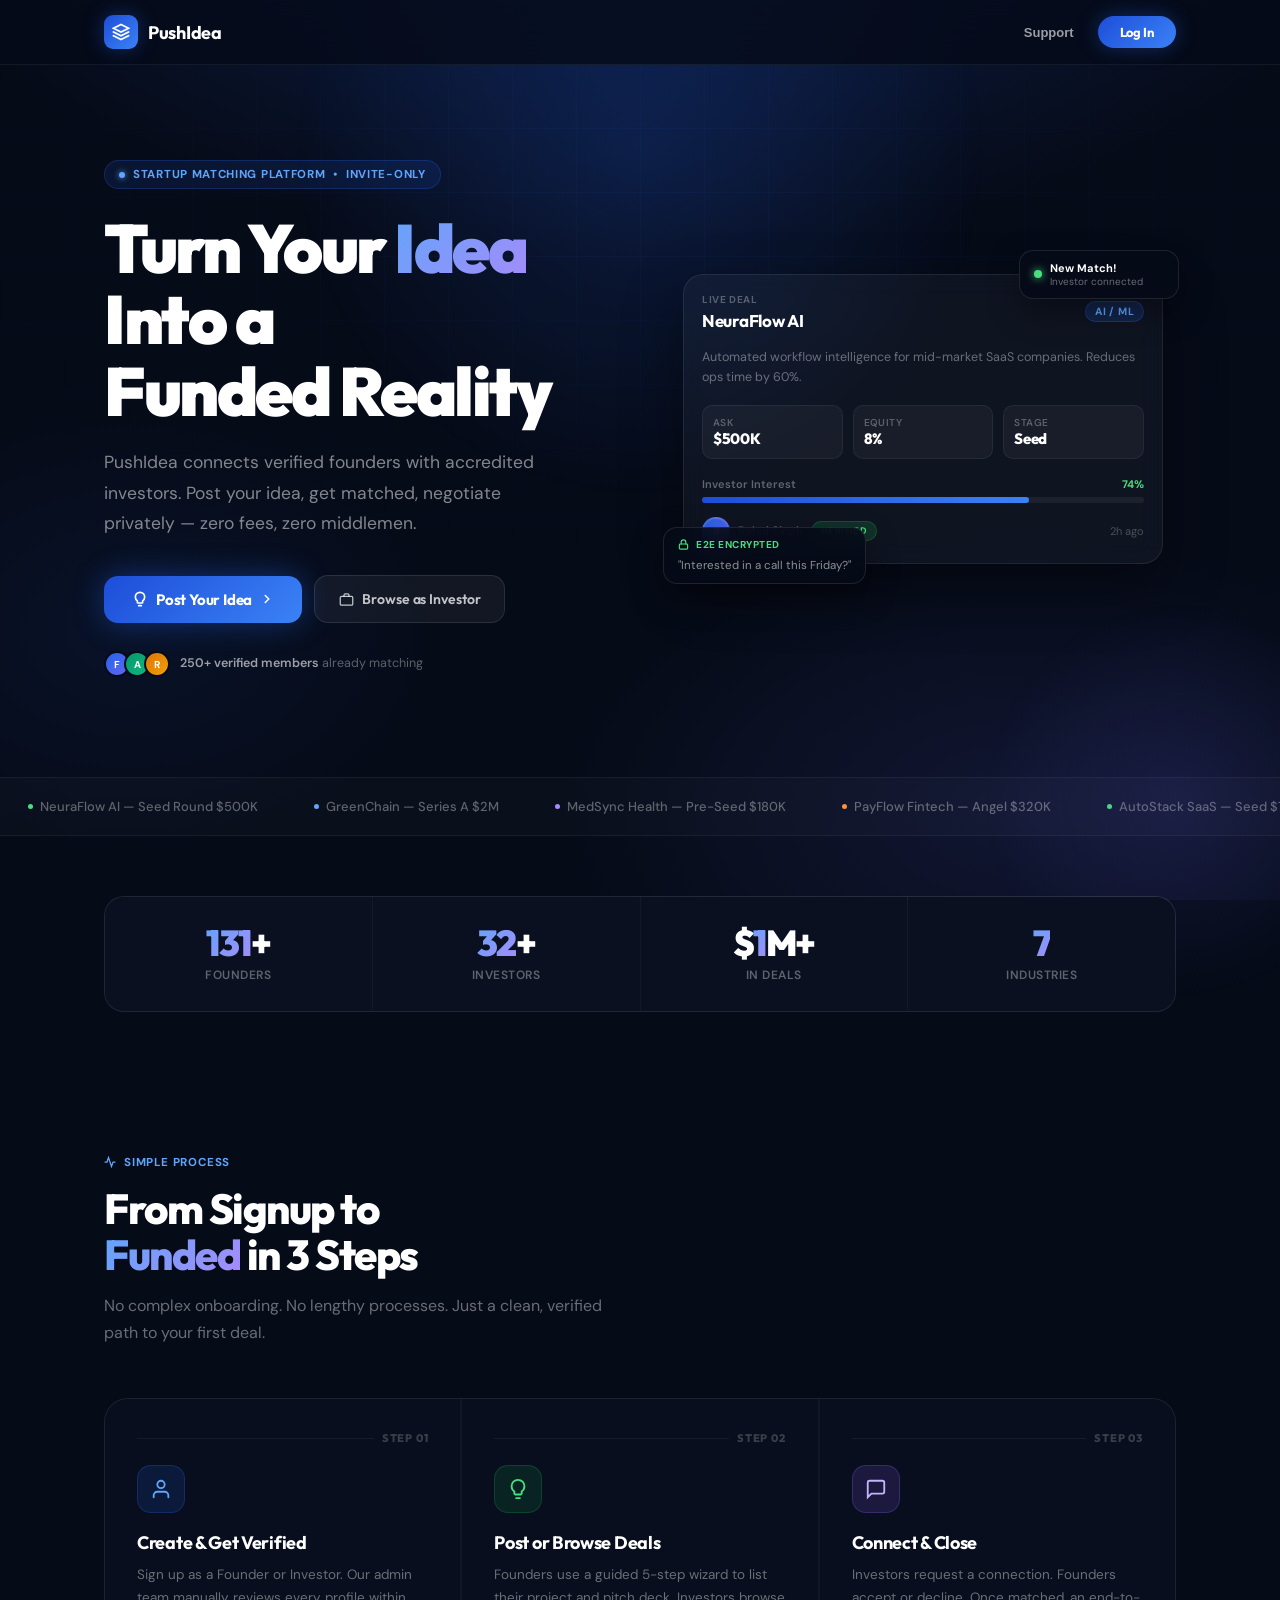
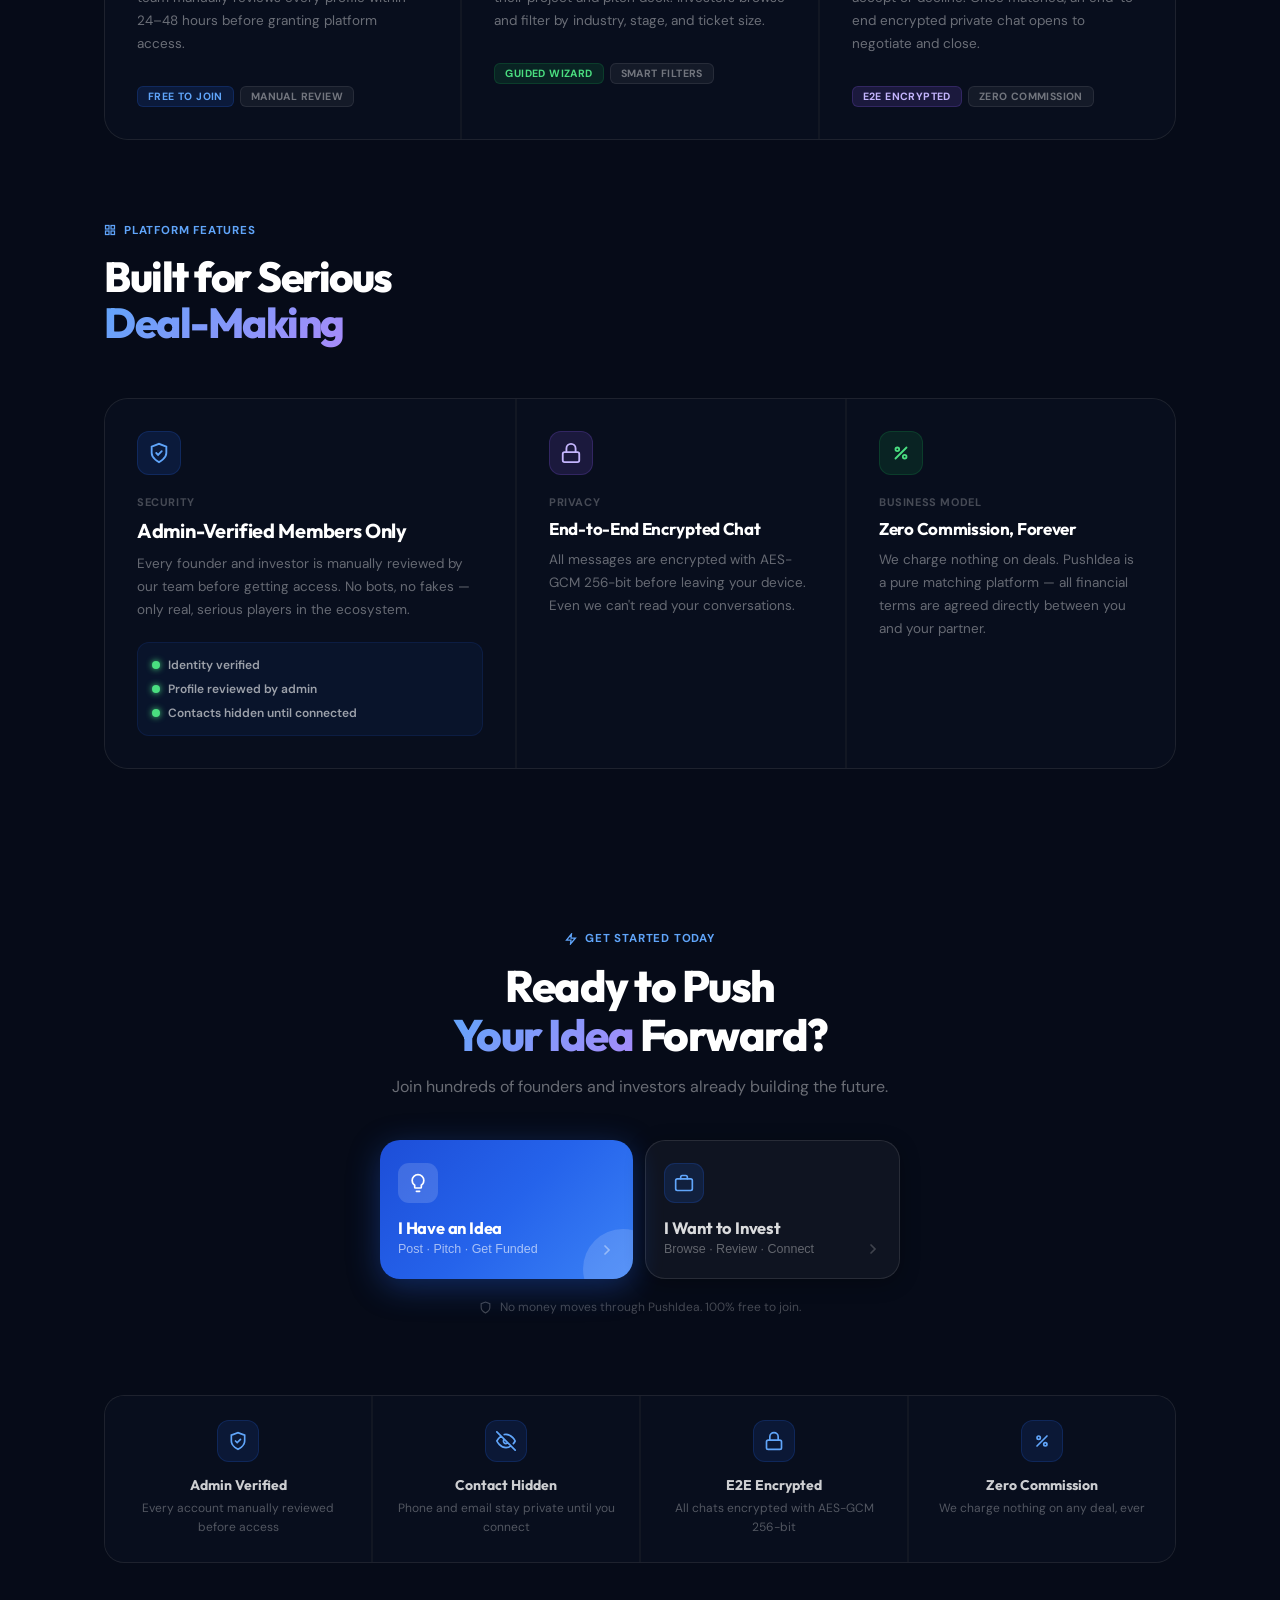
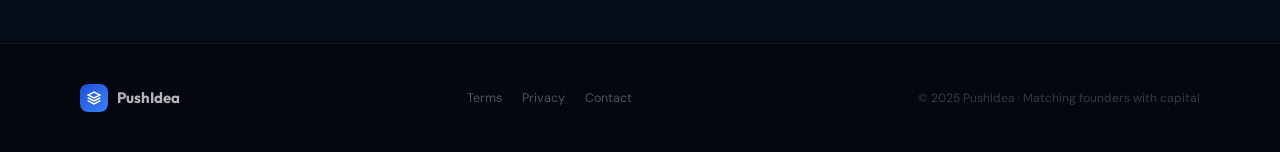
==== index.html @ 334b782b "Add files via upload" ====
<!DOCTYPE html>
<html lang="en">
<head>
<meta charset="UTF-8">
<meta name="viewport" content="width=device-width,initial-scale=1,maximum-scale=1,user-scalable=no">
<title>PushIdea — Where Founders Meet Investors</title>
<link rel="icon" href="data:image/svg+xml,<svg xmlns='http://www.w3.org/2000/svg' viewBox='0 0 32 32'><rect width='32' height='32' rx='8' fill='%232563eb'/><path d='M16 4L4 10l12 6 12-6-12-6zM4 20l12 6 12-6M4 15l12 6 12-6' stroke='white' stroke-width='2' fill='none' stroke-linecap='round'/></svg>">
<script src="https://cdn.tailwindcss.com"></script>
<link href="https://fonts.googleapis.com/css2?family=Outfit:wght@300;400;500;600;700;800;900&family=DM+Sans:opsz,wght@9..40,300;9..40,400;9..40,500;9..40,600&display=swap" rel="stylesheet">
<style>
*,*::before,*::after{box-sizing:border-box;margin:0;padding:0;}
:root{
  --blue:#2563eb;--blue-d:#1d4ed8;--blue-l:#3b82f6;
  --indigo:#6366f1;--ink:#0f172a;--ink2:#1e293b;
  --muted:#64748b;--border:#e2e8f0;--surface:#f8fafc;
  --green:#16a34a;--amber:#d97706;
}
html{scroll-behavior:smooth;}
body{font-family:'DM Sans',sans-serif;color:var(--ink);background:#060b18;overflow-x:hidden;}

/* ── BACKGROUND ──────────────────────────────────────────── */
.scene{position:fixed;inset:0;z-index:-1;background:radial-gradient(ellipse 100% 80% at 50% -20%,#0f2456 0%,#060b18 60%);}
.scene::before{content:'';position:absolute;inset:0;background:radial-gradient(ellipse 60% 50% at 80% 90%,rgba(99,102,241,.12) 0%,transparent 60%),radial-gradient(ellipse 40% 40% at 10% 70%,rgba(37,99,235,.08) 0%,transparent 60%);}
.grid-bg{position:absolute;inset:0;background-image:linear-gradient(rgba(37,99,235,.06) 1px,transparent 1px),linear-gradient(90deg,rgba(37,99,235,.06) 1px,transparent 1px);background-size:64px 64px;-webkit-mask-image:radial-gradient(ellipse 80% 60% at 50% 20%,#000 10%,transparent 70%);mask-image:radial-gradient(ellipse 80% 60% at 50% 20%,#000 10%,transparent 70%);}
.glow-1{position:fixed;width:700px;height:700px;border-radius:50%;background:radial-gradient(circle,rgba(37,99,235,.18) 0%,transparent 70%);top:-200px;left:50%;transform:translateX(-50%);pointer-events:none;animation:glow-pulse 8s ease-in-out infinite;}
.glow-2{position:fixed;width:400px;height:400px;border-radius:50%;background:radial-gradient(circle,rgba(99,102,241,.12) 0%,transparent 70%);bottom:-100px;right:-100px;pointer-events:none;animation:glow-pulse 10s ease-in-out infinite reverse;}
@keyframes glow-pulse{0%,100%{opacity:.7;transform:translateX(-50%) scale(1);}50%{opacity:1;transform:translateX(-50%) scale(1.08);}}
@keyframes glow-pulse2{0%,100%{opacity:.7;}50%{opacity:1;}}

/* ── LOADER ──────────────────────────────────────────────── */
#loadingOverlay{position:fixed;inset:0;z-index:999;background:#060b18;display:flex;flex-direction:column;align-items:center;justify-content:center;gap:14px;}
#loadingOverlay.hidden{display:none;}
.load-mark{width:52px;height:52px;background:linear-gradient(135deg,var(--blue-d),var(--blue-l));border-radius:14px;display:flex;align-items:center;justify-content:center;box-shadow:0 0 40px rgba(37,99,235,.4);animation:popIn .5s cubic-bezier(.16,1,.3,1);}
@keyframes popIn{from{transform:scale(.6);opacity:0}to{transform:scale(1);opacity:1}}
.load-spin{width:32px;height:32px;border:2.5px solid rgba(255,255,255,.1);border-top-color:var(--blue-l);border-radius:50%;animation:spin .7s linear infinite;}
@keyframes spin{to{transform:rotate(360deg)}}

/* ── NAV ─────────────────────────────────────────────────── */
nav{position:fixed;top:0;width:100%;z-index:100;background:rgba(6,11,24,.8);backdrop-filter:blur(20px);-webkit-backdrop-filter:blur(20px);border-bottom:1px solid rgba(255,255,255,.06);}
.nav-inner{max-width:1120px;margin:0 auto;padding:0 24px;height:64px;display:flex;align-items:center;justify-content:space-between;}
.logo{display:flex;align-items:center;gap:10px;text-decoration:none;}
.logo-mark{width:34px;height:34px;background:linear-gradient(135deg,var(--blue-d),var(--blue-l));border-radius:9px;display:flex;align-items:center;justify-content:center;box-shadow:0 0 20px rgba(37,99,235,.35);}
.logo-text{font-family:'Outfit',sans-serif;font-weight:700;font-size:18px;color:#fff;letter-spacing:-.3px;}
.btn-nav-ghost{padding:8px 16px;font-size:13px;font-weight:600;color:rgba(255,255,255,.6);background:transparent;border:none;cursor:pointer;border-radius:8px;transition:all .2s;}
.btn-nav-ghost:hover{color:#fff;background:rgba(255,255,255,.06);}
.btn-nav-primary{padding:8px 22px;font-size:13px;font-weight:700;color:#fff;background:linear-gradient(135deg,var(--blue-d),var(--blue-l));border:none;cursor:pointer;border-radius:50px;box-shadow:0 0 20px rgba(37,99,235,.35);transition:all .25s;font-family:'Outfit',sans-serif;letter-spacing:-.1px;}
.btn-nav-primary:hover{transform:translateY(-1px);box-shadow:0 0 30px rgba(37,99,235,.5);}

/* ── HERO ────────────────────────────────────────────────── */
.hero{padding:140px 24px 80px;max-width:1120px;margin:0 auto;display:grid;grid-template-columns:1fr;gap:60px;align-items:center;}
@media(min-width:900px){.hero{grid-template-columns:1fr 1fr;padding:160px 24px 100px;}}
.hero-left{display:flex;flex-direction:column;}
.pill{display:inline-flex;align-items:center;gap:8px;padding:6px 14px;background:rgba(37,99,235,.12);border:1px solid rgba(37,99,235,.25);border-radius:50px;font-size:11.5px;font-weight:700;text-transform:uppercase;letter-spacing:.7px;color:#60a5fa;margin-bottom:24px;width:fit-content;animation:fadeUp .6s .1s both;}
.pill-dot{width:6px;height:6px;background:#60a5fa;border-radius:50%;animation:pulse-dot 2s ease-in-out infinite;box-shadow:0 0 6px #60a5fa;}
@keyframes pulse-dot{0%,100%{opacity:1;box-shadow:0 0 6px #60a5fa}50%{opacity:.4;box-shadow:none}}
@keyframes fadeUp{from{opacity:0;transform:translateY(20px)}to{opacity:1;transform:translateY(0)}}
h1{font-family:'Outfit',sans-serif;font-size:clamp(38px,6vw,68px);font-weight:900;color:#fff;line-height:1.05;letter-spacing:-2.5px;margin-bottom:20px;animation:fadeUp .7s .2s both;}
.accent{background:linear-gradient(135deg,#60a5fa 0%,#a78bfa 100%);-webkit-background-clip:text;-webkit-text-fill-color:transparent;background-clip:text;}
.hero-sub{font-size:clamp(15px,2vw,17.5px);color:rgba(255,255,255,.5);line-height:1.75;max-width:440px;margin-bottom:36px;font-weight:400;animation:fadeUp .7s .3s both;}

/* ── HERO ACTIONS ────────────────────────────────────────── */
.hero-actions{display:flex;flex-direction:column;gap:12px;animation:fadeUp .7s .4s both;}
@media(min-width:480px){.hero-actions{flex-direction:row;align-items:center;}}
.btn-hero-primary{display:inline-flex;align-items:center;gap:8px;padding:14px 28px;background:linear-gradient(135deg,var(--blue-d),var(--blue-l));color:#fff;font-family:'Outfit',sans-serif;font-weight:700;font-size:15px;border:none;border-radius:14px;cursor:pointer;box-shadow:0 0 30px rgba(37,99,235,.4);transition:all .25s cubic-bezier(.16,1,.3,1);letter-spacing:-.2px;text-decoration:none;}
.btn-hero-primary:hover{transform:translateY(-2px);box-shadow:0 0 50px rgba(37,99,235,.55);}
.btn-hero-secondary{display:inline-flex;align-items:center;gap:8px;padding:14px 24px;background:rgba(255,255,255,.05);color:rgba(255,255,255,.75);font-family:'Outfit',sans-serif;font-weight:600;font-size:14px;border:1px solid rgba(255,255,255,.1);border-radius:14px;cursor:pointer;transition:all .25s;letter-spacing:-.1px;}
.btn-hero-secondary:hover{background:rgba(255,255,255,.08);border-color:rgba(255,255,255,.18);color:#fff;}

/* ── HERO VISUAL ─────────────────────────────────────────── */
.hero-right{position:relative;display:flex;justify-content:center;animation:fadeUp .8s .3s both;}
@media(max-width:899px){.hero-right{display:none;}}
.hero-visual{position:relative;width:100%;max-width:480px;}
.hv-card{background:rgba(255,255,255,.04);border:1px solid rgba(255,255,255,.08);border-radius:20px;backdrop-filter:blur(12px);-webkit-backdrop-filter:blur(12px);padding:18px;box-shadow:0 24px 60px rgba(0,0,0,.4);}
.hv-main{animation:float 6s ease-in-out infinite;}
@keyframes float{0%,100%{transform:translateY(0)}50%{transform:translateY(-10px)}}
.hv-chip{display:inline-flex;align-items:center;gap:5px;padding:3px 9px;border-radius:50px;font-size:10.5px;font-weight:700;text-transform:uppercase;letter-spacing:.4px;}
.hv-chip-blue{background:rgba(37,99,235,.2);color:#60a5fa;border:1px solid rgba(37,99,235,.3);}
.hv-chip-green{background:rgba(22,163,74,.2);color:#4ade80;border:1px solid rgba(22,163,74,.3);}
.hv-chip-purple{background:rgba(139,92,246,.2);color:#c4b5fd;border:1px solid rgba(139,92,246,.3);}
.hv-bar{height:6px;border-radius:3px;background:rgba(255,255,255,.06);}
.hv-fill{height:100%;border-radius:3px;background:linear-gradient(90deg,var(--blue-d),var(--blue-l));}
.hv-avatar{width:28px;height:28px;border-radius:50%;border:2px solid rgba(255,255,255,.1);}
.hv-floating{position:absolute;background:rgba(6,11,24,.9);border:1px solid rgba(255,255,255,.1);border-radius:14px;backdrop-filter:blur(12px);padding:10px 14px;box-shadow:0 12px 32px rgba(0,0,0,.4);}
.hv-f1{top:-24px;right:-16px;animation:float 5s 1s ease-in-out infinite;}
.hv-f2{bottom:-20px;left:-20px;animation:float 7s 2s ease-in-out infinite;}

/* ── SOCIAL PROOF TICKER ─────────────────────────────────── */
.ticker-wrap{overflow:hidden;padding:20px 0;border-top:1px solid rgba(255,255,255,.05);border-bottom:1px solid rgba(255,255,255,.05);background:rgba(255,255,255,.02);margin-bottom:0;}
.ticker-track{display:flex;width:max-content;animation:ticker 30s linear infinite;}
.ticker-track:hover{animation-play-state:paused;}
@keyframes ticker{from{transform:translateX(0)}to{transform:translateX(-50%)}}
.ticker-item{display:flex;align-items:center;gap:7px;padding:0 28px;white-space:nowrap;font-size:13px;color:rgba(255,255,255,.35);font-weight:500;}
.ticker-dot{width:5px;height:5px;border-radius:50%;flex-shrink:0;}

/* ── STATS BAR ───────────────────────────────────────────── */
.stats-section{max-width:1120px;margin:0 auto;padding:60px 24px;}
.stats-grid{display:grid;grid-template-columns:repeat(2,1fr);gap:1px;background:rgba(255,255,255,.06);border-radius:20px;overflow:hidden;border:1px solid rgba(255,255,255,.06);}
@media(min-width:700px){.stats-grid{grid-template-columns:repeat(4,1fr);}}
.stat-cell{padding:28px 24px;background:#0a1020;text-align:center;transition:background .2s;}
.stat-cell:hover{background:#0d1428;}
.stat-num{font-family:'Outfit',sans-serif;font-size:36px;font-weight:900;color:#fff;letter-spacing:-1.5px;display:block;line-height:1;}
.stat-num span{background:linear-gradient(135deg,#60a5fa,#a78bfa);-webkit-background-clip:text;-webkit-text-fill-color:transparent;background-clip:text;}
.stat-label{font-size:12px;font-weight:600;color:rgba(255,255,255,.35);text-transform:uppercase;letter-spacing:.5px;margin-top:6px;display:block;}

/* ── HOW IT WORKS ────────────────────────────────────────── */
.section{max-width:1120px;margin:0 auto;padding:80px 24px;}
.section-label{display:inline-flex;align-items:center;gap:8px;font-size:11.5px;font-weight:700;text-transform:uppercase;letter-spacing:.8px;color:#60a5fa;margin-bottom:16px;}
.section-title{font-family:'Outfit',sans-serif;font-size:clamp(28px,4vw,42px);font-weight:800;color:#fff;letter-spacing:-1.5px;line-height:1.1;margin-bottom:14px;}
.section-sub{font-size:16px;color:rgba(255,255,255,.4);line-height:1.7;max-width:520px;}
.hiw-grid{display:grid;grid-template-columns:1fr;gap:2px;margin-top:52px;background:rgba(255,255,255,.05);border-radius:24px;overflow:hidden;border:1px solid rgba(255,255,255,.05);}
@media(min-width:700px){.hiw-grid{grid-template-columns:repeat(3,1fr);}}
.hiw-card{background:#080e1d;padding:32px;transition:background .25s;}
.hiw-card:hover{background:#0c1526;}
.hiw-step-num{font-family:'Outfit',sans-serif;font-size:11px;font-weight:800;text-transform:uppercase;letter-spacing:.8px;color:rgba(255,255,255,.2);margin-bottom:20px;display:flex;align-items:center;gap:8px;}
.hiw-step-num::before{content:'';flex:1;height:1px;background:rgba(255,255,255,.06);}
.hiw-icon-box{width:48px;height:48px;border-radius:14px;display:flex;align-items:center;justify-content:center;margin-bottom:18px;}
.hiw-icon-1{background:rgba(37,99,235,.15);border:1px solid rgba(37,99,235,.25);}
.hiw-icon-2{background:rgba(22,163,74,.15);border:1px solid rgba(22,163,74,.25);}
.hiw-icon-3{background:rgba(139,92,246,.15);border:1px solid rgba(139,92,246,.25);}
.hiw-card-title{font-family:'Outfit',sans-serif;font-size:18px;font-weight:700;color:#fff;margin-bottom:10px;letter-spacing:-.3px;}
.hiw-card-desc{font-size:13.5px;color:rgba(255,255,255,.4);line-height:1.7;}
.hiw-chip{display:inline-block;margin-top:14px;padding:3px 10px;border-radius:6px;font-size:10.5px;font-weight:700;text-transform:uppercase;letter-spacing:.4px;}

/* ── FEATURE BENTO ───────────────────────────────────────── */
.bento{display:grid;grid-template-columns:1fr;gap:2px;margin-top:52px;background:rgba(255,255,255,.05);border-radius:24px;overflow:hidden;border:1px solid rgba(255,255,255,.05);}
@media(min-width:700px){.bento{grid-template-columns:1fr 1fr;}}
@media(min-width:1000px){.bento{grid-template-columns:5fr 4fr 4fr;}}
.bento-card{background:#080e1d;padding:32px;transition:all .3s cubic-bezier(.16,1,.3,1);cursor:default;position:relative;overflow:hidden;}
.bento-card::before{content:'';position:absolute;inset:0;background:radial-gradient(circle at 80% 20%,rgba(37,99,235,.06) 0%,transparent 60%);opacity:0;transition:opacity .3s;}
.bento-card:hover{background:#0c1526;}
.bento-card:hover::before{opacity:1;}
.bento-lg{grid-column:1;}
@media(min-width:700px){.bento-lg{grid-column:span 2;}}
@media(min-width:1000px){.bento-lg{grid-column:1;grid-row:1;}}
.bento-icon{width:44px;height:44px;border-radius:12px;display:flex;align-items:center;justify-content:center;margin-bottom:20px;}
.bento-label{font-size:11px;font-weight:700;text-transform:uppercase;letter-spacing:.6px;color:rgba(255,255,255,.25);margin-bottom:10px;}
.bento-title{font-family:'Outfit',sans-serif;font-size:20px;font-weight:700;color:#fff;margin-bottom:10px;letter-spacing:-.3px;line-height:1.2;}
.bento-desc{font-size:13.5px;color:rgba(255,255,255,.38);line-height:1.7;}
.bento-sm .bento-title{font-size:17px;}

/* ── CTA SECTION ─────────────────────────────────────────── */
.cta-section{padding:80px 24px;text-align:center;}
.cta-inner{max-width:700px;margin:0 auto;}
.cta-cards{display:flex;flex-direction:column;gap:12px;max-width:520px;margin:40px auto 0;}
@media(min-width:480px){.cta-cards{flex-direction:row;}}
.cta-card{flex:1;padding:22px 18px;border-radius:20px;cursor:pointer;text-align:left;border:none;position:relative;overflow:hidden;transition:all .3s cubic-bezier(.16,1,.3,1);}
.cta-card::after{content:'';position:absolute;bottom:-30px;right:-30px;width:80px;height:80px;border-radius:50%;opacity:.15;transition:transform .3s;}
.cta-card:hover{transform:translateY(-4px);}
.cta-card:hover::after{transform:scale(2);}
.cta-founder{background:linear-gradient(135deg,#1d4ed8,#2563eb,#3b82f6);box-shadow:0 8px 32px rgba(37,99,235,.35);}
.cta-founder::after{background:#fff;}
.cta-founder:hover{box-shadow:0 16px 48px rgba(37,99,235,.5);}
.cta-investor{background:rgba(255,255,255,.04);border:1px solid rgba(255,255,255,.1)!important;box-shadow:0 4px 20px rgba(0,0,0,.3);}
.cta-investor:hover{border-color:rgba(255,255,255,.2)!important;background:rgba(255,255,255,.07);box-shadow:0 12px 36px rgba(0,0,0,.4);}
.cta-icon-wrap{width:40px;height:40px;border-radius:11px;display:flex;align-items:center;justify-content:center;margin-bottom:14px;}
.cta-founder .cta-icon-wrap{background:rgba(255,255,255,.15);}
.cta-investor .cta-icon-wrap{background:rgba(37,99,235,.15);border:1px solid rgba(37,99,235,.2);}
.cta-title{font-family:'Outfit',sans-serif;font-size:16.5px;font-weight:700;margin-bottom:4px;letter-spacing:-.2px;}
.cta-founder .cta-title{color:#fff;}
.cta-investor .cta-title{color:rgba(255,255,255,.85);}
.cta-desc{font-size:12.5px;font-weight:500;}
.cta-founder .cta-desc{color:rgba(255,255,255,.6);}
.cta-investor .cta-desc{color:rgba(255,255,255,.35);}
.cta-arrow{position:absolute;bottom:18px;right:18px;opacity:.4;transition:all .25s;}
.cta-card:hover .cta-arrow{opacity:.8;transform:translate(2px,-2px);}

/* ── TRUST BAR ───────────────────────────────────────────── */
.trust-bar{max-width:1120px;margin:0 auto;padding:0 24px 80px;}
.trust-grid{display:grid;grid-template-columns:repeat(2,1fr);gap:2px;background:rgba(255,255,255,.05);border-radius:20px;overflow:hidden;border:1px solid rgba(255,255,255,.05);}
@media(min-width:700px){.trust-grid{grid-template-columns:repeat(4,1fr);}}
.trust-cell{background:#080e1d;padding:24px 20px;text-align:center;transition:background .2s;}
.trust-cell:hover{background:#0c1526;}
.trust-icon-box{width:42px;height:42px;border-radius:12px;display:flex;align-items:center;justify-content:center;margin:0 auto 14px;background:rgba(37,99,235,.12);border:1px solid rgba(37,99,235,.2);}
.trust-name{font-family:'Outfit',sans-serif;font-size:14px;font-weight:700;color:rgba(255,255,255,.8);margin-bottom:5px;}
.trust-desc{font-size:12px;color:rgba(255,255,255,.3);line-height:1.6;}

/* ── FOOTER ──────────────────────────────────────────────── */
footer{border-top:1px solid rgba(255,255,255,.06);padding:40px 24px;background:rgba(0,0,0,.3);}
.footer-inner{max-width:1120px;margin:0 auto;display:flex;flex-direction:column;align-items:center;gap:16px;}
@media(min-width:700px){.footer-inner{flex-direction:row;justify-content:space-between;}}
.footer-logo{display:flex;align-items:center;gap:9px;}
.footer-mark{width:28px;height:28px;background:linear-gradient(135deg,var(--blue-d),var(--blue-l));border-radius:8px;display:flex;align-items:center;justify-content:center;}
.footer-name{font-family:'Outfit',sans-serif;font-weight:700;font-size:15px;color:rgba(255,255,255,.7);}
.footer-links{display:flex;gap:20px;}
.footer-links a{font-size:12.5px;color:rgba(255,255,255,.3);text-decoration:none;transition:color .2s;}
.footer-links a:hover{color:rgba(255,255,255,.7);}
.footer-copy{font-size:12px;color:rgba(255,255,255,.2);}

/* ── SCROLL REVEAL ───────────────────────────────────────── */
.reveal{opacity:0;transform:translateY(24px);transition:opacity .6s cubic-bezier(.16,1,.3,1),transform .6s cubic-bezier(.16,1,.3,1);}
.reveal.visible{opacity:1;transform:translateY(0);}
.reveal-delay-1{transition-delay:.1s;}
.reveal-delay-2{transition-delay:.18s;}
.reveal-delay-3{transition-delay:.26s;}
.reveal-delay-4{transition-delay:.34s;}

/* ── MODALS (preserving existing styles exactly) ─────────── */
.hidden{display:none!important;}
.modal-back{position:fixed;inset:0;z-index:100;display:flex;align-items:center;justify-content:center;background:rgba(6,11,24,.75);backdrop-filter:blur(10px);-webkit-backdrop-filter:blur(10px);padding:16px;animation:bdin .2s ease-out;}
@keyframes bdin{from{opacity:0}to{opacity:1}}
.modal-box{width:95%;max-width:420px;max-height:88vh;background:#fff;border:1px solid rgba(226,232,240,.8);border-radius:22px;display:flex;flex-direction:column;position:relative;overflow:hidden;box-shadow:0 32px 80px -16px rgba(0,0,0,.5);animation:mdin .35s cubic-bezier(.16,1,.3,1);}
@keyframes mdin{from{opacity:0;transform:translateY(22px) scale(.96)}to{opacity:1;transform:translateY(0) scale(1)}}
.input-field{width:100%;padding:11px 14px;border-radius:11px;border:1.5px solid #e2e8f0;outline:none;transition:all .2s;background:#f8fafc;font-size:14px;font-family:'DM Sans',sans-serif;color:#0f172a;}
.input-field:focus{border-color:#2563eb;background:#fff;box-shadow:0 0 0 4px rgba(37,99,235,.08);}
.input-field::placeholder{color:#94a3b8;}
.field-label{display:block;font-size:10.5px;font-weight:700;text-transform:uppercase;letter-spacing:.55px;color:#94a3b8;margin-bottom:5px;margin-left:1px;}
#actionBtn{width:100%;background:linear-gradient(135deg,#1d4ed8,#2563eb);color:#fff;font-family:'Outfit',sans-serif;font-weight:700;font-size:14.5px;padding:12px;border-radius:11px;border:none;cursor:pointer;transition:all .2s;box-shadow:0 4px 12px rgba(37,99,235,.22);margin-top:8px;}
#actionBtn:hover{transform:translateY(-1px);box-shadow:0 8px 20px rgba(37,99,235,.32);}
.google-btn{width:100%;background:#fff;border:1.5px solid #e2e8f0;color:#334155;font-family:'DM Sans',sans-serif;font-weight:600;font-size:13.5px;padding:11px;border-radius:11px;cursor:pointer;display:flex;align-items:center;justify-content:center;gap:9px;transition:all .2s;}
.google-btn:hover{background:#f8fafc;border-color:#cbd5e1;}
.div-or{display:flex;align-items:center;gap:10px;margin:13px 0;}
.div-or::before,.div-or::after{content:'';flex:1;height:1px;background:#f1f5f9;}
.div-or span{font-size:10.5px;font-weight:700;text-transform:uppercase;letter-spacing:.4px;color:#cbd5e1;}
.close-btn{position:absolute;top:14px;right:14px;width:30px;height:30px;display:flex;align-items:center;justify-content:center;background:#f1f5f9;border-radius:50%;color:#64748b;font-size:17px;font-weight:700;border:none;cursor:pointer;transition:all .2s;line-height:1;z-index:10;}
.close-btn:hover{background:#e2e8f0;color:#0f172a;}
.modal-scroll::-webkit-scrollbar{width:3px;}
.modal-scroll::-webkit-scrollbar-thumb{background:#e2e8f0;border-radius:10px;}
.complete-btn{width:100%;background:linear-gradient(135deg,#2563eb,#3b82f6);color:#fff;font-family:'Outfit',sans-serif;font-weight:700;font-size:14.5px;padding:13px;border-radius:11px;border:none;cursor:pointer;box-shadow:0 4px 14px rgba(37,99,235,.28);transition:all .2s;margin-top:14px;}
.complete-btn:hover{transform:translateY(-1px);box-shadow:0 8px 20px rgba(37,99,235,.34);}
.hiw-trigger,.hiw-trigger.open{display:none;} /* old toggle hidden - new always-visible section replaces it */
#hiwPanel{display:none;}

/* ── TOAST ─────────────────────────────── */
#toastContainer{position:fixed;top:80px;right:20px;z-index:9999;display:flex;flex-direction:column;gap:8px;pointer-events:none;}
.toast{pointer-events:auto;display:flex;align-items:center;gap:9px;padding:11px 16px;border-radius:13px;font-family:'DM Sans',sans-serif;font-size:13.5px;font-weight:600;color:#fff;box-shadow:0 8px 32px rgba(0,0,0,.2);max-width:320px;animation:toastIn .3s cubic-bezier(.16,1,.3,1);}
@keyframes toastIn{from{opacity:0;transform:translateY(-10px)}to{opacity:1;transform:translateY(0)}}
@keyframes toastOut{from{opacity:1}to{opacity:0;transform:translateY(-8px)}}
.toast-s{background:linear-gradient(135deg,#059669,#10b981);}
.toast-e{background:linear-gradient(135deg,#dc2626,#ef4444);}
.toast-i{background:linear-gradient(135deg,#2563eb,#3b82f6);}
.toast-w{background:linear-gradient(135deg,#d97706,#f59e0b);}

/* ── INDEX RESPONSIVE ────────────────────────────────────────────────────── */
@media(max-width:640px){
  /* CTA cards stack better */
  .cta-card{padding:18px 14px!important;}
  /* Modal full on small screens */
  .modal-box{border-radius:16px!important;}
  /* Stats grid 2x2 */
  .stats-grid{grid-template-columns:1fr 1fr!important;}
  /* Section padding reduce */
  .section{padding:48px 16px!important;}
  /* HIW cards single col */
  .hiw-grid,.bento{gap:1px!important;}
  /* Hero padding */
  .hero{padding:100px 16px 60px!important;}
  /* Input font 16px iOS no-zoom */
  .input-field{font-size:16px!important;}
  select.input-field{font-size:16px!important;}
  /* Nav */
  .nav-inner{padding:0 14px!important;}
}
@media(max-width:400px){
  h1{font-size:32px!important;letter-spacing:-1.5px!important;}
}
</style>
</head>
<body class="antialiased">

<!-- SCENE -->
<div class="scene"><div class="grid-bg"></div></div>
<div class="glow-1"></div>
<div class="glow-2" style="animation:glow-pulse2 10s ease-in-out infinite reverse;"></div>

<!-- LOADING -->
<div id="loadingOverlay" class="hidden">
  <div class="load-mark">
    <svg width="24" height="24" viewBox="0 0 24 24" fill="none" stroke="#fff" stroke-width="2.5" stroke-linecap="round"><path d="M12 2L2 7l10 5 10-5-10-5zM2 17l10 5 10-5M2 12l10 5 10-5"/></svg>
  </div>
  <div class="load-spin"></div>
  <p style="font-family:'Outfit',sans-serif;font-size:15px;font-weight:700;color:#fff;">PushIdea</p>
  <p id="loadingText" style="font-size:12.5px;color:rgba(255,255,255,.4);margin-top:3px;">Verifying credentials…</p>
</div>

<!-- NAV -->
<nav>
  <div class="nav-inner">
    <div class="logo">
      <div class="logo-mark">
        <svg width="18" height="18" viewBox="0 0 24 24" fill="none" stroke="#fff" stroke-width="2.5" stroke-linecap="round"><path d="M12 2L2 7l10 5 10-5-10-5zM2 17l10 5 10-5M2 12l10 5 10-5"/></svg>
      </div>
      <span class="logo-text">PushIdea</span>
    </div>
    <div style="display:flex;align-items:center;gap:8px;">
      <button onclick="document.getElementById('contactModal').classList.remove('hidden')" class="btn-nav-ghost" id="supportBtn">Support</button>
      <button id="navAuthBtn" onclick="openMenu('LOGIN')" class="btn-nav-primary">Log In</button>
    </div>
  </div>
</nav>

<!-- HERO -->
<main>
<section style="max-width:1120px;margin:0 auto;padding:0;">
<div class="hero">
  <!-- LEFT -->
  <div class="hero-left">
    <div class="pill"><span class="pill-dot"></span>Startup Matching Platform &nbsp;&bull;&nbsp; Invite-Only</div>
    <h1>Turn Your <span class="accent">Idea</span> Into a<br>Funded Reality</h1>
    <p class="hero-sub">PushIdea connects verified founders with accredited investors. Post your idea, get matched, negotiate privately — zero fees, zero middlemen.</p>
    <div class="hero-actions">
      <button onclick="openMenu('INVENTOR')" class="btn-hero-primary">
        <svg width="16" height="16" viewBox="0 0 24 24" fill="none" stroke="currentColor" stroke-width="2.5" stroke-linecap="round"><path d="M9 18h6M10 22h4M12 2a7 7 0 017 7c0 2.38-1.19 4.47-3 5.74V17a1 1 0 01-1 1H9a1 1 0 01-1-1v-2.26C6.19 13.47 5 11.38 5 9a7 7 0 017-7z"/></svg>
        Post Your Idea
        <svg width="14" height="14" viewBox="0 0 24 24" fill="none" stroke="currentColor" stroke-width="2.5" stroke-linecap="round"><polyline points="9 18 15 12 9 6"/></svg>
      </button>
      <button onclick="openMenu('INVESTOR')" class="btn-hero-secondary">
        <svg width="15" height="15" viewBox="0 0 24 24" fill="none" stroke="currentColor" stroke-width="2" stroke-linecap="round"><rect x="2" y="7" width="20" height="14" rx="2"/><path d="M16 7V5a2 2 0 00-2-2h-4a2 2 0 00-2 2v2"/></svg>
        Browse as Investor
      </button>
    </div>
    <!-- Trust line -->
    <div style="display:flex;align-items:center;gap:10px;margin-top:28px;animation:fadeUp .7s .5s both;">
      <div style="display:flex;">
        <div style="width:26px;height:26px;border-radius:50%;background:linear-gradient(135deg,#2563eb,#6366f1);border:2px solid #060b18;display:flex;align-items:center;justify-content:center;font-size:10px;font-weight:700;color:#fff;margin-right:-6px;">F</div>
        <div style="width:26px;height:26px;border-radius:50%;background:linear-gradient(135deg,#059669,#10b981);border:2px solid #060b18;display:flex;align-items:center;justify-content:center;font-size:10px;font-weight:700;color:#fff;margin-right:-6px;">A</div>
        <div style="width:26px;height:26px;border-radius:50%;background:linear-gradient(135deg,#d97706,#f59e0b);border:2px solid #060b18;display:flex;align-items:center;justify-content:center;font-size:10px;font-weight:700;color:#fff;">R</div>
      </div>
      <p style="font-size:12.5px;color:rgba(255,255,255,.35);line-height:1.4;"><span style="color:rgba(255,255,255,.6);font-weight:600;">250+ verified members</span> already matching</p>
    </div>
  </div>

  <!-- RIGHT: Product Visual -->
  <div class="hero-right">
    <div class="hero-visual">
      <!-- Main card: deal card -->
      <div class="hv-main hv-card">
        <div style="display:flex;justify-content:space-between;align-items:center;margin-bottom:16px;">
          <div>
            <p style="font-size:10px;font-weight:700;text-transform:uppercase;letter-spacing:.6px;color:rgba(255,255,255,.3);margin-bottom:4px;">Live Deal</p>
            <p style="font-family:'Outfit',sans-serif;font-size:17px;font-weight:700;color:#fff;letter-spacing:-.3px;">NeuraFlow AI</p>
          </div>
          <span class="hv-chip hv-chip-blue">AI / ML</span>
        </div>
        <p style="font-size:12.5px;color:rgba(255,255,255,.38);line-height:1.6;margin-bottom:18px;">Automated workflow intelligence for mid-market SaaS companies. Reduces ops time by 60%.</p>
        <div style="display:grid;grid-template-columns:1fr 1fr 1fr;gap:10px;margin-bottom:18px;">
          <div style="background:rgba(255,255,255,.04);border-radius:10px;padding:10px;border:1px solid rgba(255,255,255,.06);">
            <p style="font-size:10px;color:rgba(255,255,255,.3);font-weight:600;text-transform:uppercase;letter-spacing:.4px;">Ask</p>
            <p style="font-family:'Outfit',sans-serif;font-size:15px;font-weight:800;color:#fff;letter-spacing:-.3px;">$500K</p>
          </div>
          <div style="background:rgba(255,255,255,.04);border-radius:10px;padding:10px;border:1px solid rgba(255,255,255,.06);">
            <p style="font-size:10px;color:rgba(255,255,255,.3);font-weight:600;text-transform:uppercase;letter-spacing:.4px;">Equity</p>
            <p style="font-family:'Outfit',sans-serif;font-size:15px;font-weight:800;color:#fff;letter-spacing:-.3px;">8%</p>
          </div>
          <div style="background:rgba(255,255,255,.04);border-radius:10px;padding:10px;border:1px solid rgba(255,255,255,.06);">
            <p style="font-size:10px;color:rgba(255,255,255,.3);font-weight:600;text-transform:uppercase;letter-spacing:.4px;">Stage</p>
            <p style="font-family:'Outfit',sans-serif;font-size:15px;font-weight:800;color:#fff;letter-spacing:-.3px;">Seed</p>
          </div>
        </div>
        <div style="margin-bottom:14px;">
          <div style="display:flex;justify-content:space-between;align-items:center;margin-bottom:6px;">
            <span style="font-size:11px;color:rgba(255,255,255,.35);font-weight:600;">Investor Interest</span>
            <span style="font-size:11px;color:#4ade80;font-weight:700;">74%</span>
          </div>
          <div class="hv-bar"><div class="hv-fill" style="width:74%;"></div></div>
        </div>
        <div style="display:flex;align-items:center;justify-content:space-between;">
          <div style="display:flex;align-items:center;gap:8px;">
            <div class="hv-avatar" style="background:linear-gradient(135deg,#2563eb,#6366f1);display:flex;align-items:center;justify-content:center;font-size:11px;font-weight:700;color:#fff;">R</div>
            <span style="font-size:12px;color:rgba(255,255,255,.45);font-weight:500;">Rahul Singh</span>
            <span class="hv-chip hv-chip-green" style="font-size:9.5px;">Verified</span>
          </div>
          <span style="font-size:11px;color:rgba(255,255,255,.25);">2h ago</span>
        </div>
      </div>

      <!-- Floating: match notification -->
      <div class="hv-floating hv-f1" style="min-width:160px;">
        <div style="display:flex;align-items:center;gap:8px;">
          <div style="width:8px;height:8px;border-radius:50%;background:#4ade80;box-shadow:0 0 8px #4ade80;flex-shrink:0;animation:pulse-dot 2s infinite;"></div>
          <div>
            <p style="font-size:11px;font-weight:700;color:#fff;">New Match!</p>
            <p style="font-size:10px;color:rgba(255,255,255,.4);">Investor connected</p>
          </div>
        </div>
      </div>

      <!-- Floating: encrypted chat -->
      <div class="hv-floating hv-f2" style="min-width:180px;">
        <div style="display:flex;align-items:center;gap:7px;margin-bottom:7px;">
          <svg width="11" height="11" viewBox="0 0 24 24" fill="none" stroke="#4ade80" stroke-width="2.5" stroke-linecap="round"><rect x="3" y="11" width="18" height="11" rx="2"/><path d="M7 11V7a5 5 0 0110 0v4"/></svg>
          <span style="font-size:10px;font-weight:700;color:#4ade80;text-transform:uppercase;letter-spacing:.5px;">E2E Encrypted</span>
        </div>
        <p style="font-size:11.5px;color:rgba(255,255,255,.55);">"Interested in a call this Friday?"</p>
      </div>
    </div>
  </div>
</div>
</section>

<!-- TICKER -->
<div class="ticker-wrap">
  <div class="ticker-track">
    <span class="ticker-item"><span class="ticker-dot" style="background:#4ade80;"></span>NeuraFlow AI — Seed Round $500K</span>
    <span class="ticker-item"><span class="ticker-dot" style="background:#60a5fa;"></span>GreenChain — Series A $2M</span>
    <span class="ticker-item"><span class="ticker-dot" style="background:#a78bfa;"></span>MedSync Health — Pre-Seed $180K</span>
    <span class="ticker-item"><span class="ticker-dot" style="background:#fb923c;"></span>PayFlow Fintech — Angel $320K</span>
    <span class="ticker-item"><span class="ticker-dot" style="background:#4ade80;"></span>AutoStack SaaS — Seed $750K</span>
    <span class="ticker-item"><span class="ticker-dot" style="background:#60a5fa;"></span>SolarMesh Energy — Bridge $1.1M</span>
    <span class="ticker-item"><span class="ticker-dot" style="background:#f472b6;"></span>LearnAI EdTech — Pre-Seed $250K</span>
    <!-- Duplicate for seamless loop -->
    <span class="ticker-item"><span class="ticker-dot" style="background:#4ade80;"></span>NeuraFlow AI — Seed Round $500K</span>
    <span class="ticker-item"><span class="ticker-dot" style="background:#60a5fa;"></span>GreenChain — Series A $2M</span>
    <span class="ticker-item"><span class="ticker-dot" style="background:#a78bfa;"></span>MedSync Health — Pre-Seed $180K</span>
    <span class="ticker-item"><span class="ticker-dot" style="background:#fb923c;"></span>PayFlow Fintech — Angel $320K</span>
    <span class="ticker-item"><span class="ticker-dot" style="background:#4ade80;"></span>AutoStack SaaS — Seed $750K</span>
    <span class="ticker-item"><span class="ticker-dot" style="background:#60a5fa;"></span>SolarMesh Energy — Bridge $1.1M</span>
    <span class="ticker-item"><span class="ticker-dot" style="background:#f472b6;"></span>LearnAI EdTech — Pre-Seed $250K</span>
  </div>
</div>

<!-- STATS -->
<div class="stats-section reveal">
  <div class="stats-grid">
    <div class="stat-cell">
      <span class="stat-num"><span id="c1">0</span>+</span>
      <span class="stat-label">Founders</span>
    </div>
    <div class="stat-cell">
      <span class="stat-num"><span id="c2">0</span>+</span>
      <span class="stat-label">Investors</span>
    </div>
    <div class="stat-cell">
      <span class="stat-num">$<span id="c3">0</span>M+</span>
      <span class="stat-label">In Deals</span>
    </div>
    <div class="stat-cell">
      <span class="stat-num"><span id="c4">0</span></span>
      <span class="stat-label">Industries</span>
    </div>
  </div>
</div>

<!-- HOW IT WORKS -->
<section class="section">
  <div class="reveal">
    <p class="section-label"><svg width="12" height="12" viewBox="0 0 24 24" fill="none" stroke="currentColor" stroke-width="2.5" stroke-linecap="round"><polyline points="22 12 18 12 15 21 9 3 6 12 2 12"/></svg>Simple Process</p>
    <h2 class="section-title">From Signup to<br><span class="accent">Funded</span> in 3 Steps</h2>
    <p class="section-sub">No complex onboarding. No lengthy processes. Just a clean, verified path to your first deal.</p>
  </div>
  <div class="hiw-grid">
    <div class="hiw-card reveal reveal-delay-1">
      <p class="hiw-step-num">Step 01</p>
      <div class="hiw-icon-box hiw-icon-1">
        <svg width="22" height="22" viewBox="0 0 24 24" fill="none" stroke="#60a5fa" stroke-width="2" stroke-linecap="round"><path d="M20 21v-2a4 4 0 00-4-4H8a4 4 0 00-4 4v2"/><circle cx="12" cy="7" r="4"/></svg>
      </div>
      <h3 class="hiw-card-title">Create & Get Verified</h3>
      <p class="hiw-card-desc">Sign up as a Founder or Investor. Our admin team manually reviews every profile within 24–48 hours before granting platform access.</p>
      <div style="display:flex;flex-wrap:wrap;gap:6px;margin-top:16px;">
        <span class="hiw-chip" style="background:rgba(37,99,235,.15);color:#60a5fa;border:1px solid rgba(37,99,235,.2);">Free to join</span>
        <span class="hiw-chip" style="background:rgba(255,255,255,.05);color:rgba(255,255,255,.4);border:1px solid rgba(255,255,255,.08);">Manual review</span>
      </div>
    </div>
    <div class="hiw-card reveal reveal-delay-2">
      <p class="hiw-step-num">Step 02</p>
      <div class="hiw-icon-box hiw-icon-2">
        <svg width="22" height="22" viewBox="0 0 24 24" fill="none" stroke="#4ade80" stroke-width="2" stroke-linecap="round"><path d="M9 18h6M10 22h4M12 2a7 7 0 017 7c0 2.38-1.19 4.47-3 5.74V17a1 1 0 01-1 1H9a1 1 0 01-1-1v-2.26C6.19 13.47 5 11.38 5 9a7 7 0 017-7z"/></svg>
      </div>
      <h3 class="hiw-card-title">Post or Browse Deals</h3>
      <p class="hiw-card-desc">Founders use a guided 5-step wizard to list their project and pitch deck. Investors browse and filter by industry, stage, and ticket size.</p>
      <div style="display:flex;flex-wrap:wrap;gap:6px;margin-top:16px;">
        <span class="hiw-chip" style="background:rgba(22,163,74,.15);color:#4ade80;border:1px solid rgba(22,163,74,.2);">Guided wizard</span>
        <span class="hiw-chip" style="background:rgba(255,255,255,.05);color:rgba(255,255,255,.4);border:1px solid rgba(255,255,255,.08);">Smart filters</span>
      </div>
    </div>
    <div class="hiw-card reveal reveal-delay-3">
      <p class="hiw-step-num">Step 03</p>
      <div class="hiw-icon-box hiw-icon-3">
        <svg width="22" height="22" viewBox="0 0 24 24" fill="none" stroke="#c4b5fd" stroke-width="2" stroke-linecap="round"><path d="M21 15a2 2 0 01-2 2H7l-4 4V5a2 2 0 012-2h14a2 2 0 012 2z"/></svg>
      </div>
      <h3 class="hiw-card-title">Connect & Close</h3>
      <p class="hiw-card-desc">Investors request a connection. Founders accept or decline. Once matched, an end-to-end encrypted private chat opens to negotiate and close.</p>
      <div style="display:flex;flex-wrap:wrap;gap:6px;margin-top:16px;">
        <span class="hiw-chip" style="background:rgba(139,92,246,.15);color:#c4b5fd;border:1px solid rgba(139,92,246,.2);">E2E Encrypted</span>
        <span class="hiw-chip" style="background:rgba(255,255,255,.05);color:rgba(255,255,255,.4);border:1px solid rgba(255,255,255,.08);">Zero commission</span>
      </div>
    </div>
  </div>
</section>

<!-- FEATURES BENTO -->
<section class="section" style="padding-top:0;">
  <div class="reveal">
    <p class="section-label"><svg width="12" height="12" viewBox="0 0 24 24" fill="none" stroke="currentColor" stroke-width="2.5" stroke-linecap="round"><rect x="3" y="3" width="7" height="7"/><rect x="14" y="3" width="7" height="7"/><rect x="3" y="14" width="7" height="7"/><rect x="14" y="14" width="7" height="7"/></svg>Platform Features</p>
    <h2 class="section-title">Built for Serious<br><span class="accent">Deal-Making</span></h2>
  </div>
  <div class="bento">
    <!-- Large card -->
    <div class="bento-card bento-lg reveal reveal-delay-1">
      <div class="bento-icon" style="background:rgba(37,99,235,.15);border:1px solid rgba(37,99,235,.2);">
        <svg width="22" height="22" viewBox="0 0 24 24" fill="none" stroke="#60a5fa" stroke-width="2" stroke-linecap="round"><path d="M12 22s8-4 8-10V5l-8-3-8 3v7c0 6 8 10 8 10z"/><polyline points="9 12 11 14 15 10"/></svg>
      </div>
      <p class="bento-label">Security</p>
      <h3 class="bento-title">Admin-Verified Members Only</h3>
      <p class="bento-desc">Every founder and investor is manually reviewed by our team before getting access. No bots, no fakes — only real, serious players in the ecosystem.</p>
      <div style="margin-top:20px;padding:14px;background:rgba(37,99,235,.07);border:1px solid rgba(37,99,235,.12);border-radius:12px;">
        <div style="display:flex;align-items:center;gap:8px;margin-bottom:8px;">
          <div style="width:8px;height:8px;border-radius:50%;background:#4ade80;box-shadow:0 0 6px #4ade80;"></div>
          <span style="font-size:12px;font-weight:600;color:rgba(255,255,255,.6);">Identity verified</span>
        </div>
        <div style="display:flex;align-items:center;gap:8px;margin-bottom:8px;">
          <div style="width:8px;height:8px;border-radius:50%;background:#4ade80;box-shadow:0 0 6px #4ade80;"></div>
          <span style="font-size:12px;font-weight:600;color:rgba(255,255,255,.6);">Profile reviewed by admin</span>
        </div>
        <div style="display:flex;align-items:center;gap:8px;">
          <div style="width:8px;height:8px;border-radius:50%;background:#4ade80;box-shadow:0 0 6px #4ade80;"></div>
          <span style="font-size:12px;font-weight:600;color:rgba(255,255,255,.6);">Contacts hidden until connected</span>
        </div>
      </div>
    </div>
    <!-- Small card 1 -->
    <div class="bento-card bento-sm reveal reveal-delay-2">
      <div class="bento-icon" style="background:rgba(139,92,246,.15);border:1px solid rgba(139,92,246,.2);">
        <svg width="22" height="22" viewBox="0 0 24 24" fill="none" stroke="#c4b5fd" stroke-width="2" stroke-linecap="round"><rect x="3" y="11" width="18" height="11" rx="2"/><path d="M7 11V7a5 5 0 0110 0v4"/></svg>
      </div>
      <p class="bento-label">Privacy</p>
      <h3 class="bento-title">End-to-End Encrypted Chat</h3>
      <p class="bento-desc">All messages are encrypted with AES-GCM 256-bit before leaving your device. Even we can't read your conversations.</p>
    </div>
    <!-- Small card 2 -->
    <div class="bento-card bento-sm reveal reveal-delay-3">
      <div class="bento-icon" style="background:rgba(22,163,74,.15);border:1px solid rgba(22,163,74,.2);">
        <svg width="22" height="22" viewBox="0 0 24 24" fill="none" stroke="#4ade80" stroke-width="2" stroke-linecap="round"><line x1="18" y1="6" x2="6" y2="18"/><circle cx="8" cy="8" r="2"/><circle cx="16" cy="16" r="2"/></svg>
      </div>
      <p class="bento-label">Business Model</p>
      <h3 class="bento-title">Zero Commission, Forever</h3>
      <p class="bento-desc">We charge nothing on deals. PushIdea is a pure matching platform — all financial terms are agreed directly between you and your partner.</p>
    </div>
  </div>
</section>

<!-- CTA SECTION -->
<section class="cta-section">
  <div class="cta-inner reveal">
    <p class="section-label" style="justify-content:center;">
      <svg width="12" height="12" viewBox="0 0 24 24" fill="none" stroke="currentColor" stroke-width="2.5" stroke-linecap="round"><path d="M13 2L3 14h9l-1 8 10-12h-9l1-8z"/></svg>
      Get Started Today
    </p>
    <h2 class="section-title" style="font-size:clamp(28px,4vw,44px);">Ready to Push<br><span class="accent">Your Idea</span> Forward?</h2>
    <p class="section-sub" style="margin:0 auto;text-align:center;">Join hundreds of founders and investors already building the future.</p>
    <div class="cta-cards">
      <button onclick="openMenu('INVENTOR')" class="cta-card cta-founder">
        <div class="cta-icon-wrap">
          <svg width="20" height="20" viewBox="0 0 24 24" fill="none" stroke="#fff" stroke-width="2" stroke-linecap="round"><path d="M9 18h6M10 22h4M12 2a7 7 0 017 7c0 2.38-1.19 4.47-3 5.74V17a1 1 0 01-1 1H9a1 1 0 01-1-1v-2.26C6.19 13.47 5 11.38 5 9a7 7 0 017-7z"/></svg>
        </div>
        <div class="cta-title">I Have an Idea</div>
        <div class="cta-desc">Post · Pitch · Get Funded</div>
        <div class="cta-arrow"><svg width="16" height="16" viewBox="0 0 24 24" fill="none" stroke="#fff" stroke-width="2.5" stroke-linecap="round"><polyline points="9 18 15 12 9 6"/></svg></div>
      </button>
      <button onclick="openMenu('INVESTOR')" class="cta-card cta-investor">
        <div class="cta-icon-wrap">
          <svg width="20" height="20" viewBox="0 0 24 24" fill="none" stroke="#60a5fa" stroke-width="2" stroke-linecap="round"><rect x="2" y="7" width="20" height="14" rx="2"/><path d="M16 7V5a2 2 0 00-2-2h-4a2 2 0 00-2 2v2"/></svg>
        </div>
        <div class="cta-title">I Want to Invest</div>
        <div class="cta-desc">Browse · Review · Connect</div>
        <div class="cta-arrow"><svg width="16" height="16" viewBox="0 0 24 24" fill="none" stroke="rgba(255,255,255,.5)" stroke-width="2.5" stroke-linecap="round"><polyline points="9 18 15 12 9 6"/></svg></div>
      </button>
    </div>
    <!-- Security note -->
    <div style="display:flex;align-items:center;justify-content:center;gap:8px;margin-top:20px;">
      <svg width="13" height="13" viewBox="0 0 24 24" fill="none" stroke="rgba(255,255,255,.25)" stroke-width="2" stroke-linecap="round"><path d="M12 22s8-4 8-10V5l-8-3-8 3v7c0 6 8 10 8 10z"/></svg>
      <p style="font-size:12px;color:rgba(255,255,255,.25);">No money moves through PushIdea. 100% free to join.</p>
    </div>
  </div>
</section>

<!-- TRUST STRIP -->
<div class="trust-bar">
  <div class="trust-grid reveal">
    <div class="trust-cell">
      <div class="trust-icon-box"><svg width="20" height="20" viewBox="0 0 24 24" fill="none" stroke="#60a5fa" stroke-width="2" stroke-linecap="round"><path d="M12 22s8-4 8-10V5l-8-3-8 3v7c0 6 8 10 8 10z"/><polyline points="9 12 11 14 15 10"/></svg></div>
      <p class="trust-name">Admin Verified</p>
      <p class="trust-desc">Every account manually reviewed before access</p>
    </div>
    <div class="trust-cell">
      <div class="trust-icon-box"><svg width="20" height="20" viewBox="0 0 24 24" fill="none" stroke="#60a5fa" stroke-width="2" stroke-linecap="round"><path d="M17.94 17.94A10.07 10.07 0 0112 20c-7 0-11-8-11-8a18.45 18.45 0 015.06-5.94M9.9 4.24A9.12 9.12 0 0112 4c7 0 11 8 11 8a18.5 18.5 0 01-2.16 3.19m-6.72-1.07a3 3 0 11-4.24-4.24M1 1l22 22"/></svg></div>
      <p class="trust-name">Contact Hidden</p>
      <p class="trust-desc">Phone and email stay private until you connect</p>
    </div>
    <div class="trust-cell">
      <div class="trust-icon-box"><svg width="20" height="20" viewBox="0 0 24 24" fill="none" stroke="#60a5fa" stroke-width="2" stroke-linecap="round"><rect x="3" y="11" width="18" height="11" rx="2"/><path d="M7 11V7a5 5 0 0110 0v4"/></svg></div>
      <p class="trust-name">E2E Encrypted</p>
      <p class="trust-desc">All chats encrypted with AES-GCM 256-bit</p>
    </div>
    <div class="trust-cell">
      <div class="trust-icon-box"><svg width="20" height="20" viewBox="0 0 24 24" fill="none" stroke="#60a5fa" stroke-width="2" stroke-linecap="round"><line x1="18" y1="6" x2="6" y2="18"/><circle cx="8" cy="8" r="2"/><circle cx="16" cy="16" r="2"/></svg></div>
      <p class="trust-name">Zero Commission</p>
      <p class="trust-desc">We charge nothing on any deal, ever</p>
    </div>
  </div>
</div>

</main>

<!-- FOOTER -->
<footer>
  <div class="footer-inner">
    <div class="footer-logo">
      <div class="footer-mark">
        <svg width="14" height="14" viewBox="0 0 24 24" fill="none" stroke="#fff" stroke-width="2.5" stroke-linecap="round"><path d="M12 2L2 7l10 5 10-5-10-5zM2 17l10 5 10-5M2 12l10 5 10-5"/></svg>
      </div>
      <span class="footer-name">PushIdea</span>
    </div>
    <div class="footer-links">
      <a href="#" onclick="showLegal('terms');return false;">Terms</a>
      <a href="#" onclick="showLegal('privacy');return false;">Privacy</a>
      <a href="#" onclick="document.getElementById('contactModal').classList.remove('hidden');return false;">Contact</a>
    </div>
    <p class="footer-copy">&copy; 2025 PushIdea &middot; Matching founders with capital</p>
  </div>
</footer>

<!-- CONTACT MODAL -->
<div id="contactModal" class="hidden modal-back">
  <div class="modal-box" style="padding:26px;">
    <button onclick="document.getElementById('contactModal').classList.add('hidden')" class="close-btn">&times;</button>
    <h2 style="font-family:'Outfit',sans-serif;font-size:18px;font-weight:700;color:var(--ink);margin-bottom:18px;">Contact Support</h2>
    <div style="display:flex;flex-direction:column;gap:11px;">
      <div><label class="field-label">Your Name</label><input id="guestName" type="text" placeholder="John Doe" class="input-field" autocomplete="name" maxlength="80"></div>
      <div><label class="field-label">Email Address</label><input id="guestEmail" type="email" placeholder="you@example.com" class="input-field" autocomplete="email" maxlength="200"></div>
      <div><label class="field-label">Subject</label><input id="guestSubject" type="text" placeholder="How can we help?" class="input-field" maxlength="200"></div>
      <div><label class="field-label">Message</label><textarea id="guestMessage" rows="4" placeholder="Describe your issue…" class="input-field" style="resize:none;" maxlength="2000"></textarea></div>
      <button onclick="submitGuestSupport()" style="width:100%;background:linear-gradient(135deg,#0f172a,#1e293b);color:#fff;font-family:'Outfit',sans-serif;font-weight:700;font-size:14px;padding:12px;border-radius:11px;border:none;cursor:pointer;margin-top:4px;transition:all .2s;">Send Message</button>
    </div>
  </div>
</div>

<!-- AUTH MODAL -->
<div id="authModal" class="hidden modal-back">
  <div class="modal-box" style="padding:22px 26px;">
    <button onclick="closeAuthModal()" class="close-btn">&times;</button>
    <div style="text-align:center;margin-bottom:20px;margin-top:6px;">
      <h2 id="modalTitle" style="font-family:'Outfit',sans-serif;font-size:21px;font-weight:800;color:var(--ink);letter-spacing:-.35px;">Welcome</h2>
      <p id="modalSubtitle" style="color:#94a3b8;font-size:11.5px;font-weight:600;text-transform:uppercase;letter-spacing:.5px;margin-top:3px;">Enter your details</p>
    </div>
    <div id="roleDisplay" class="hidden" style="text-align:center;margin-bottom:14px;">
      <span style="padding:5px 14px;border-radius:50px;background:#eff6ff;color:var(--blue);font-size:11.5px;font-weight:700;text-transform:uppercase;letter-spacing:.4px;border:1px solid rgba(37,99,235,.15);">Joining as: <span id="roleName">…</span></span>
    </div>
    <div class="overflow-y-auto modal-scroll" style="padding-right:2px;">
      <div id="resetFlowContainer" class="hidden" style="margin-bottom:12px;">
        <div style="background:#eff6ff;border:1px solid rgba(37,99,235,.15);color:#1e40af;padding:12px 14px;border-radius:11px;font-size:13.5px;line-height:1.6;margin-bottom:11px;">We will send a password reset link to your email address.</div>
        <input id="resetEmail" type="email" placeholder="you@example.com" class="input-field" autocomplete="email">
      </div>
      <div id="standardForm" style="display:flex;flex-direction:column;gap:12px;">
        <!-- Honeypot: absorbs browser autofill before it reaches real fields -->
        <input type="text" name="username_fake" style="display:none;" tabindex="-1" autocomplete="username" aria-hidden="true">
        <input type="password" name="password_fake" style="display:none;" tabindex="-1" autocomplete="current-password" aria-hidden="true">

        <div id="signupFields" class="hidden"><label class="field-label">Full Name</label><input id="name" type="text" placeholder="John Doe" class="input-field" autocomplete="given-name" maxlength="80"></div>
        <div><label class="field-label">Email Address</label><input id="email" type="email" placeholder="you@example.com" class="input-field" autocomplete="off" maxlength="200"></div>
        <div id="passwordContainer">
          <label class="field-label">Password</label>
          <div style="position:relative;">
            <input id="password" type="password" placeholder="••••••••" class="input-field" style="padding-right:42px;" autocomplete="new-password">
            <button type="button" onclick="togglePasswordVisibility()" style="position:absolute;right:12px;top:50%;transform:translateY(-50%);background:none;border:none;cursor:pointer;padding:0;display:flex;">
              <svg id="eyeIcon" style="width:16px;height:16px;opacity:.45;vertical-align:middle;" viewBox="0 0 24 24" fill="none" stroke="#94a3b8" stroke-width="2" stroke-linecap="round" stroke-linejoin="round"><path d="M1 12s4-8 11-8 11 8 11 8-4 8-11 8-11-8-11-8z"/><circle cx="12" cy="12" r="3"/></svg>
              <svg id="eyeOffIcon" style="width:16px;height:16px;opacity:.45;vertical-align:middle;display:none;" viewBox="0 0 24 24" fill="none" stroke="#94a3b8" stroke-width="2" stroke-linecap="round" stroke-linejoin="round"><path d="M17.94 17.94A10.07 10.07 0 0112 20c-7 0-11-8-11-8a18.45 18.45 0 015.06-5.94M9.9 4.24A9.12 9.12 0 0112 4c7 0 11 8 11 8a18.5 18.5 0 01-2.16 3.19m-6.72-1.07a3 3 0 11-4.24-4.24M1 1l22 22"/></svg>
            </button>
          </div>
          <div id="forgotContainer" style="text-align:right;margin-top:5px;">
            <button onclick="openMenu('RESET')" style="font-size:12px;font-weight:700;color:var(--blue);background:none;border:none;cursor:pointer;">Forgot Password?</button>
          </div>
        </div>
        <div id="termsContainer" class="hidden">
          <label style="display:flex;align-items:flex-start;gap:9px;cursor:pointer;padding:9px 11px;border-radius:10px;background:var(--surface);border:1px solid var(--border);">
            <input type="checkbox" id="termsCheck" style="margin-top:2px;width:14px;height:14px;accent-color:var(--blue);">
            <span style="font-size:12.5px;color:var(--muted);line-height:1.5;">I accept the <button onclick="showLegal('terms')" style="color:var(--blue);font-weight:700;background:none;border:none;cursor:pointer;font-size:12.5px;padding:0;">Terms</button> &amp; <button onclick="showLegal('privacy')" style="color:var(--blue);font-weight:700;background:none;border:none;cursor:pointer;font-size:12.5px;padding:0;">Privacy Policy</button>.</span>
          </label>
        </div>
      </div>
      <button id="actionBtn">Log In</button>
      <div id="googleBtnContainer" style="margin-top:12px;">
        <div class="div-or"><span>or</span></div>
        <button onclick="handleGoogleLogin()" class="google-btn">
          <img src="https://www.svgrepo.com/show/475656/google-color.svg" style="width:17px;height:17px;">
          Continue with Google
        </button>
      </div>
      <div style="text-align:center;padding-top:14px;border-top:1px solid #f1f5f9;margin-top:12px;">
        <button id="backToLoginBtn" onclick="openMenu('LOGIN')" class="hidden" style="font-size:12px;font-weight:700;color:var(--muted);background:none;border:none;cursor:pointer;text-transform:uppercase;letter-spacing:.4px;">← Back to Login</button>
        <button id="switchBtn" style="font-size:12px;font-weight:700;color:var(--muted);background:none;border:none;cursor:pointer;text-transform:uppercase;letter-spacing:.4px;transition:color .2s;">Create New Account</button>
      </div>
    </div>
  </div>
</div>

<!-- COMPLETION MODAL -->
<div id="completionModal" class="hidden modal-back">
  <div class="modal-box" style="max-width:490px;">
    <div style="padding:20px 24px;border-bottom:1px solid #f1f5f9;background:var(--surface);">
      <h2 style="font-family:'Outfit',sans-serif;font-size:18px;font-weight:800;color:var(--ink);letter-spacing:-.3px;">Complete Your Profile</h2>
      <p style="color:#94a3b8;font-size:12.5px;margin-top:3px;">A few more details to verify your account.</p>
    </div>
    <div class="overflow-y-auto modal-scroll" style="padding:20px 24px;flex:1;">
      <div style="display:flex;flex-direction:column;gap:14px;">
        <div>
          <label class="field-label">Mobile Number <span style="color:#ef4444;">*</span></label>
          <div style="display:flex;gap:7px;">
            <select id="countryCode" class="input-field" style="width:84px;padding-left:7px;padding-right:7px;">
              <option value="+1">🇺🇸 +1</option><option value="+91" selected>🇮🇳 +91</option><option value="+44">🇬🇧 +44</option>
            </select>
            <input id="completePhone" type="tel" placeholder="9876543210" class="input-field" style="flex:1;" autocomplete="tel">
          </div>
        </div>
        <div style="display:grid;grid-template-columns:1fr 1fr;gap:11px;">
          <div><label id="lblCompany" class="field-label">Company / Project <span style="color:#ef4444;">*</span></label><input id="compName" type="text" class="input-field"></div>
          <div><label id="lblJob" class="field-label">Your Role</label><input id="jobTitle" type="text" class="input-field"></div>
        </div>
        <div>
          <label id="lblIndustry" class="field-label">Category</label>
          <select id="industry" class="input-field" style="background:#fff;">
            <option value="">Select…</option><option value="Fintech">Fintech</option><option value="HealthTech">HealthTech</option><option value="AI">AI / Tech</option><option value="E-Commerce">E-Commerce</option><option value="SaaS">SaaS</option><option value="Consumer">Consumer Apps</option><option value="Energy">Energy</option>
          </select>
        </div>
        <div><label class="field-label">Address <span style="color:#ef4444;">*</span></label><textarea id="address" rows="2" class="input-field" style="resize:none;"></textarea></div>
        <div><label class="field-label">LinkedIn / Website <span style="font-size:9.5px;color:var(--blue);">(Optional)</span></label><input id="linkedin" type="url" placeholder="https://…" class="input-field" autocomplete="url"></div>
        <button onclick="saveMissingInfo()" class="complete-btn">Complete Signup</button>
      </div>
    </div>
  </div>
</div>

<!-- LEGAL MODAL -->
<div id="legalModal" class="hidden modal-back">
  <div class="modal-box" style="max-width:600px;height:80vh;">
    <div style="padding:18px 22px;border-bottom:1px solid #f1f5f9;display:flex;justify-content:space-between;align-items:center;background:var(--surface);flex-shrink:0;">
      <h3 id="legalTitle" style="font-family:'Outfit',sans-serif;font-size:17px;font-weight:700;color:var(--ink);">Terms of Service</h3>
      <button onclick="document.getElementById('legalModal').classList.add('hidden')" class="close-btn" style="position:static;">&times;</button>
    </div>
    <div id="legalContent" class="modal-scroll" style="padding:24px;overflow-y:auto;font-size:13.5px;color:var(--muted);line-height:1.7;flex:1;"></div>
    <div style="padding:14px 22px;border-top:1px solid #f1f5f9;flex-shrink:0;">
      <button onclick="document.getElementById('legalModal').classList.add('hidden')" style="width:100%;padding:11px;background:var(--ink);color:#fff;font-family:'Outfit',sans-serif;font-weight:700;border-radius:11px;border:none;cursor:pointer;font-size:13.5px;">I Understand</button>
    </div>
  </div>
</div>


<script>
  // ── TOAST SYSTEM (used by module script via window.toast) ─────────────────
  const _TI={
    s:'<svg width="14" height="14" viewBox="0 0 24 24" fill="none" stroke="currentColor" stroke-width="2.5" stroke-linecap="round"><polyline points="20 6 9 17 4 12"/></svg>',
    e:'<svg width="14" height="14" viewBox="0 0 24 24" fill="none" stroke="currentColor" stroke-width="2.5" stroke-linecap="round"><circle cx="12" cy="12" r="10"/><line x1="15" y1="9" x2="9" y2="15"/><line x1="9" y1="9" x2="15" y2="15"/></svg>',
    i:'<svg width="14" height="14" viewBox="0 0 24 24" fill="none" stroke="currentColor" stroke-width="2.5" stroke-linecap="round"><circle cx="12" cy="12" r="10"/><line x1="12" y1="8" x2="12" y2="12"/></svg>',
    w:'<svg width="14" height="14" viewBox="0 0 24 24" fill="none" stroke="currentColor" stroke-width="2.5" stroke-linecap="round"><path d="M10.29 3.86L1.82 18a2 2 0 001.71 3h16.94a2 2 0 001.71-3L13.71 3.86a2 2 0 00-3.42 0z"/><line x1="12" y1="9" x2="12" y2="13"/></svg>'
  };
  window.toast = function(msg, type, dur) {
    type = type || 'i'; dur = dur || 4000;
    var el = document.createElement('div');
    el.className = 'toast toast-' + type;
    el.innerHTML = (_TI[type]||'') + '<span>' + msg + '</span>';
    var container = document.getElementById('toastContainer');
    if (!container) { container = document.createElement('div'); container.id='toastContainer'; document.body.appendChild(container); }
    container.appendChild(el);
    setTimeout(function(){ el.style.animation='toastOut .3s ease forwards'; setTimeout(function(){el.remove();},300); }, dur);
  };
  // Alias for module script use
  function toast(msg, type, dur) { window.toast(msg, type, dur); }

  // Scroll reveal
  const observer = new IntersectionObserver(entries => {
    entries.forEach(e => { if(e.isIntersecting){ e.target.classList.add('visible'); observer.unobserve(e.target); }});
  }, { threshold:.1, rootMargin:'0px 0px -40px 0px' });
  document.querySelectorAll('.reveal').forEach(el => observer.observe(el));

  // Animated counters
  function animateCount(el, target, duration=1800){
    let start=0, step=target/duration*16;
    const timer=setInterval(()=>{
      start+=step;
      if(start>=target){ el.textContent=target; clearInterval(timer); return; }
      el.textContent=Math.floor(start);
    },16);
  }
  const statsObs = new IntersectionObserver(entries=>{
    entries.forEach(e=>{
      if(e.isIntersecting){
        animateCount(document.getElementById('c1'),200);
        animateCount(document.getElementById('c2'),50);
        animateCount(document.getElementById('c3'),2);
        animateCount(document.getElementById('c4'),12);
        statsObs.disconnect();
      }
    });
  },{threshold:.5});
  statsObs.observe(document.querySelector('.stats-grid'));

  // Old toggleHIW preserved for compatibility (hidden section)
  let hiwOpen=false;
  function toggleHIW(){}
</script>

<script type="module">
  import { auth, rtdb, googleProvider } from './firebase-config.js';
  const toast = (...a) => window.toast(...a); // bridge from non-module
  import { createUserWithEmailAndPassword, signInWithEmailAndPassword, sendPasswordResetEmail, signInWithPopup, signOut, onAuthStateChanged } from "https://www.gstatic.com/firebasejs/10.7.1/firebase-auth.js";
  import { ref, set, get, child, update, push } from "https://www.gstatic.com/firebasejs/10.7.1/firebase-database.js";

  let currentMode = 'LOGIN';
  const btn = document.getElementById('actionBtn');
  let tempUserUid = null, tempRole = null;

  // Rate-limit login attempts
  let loginAttempts = 0, loginLocked = false;
  const MAX_ATTEMPTS = 5;

  const esc = (str) => str ? String(str).replace(/[&<>'"]/g, t => ({'&':'&amp;','<':'&lt;','>':'&gt;',"'":'&#39;','"':'&quot;'}[t])) : '';
  const showLoader = (msg) => { document.getElementById('loadingText').innerText = msg || 'Processing…'; document.getElementById('loadingOverlay').classList.remove('hidden'); };
  const hideLoader = () => document.getElementById('loadingOverlay').classList.add('hidden');
  const isStrongPass = (v) => v.length >= 8 && /[A-Z]/.test(v) && /\d/.test(v) && /[@$!%*?&]/.test(v);

  // Auth state
  onAuthStateChanged(auth, async (user) => {
    const nb = document.getElementById('navAuthBtn');
    if (user) {
      nb.textContent = 'Dashboard';
      nb.onclick = () => checkAndRedirect(user.uid);
    } else {
      nb.textContent = 'Log In';
      nb.onclick = () => openMenu('LOGIN');
    }
  });

  window.togglePasswordVisibility = () => {
    const p = document.getElementById('password');
    const eye = document.getElementById('eyeIcon'), eyeOff = document.getElementById('eyeOffIcon');
    p.type = p.type === 'password' ? 'text' : 'password';
    eye.style.display = p.type === 'password' ? 'inline-block' : 'none';
    eyeOff.style.display = p.type === 'password' ? 'none' : 'inline-block';
  };

  const legalData = {
    INVENTOR: {
      terms:`<h4 style="font-weight:700;color:#0f172a;margin-bottom:10px;">Founder Terms of Service</h4><ul style="list-style:disc;padding-left:18px;display:flex;flex-direction:column;gap:7px;"><li>You confirm ownership of the IP for the project you list.</li><li>You agree not to submit false or misleading information.</li><li>PushIdea is a matching platform and does not guarantee investment.</li><li>Sharing sensitive business information is at your own risk.</li></ul>`,
      privacy:`<h4 style="font-weight:700;color:#0f172a;margin-bottom:10px;">Founder Privacy Policy</h4><p style="margin-bottom:10px;">We collect project details to match you with investors.</p><ul style="list-style:disc;padding-left:18px;display:flex;flex-direction:column;gap:7px;"><li>Your project summary is visible to verified investors.</li><li>Direct contact details are hidden until you accept a connection.</li></ul>`
    },
    INVESTOR: {
      terms:`<h4 style="font-weight:700;color:#0f172a;margin-bottom:10px;">Investor Terms of Service</h4><ul style="list-style:disc;padding-left:18px;display:flex;flex-direction:column;gap:7px;"><li>You confirm you are an accredited investor capable of assessing risk.</li><li>You agree to keep founder data confidential.</li><li>You understand startups are high-risk investments.</li><li>PushIdea is not a broker-dealer and does not facilitate money transfers.</li></ul>`,
      privacy:`<h4 style="font-weight:700;color:#0f172a;margin-bottom:10px;">Investor Privacy Policy</h4><p style="margin-bottom:10px;">We respect your privacy and deal flow preferences.</p><ul style="list-style:disc;padding-left:18px;display:flex;flex-direction:column;gap:7px;"><li>Your investment activity is private.</li><li>Founders cannot see your contact info unless you connect.</li></ul>`
    }
  };

  window.showLegal = (type) => {
    const mode = (currentMode==='INVENTOR'||currentMode==='INVESTOR') ? currentMode : 'INVENTOR';
    document.getElementById('legalTitle').innerText = type==='terms' ? 'Terms of Service' : 'Privacy Policy';
    document.getElementById('legalContent').innerHTML = legalData[mode][type==='terms'?'terms':'privacy'];
    document.getElementById('legalModal').classList.remove('hidden');
  };

  window.submitGuestSupport = async () => {
    const name=document.getElementById('guestName').value.trim(), email=document.getElementById('guestEmail').value.trim();
    const subject=document.getElementById('guestSubject').value.trim(), message=document.getElementById('guestMessage').value.trim();
    if (!name||!email||!subject||!message) return toast('Please fill in all fields.','w');
    if (!/^[^\s@]+@[^\s@]+\.[^\s@]+$/.test(email)) return toast('Please enter a valid email address.','w');
    try {
      const user = auth.currentUser;
      await push(ref(rtdb,'support_tickets'), { name:esc(name).slice(0,120), email:esc(email).slice(0,200), subject:esc(subject).slice(0,200), message:esc(message).slice(0,2000), role: user?'User':'Guest', uid: user?user.uid:'anonymous', status:'open', timestamp:Date.now() });
      toast('Message sent! Support will contact you via email.','s'); document.getElementById('contactModal').classList.add('hidden');
      document.getElementById('guestMessage').value='';
    } catch(e) { toast('Error: '+e.message,'e'); }
  };

  window.openMenu = (mode) => {
    currentMode = mode;
    if (auth.currentUser && mode!=='RESET') { checkAndRedirect(auth.currentUser.uid); return; }
    document.getElementById('authModal').classList.remove('hidden');
    const title=document.getElementById('modalTitle'), sub=document.getElementById('modalSubtitle'),
      roleD=document.getElementById('roleDisplay'), sFields=document.getElementById('signupFields'),
      passC=document.getElementById('passwordContainer'), terms=document.getElementById('termsContainer'),
      switchB=document.getElementById('switchBtn'), backB=document.getElementById('backToLoginBtn'),
      stdForm=document.getElementById('standardForm'), resetForm=document.getElementById('resetFlowContainer'),
      forgot=document.getElementById('forgotContainer'), googleC=document.getElementById('googleBtnContainer');
    [roleD,sFields,terms,backB,resetForm].forEach(e=>e.classList.add('hidden'));
    [passC,switchB,stdForm,googleC].forEach(e=>e.classList.remove('hidden'));
    forgot.classList.add('hidden');

    // Always clear password field when switching modes to prevent stale autofill
    const pwdInput = document.getElementById('password');
    pwdInput.value = '';

    if (mode==='LOGIN') {
      title.innerText='Welcome Back'; sub.innerText='Log in to your account'; forgot.classList.remove('hidden'); btn.textContent='Log In';
      switchB.textContent='Create New Account'; switchB.onclick=()=>{closeAuthModal();openMenu('INVENTOR');};
      // Login mode: let browser suggest saved credentials
      pwdInput.setAttribute('autocomplete','current-password');
      document.getElementById('email').setAttribute('autocomplete','email');
    } else if (mode==='RESET') {
      title.innerText='Reset Password'; sub.innerText='Enter your email address';
      stdForm.classList.add('hidden'); googleC.classList.add('hidden'); resetForm.classList.remove('hidden');
      switchB.classList.add('hidden'); backB.classList.remove('hidden'); btn.textContent='Send Reset Link';
    } else {
      title.innerText='Create Account'; sub.innerText='Join PushIdea for free';
      roleD.classList.remove('hidden'); document.getElementById('roleName').innerText = mode==='INVESTOR'?'Investor':'Founder';
      sFields.classList.remove('hidden'); terms.classList.remove('hidden'); btn.textContent='Sign Up';
      switchB.textContent='I already have an account'; switchB.onclick=()=>{closeAuthModal();openMenu('LOGIN');};
      // Signup mode: block autofill entirely — new-password tells browser this is a new credential
      pwdInput.setAttribute('autocomplete','new-password');
      document.getElementById('email').setAttribute('autocomplete','off');
    }
  };
  window.closeAuthModal = () => document.getElementById('authModal').classList.add('hidden');

  async function checkAndRedirect(uid) {
    showLoader('Checking credentials…');
    try {
      const snap = await get(child(ref(rtdb),`users/${uid}`));
      if (!snap.exists()) { hideLoader(); toast('Account not found. Please sign up.','e'); await signOut(auth); return; }
      const data = snap.val();
      const status = (data.status||'pending').toLowerCase();
      if (status==='disabled'||status==='frozen'||status==='rejected') { hideLoader(); toast('Account disabled or rejected. Contact support.','e'); await signOut(auth); return; }
      if (data.role==='Admin') { window.location.href='admin.html'; return; }
      if (!data.phone||!data.company||!data.address) {
        hideLoader(); tempUserUid=uid; tempRole=data.role;
        if (tempRole==='Investor') {
          document.getElementById('lblCompany').textContent='Firm / Company Name *';
          document.getElementById('compName').placeholder='e.g. Acme Capital';
          document.getElementById('lblJob').textContent='Your Title';
          document.getElementById('jobTitle').placeholder='e.g. Angel Investor';
          document.getElementById('lblIndustry').textContent='Investment Focus';
        } else {
          document.getElementById('lblCompany').textContent='Startup / Project Name *';
          document.getElementById('compName').placeholder='e.g. NextGen App';
          document.getElementById('lblJob').textContent='Your Role';
          document.getElementById('jobTitle').placeholder='e.g. Founder';
          document.getElementById('lblIndustry').textContent='Industry';
        }
        document.getElementById('authModal').classList.add('hidden');
        document.getElementById('completionModal').classList.remove('hidden');
        return;
      }
      if (status!=='approved') { window.location.href='waiting.html'; }
      else { window.location.href = data.role==='Investor'?'investor-dashboard.html':'inventor.html'; }
    } catch(e) { hideLoader(); toast('Connection error. Please try again.','e'); }
  }

  window.saveMissingInfo = async () => {
    const code=document.getElementById('countryCode').value;
    const phone=document.getElementById('completePhone').value.trim();
    const comp=document.getElementById('compName').value.trim();
    const addr=document.getElementById('address').value.trim();
    const job=document.getElementById('jobTitle').value.trim();
    const ind=document.getElementById('industry').value;
    let link=document.getElementById('linkedin').value.trim(); if (link && !/^https?:\/\//i.test(link)) link = 'https://' + link;
    if (!phone||phone.length<5) return toast('Valid phone number required.','w');
    if (!comp) return toast('Company / Project name is required.','w');
    if (!addr) return toast('Address is required.','w');
    showLoader('Finalizing profile…');
    try {
      await update(ref(rtdb,`users/${tempUserUid}`), { phone:code+' '+phone, company:esc(comp), address:esc(addr), jobTitle:esc(job)||'', industry:ind||'', linkedin:esc(link)||'' });
      window.location.href='waiting.html';
    } catch(e) { hideLoader(); toast('Error: '+e.message,'e'); }
  };

  window.handleGoogleLogin = async () => {
    try {
      showLoader('Connecting to Google…');
      const res = await signInWithPopup(auth, googleProvider);
      const user = res.user;
      const snap = await get(child(ref(rtdb),`users/${user.uid}`));
      if (snap.exists()) { checkAndRedirect(user.uid); return; }
      const role = currentMode==='INVESTOR' ? 'Investor' : 'Inventor';
      await set(ref(rtdb,`users/${user.uid}`), { name:user.displayName||'', email:user.email||'', role, profile:user.photoURL||'', status:'pending', createdAt:Date.now() });
      checkAndRedirect(user.uid);
    } catch(e) { hideLoader(); if (e.code!=='auth/popup-closed-by-user') toast('Login error: '+e.message,'e'); }
  };

  btn.onclick = async () => {
    if (loginLocked) { toast('Too many attempts. Please wait 60 seconds.','w'); return; }
    const emailVal=document.getElementById('email').value.trim();
    const passVal=document.getElementById('password').value;
    if (currentMode==='RESET') {
      const rEmail=document.getElementById('resetEmail').value.trim();
      if (!rEmail||!/^[^\s@]+@[^\s@]+\.[^\s@]+$/.test(rEmail)) return toast('Please enter a valid email address.','w');
      btn.textContent='Sending…'; btn.disabled=true;
      try { await sendPasswordResetEmail(auth,rEmail); toast('Reset link sent! Check your inbox.','s'); openMenu('LOGIN'); }
      catch(e) { toast('Error: '+e.message,'e'); } finally { btn.textContent='Send Reset Link'; btn.disabled=false; } return;
    }
    if (!emailVal||!passVal) return toast('Please fill in all fields.','w');
    if (!/^[^\s@]+@[^\s@]+\.[^\s@]+$/.test(emailVal)) return toast('Please enter a valid email address.','w');
    showLoader('Authenticating…');
    try {
      if (currentMode==='LOGIN') {
        loginAttempts++;
        if (loginAttempts>=MAX_ATTEMPTS) {
          loginLocked=true;
          hideLoader();
          toast('Too many failed attempts. Please wait 60 seconds.','w');
          setTimeout(()=>{ loginLocked=false; loginAttempts=0; }, 60000);
          return;
        }
        const res = await signInWithEmailAndPassword(auth,emailVal,passVal);
        loginAttempts=0;
        checkAndRedirect(res.user.uid);
      } else {
        if (!isStrongPass(passVal)) { hideLoader(); return toast('Password must be 8+ chars, with uppercase, number, and symbol (@$!%*?&).','w'); }
        if (!document.getElementById('termsCheck').checked) { hideLoader(); return toast('Please accept the Terms of Service.','w'); }
        const nameVal=document.getElementById('name').value.trim();
        if (!nameVal) { hideLoader(); return toast('Please enter your full name.','w'); }
        const role=currentMode==='INVENTOR'?'Inventor':'Investor';
        const pic = ''; // profile picture set after profile completion step
        const res = await createUserWithEmailAndPassword(auth,emailVal,passVal);
        await set(ref(rtdb,'users/'+res.user.uid), { name:esc(nameVal), email:emailVal, profile:pic, role, status:'pending', createdAt:Date.now() });
        checkAndRedirect(res.user.uid);
      }
    } catch(e) {
      hideLoader();
      if (e.code==='auth/email-already-in-use') { toast('Email already registered. Please log in.','w'); openMenu('LOGIN'); document.getElementById('email').value=emailVal; }
      else if (e.code==='auth/wrong-password'||e.code==='auth/user-not-found') toast('Incorrect email or password.','e');
      else toast('Error: '+e.message,'e');
    }
  };
</script>

<div id="toastContainer"></div>
</body>
</html>
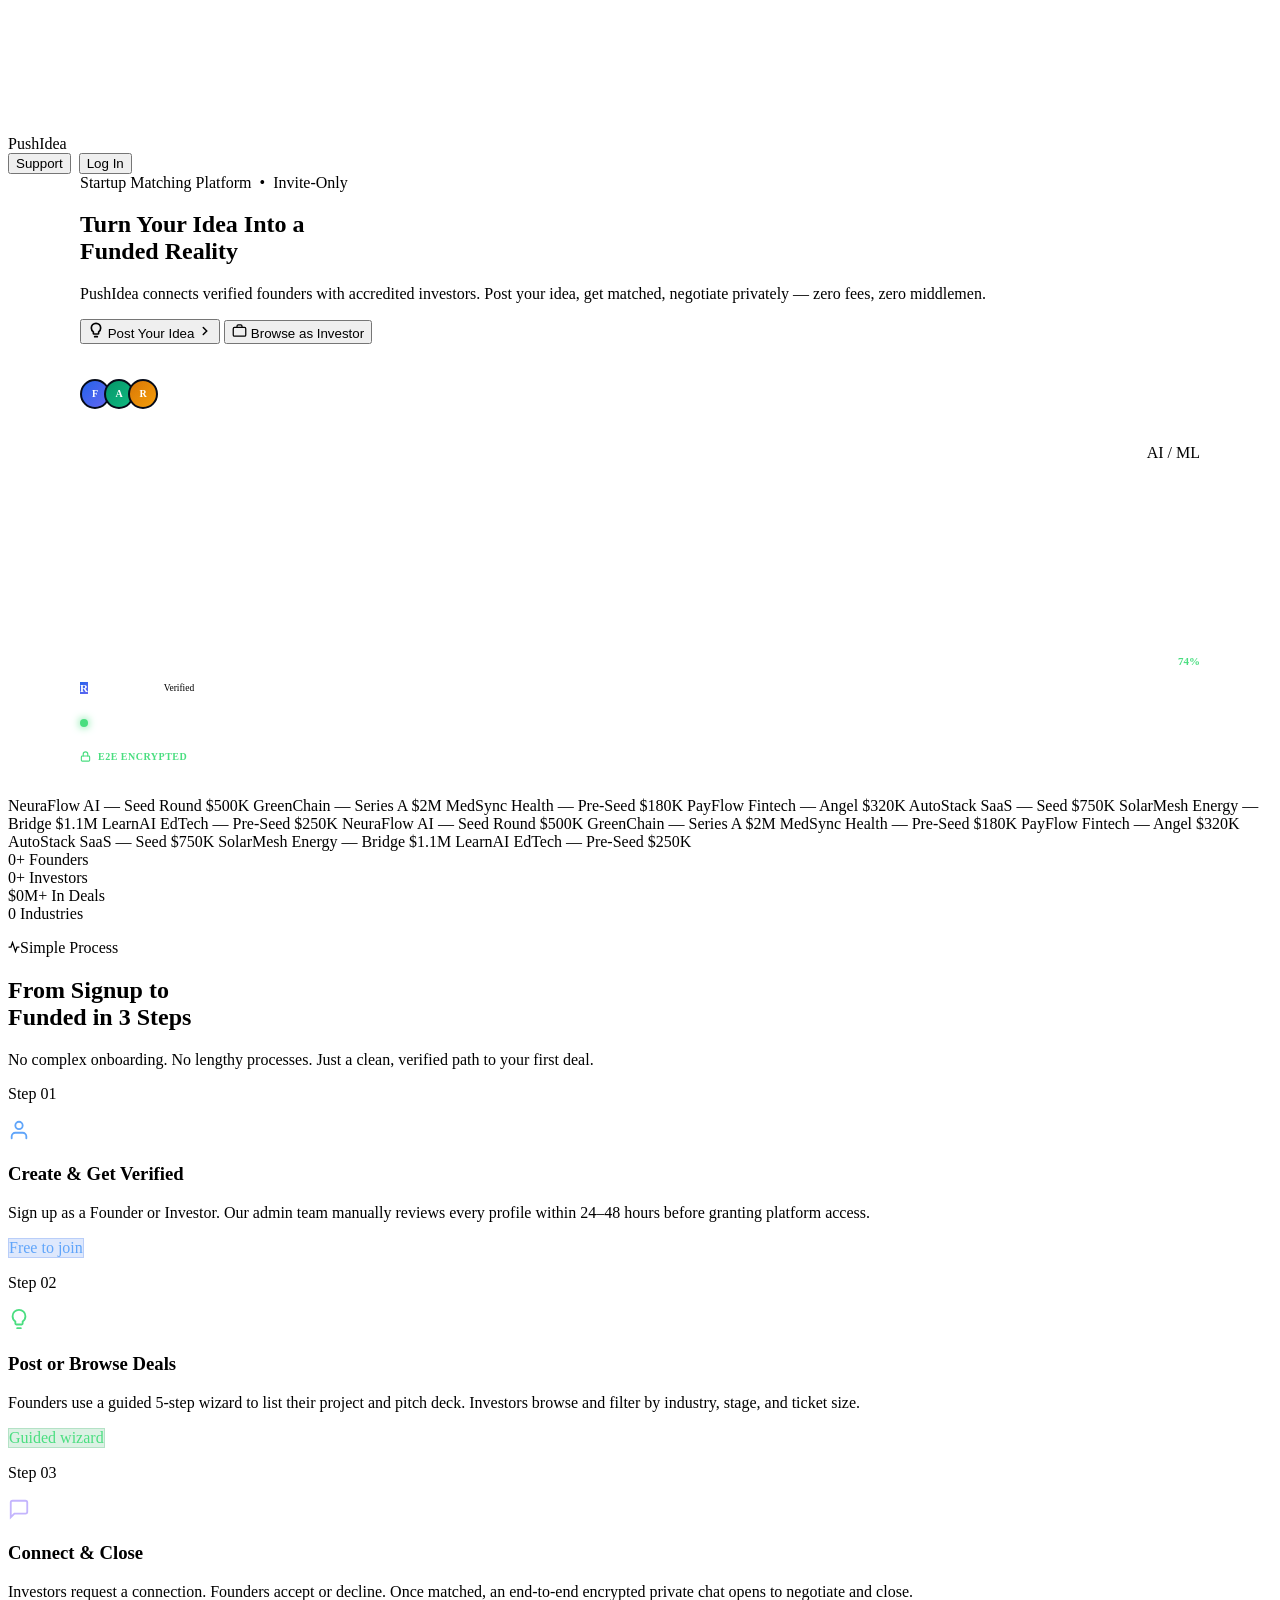
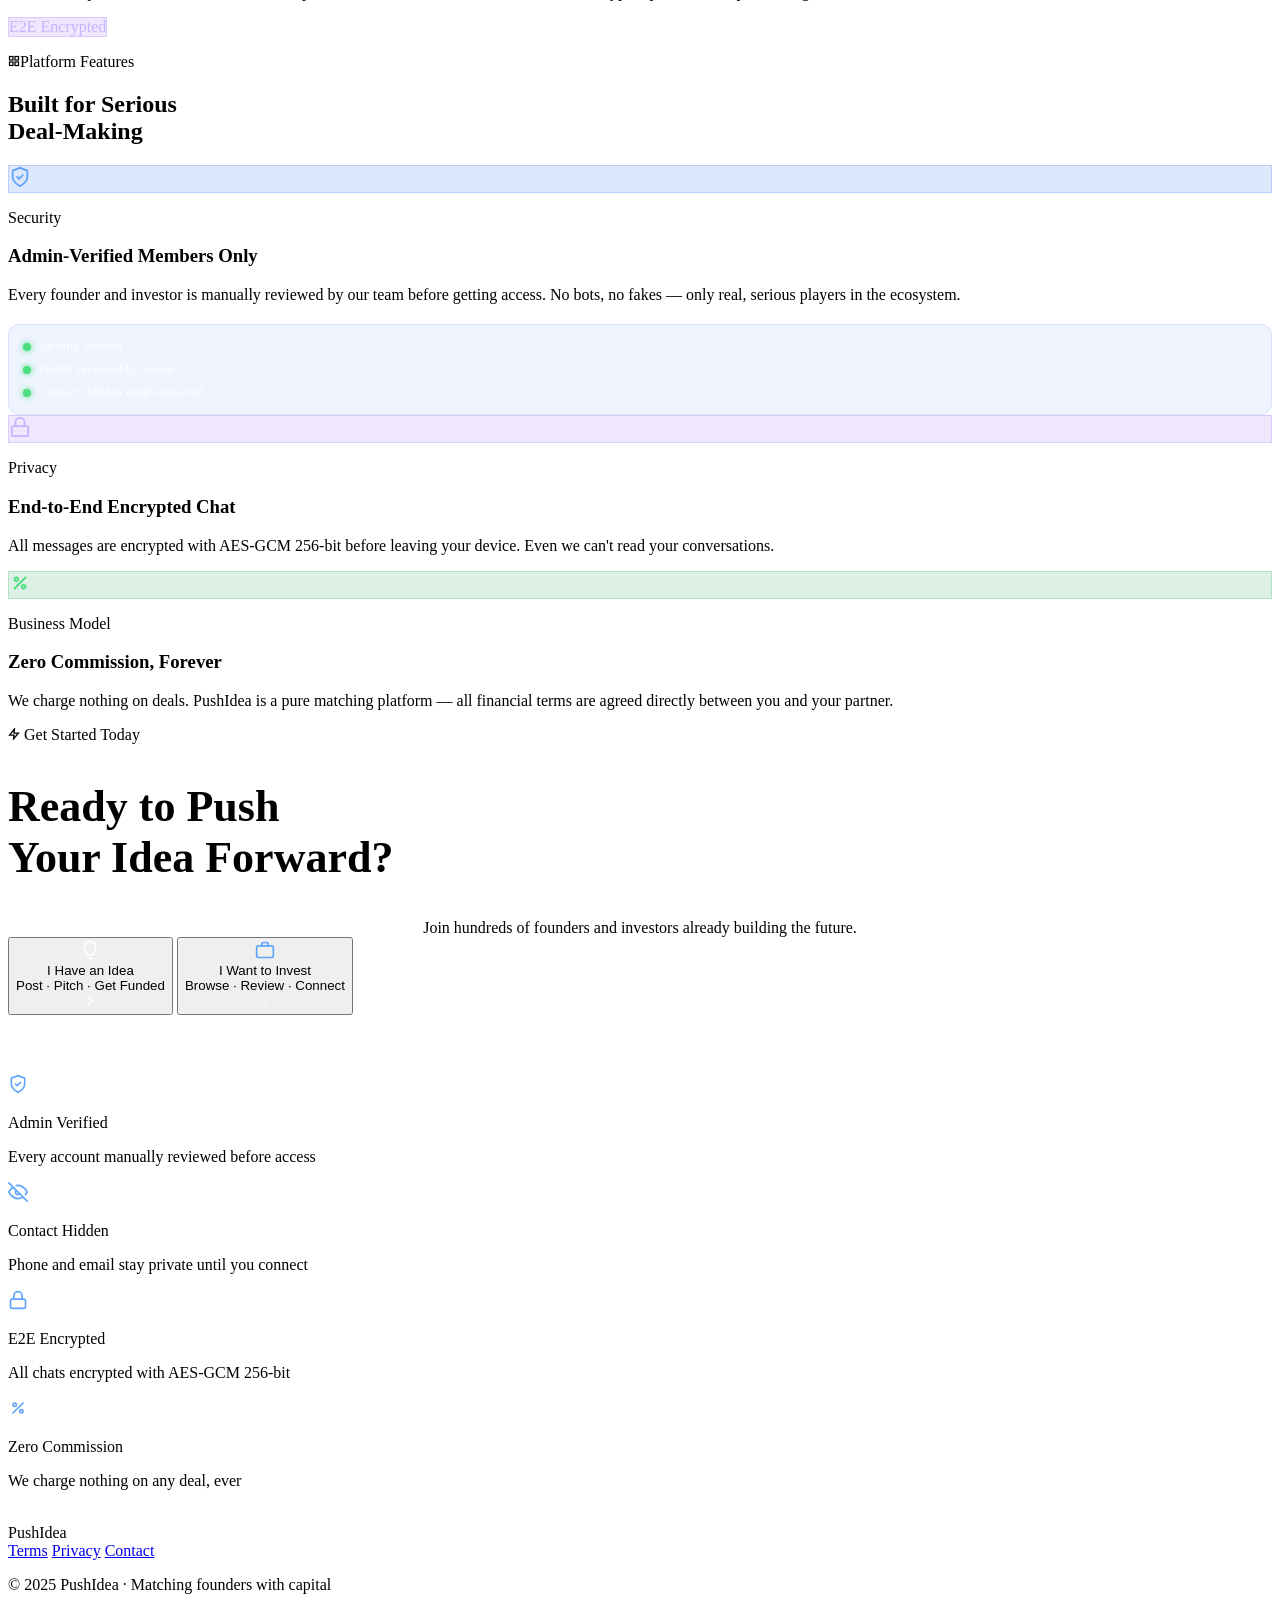
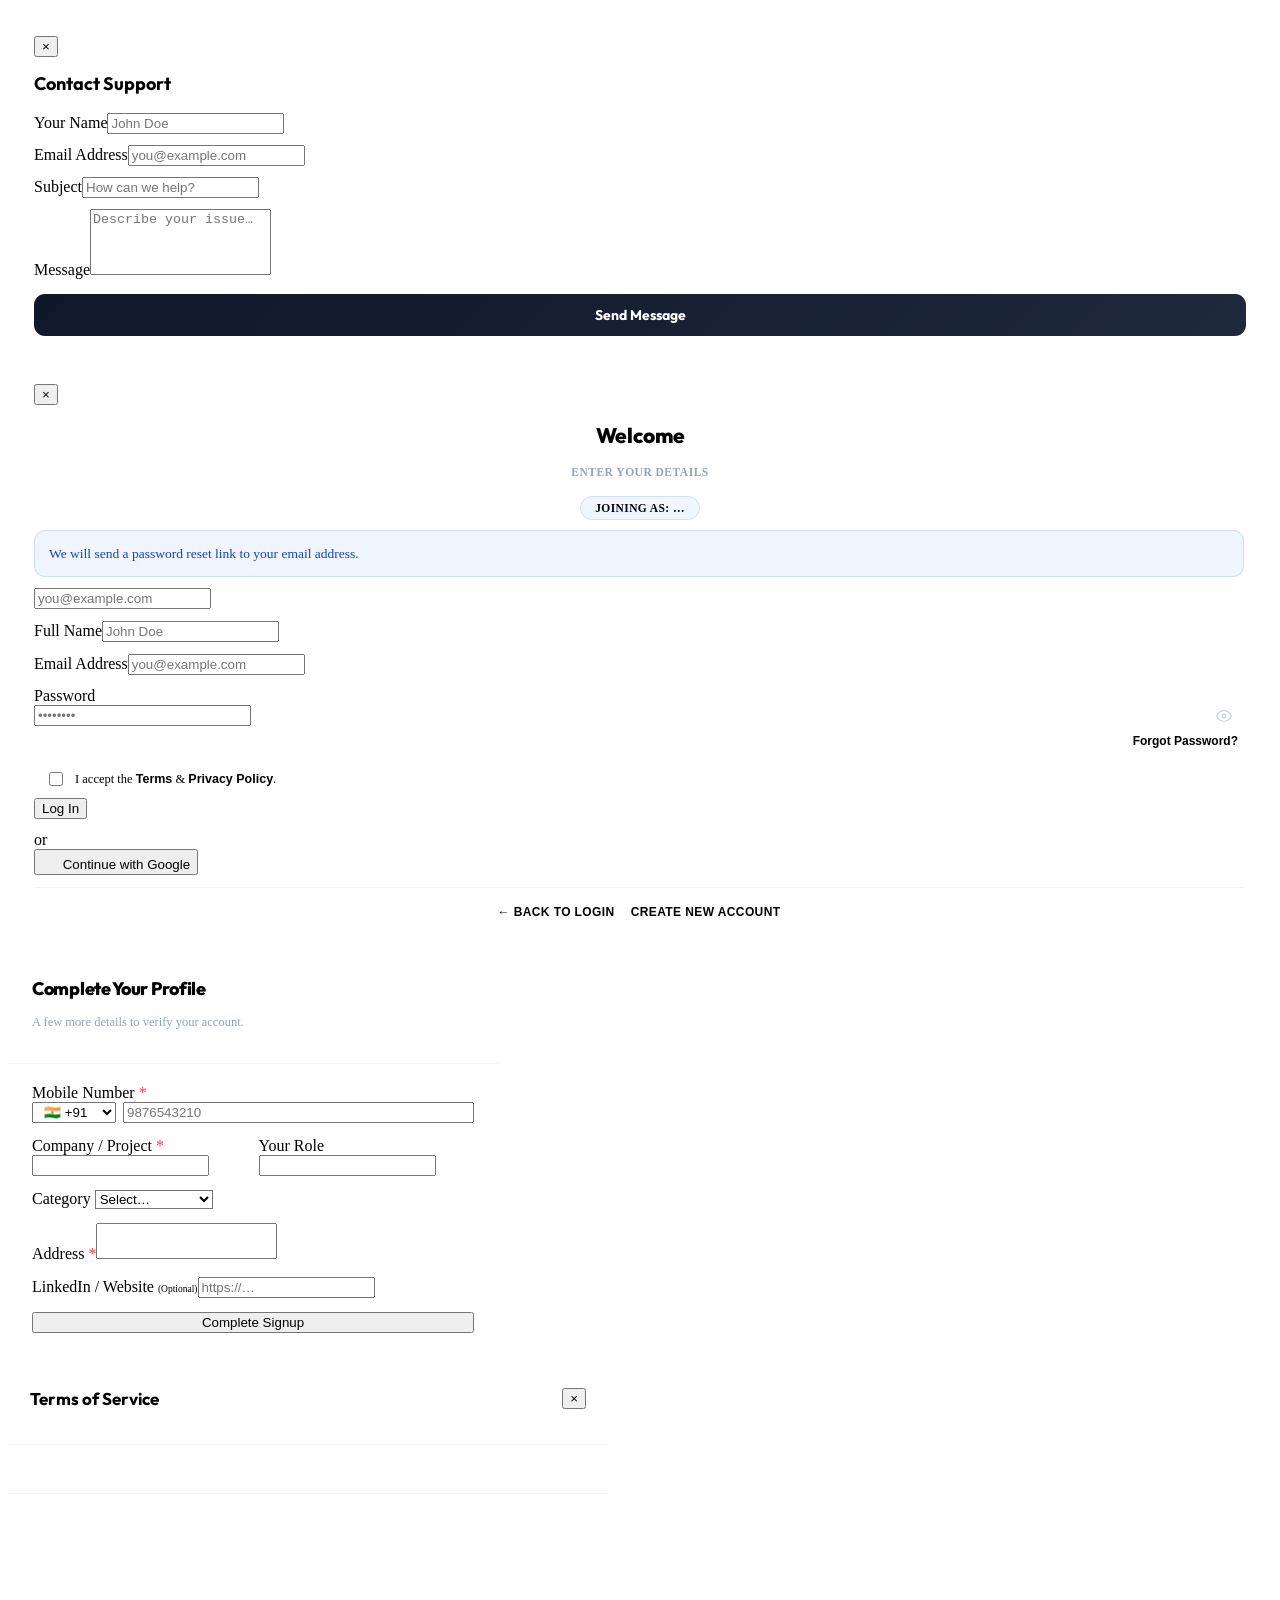
==== commit 4a861897: "Add files via upload" ====
--- a/index.html
+++ b/index.html
@@ -1,1014 +1,468 @@
-<!DOCTYPE html>
-<html lang="en">
-<head>
-<meta charset="UTF-8">
-<meta name="viewport" content="width=device-width,initial-scale=1,maximum-scale=1,user-scalable=no">
-<title>PushIdea — Where Founders Meet Investors</title>
-<link rel="icon" href="data:image/svg+xml,<svg xmlns='http://www.w3.org/2000/svg' viewBox='0 0 32 32'><rect width='32' height='32' rx='8' fill='%232563eb'/><path d='M16 4L4 10l12 6 12-6-12-6zM4 20l12 6 12-6M4 15l12 6 12-6' stroke='white' stroke-width='2' fill='none' stroke-linecap='round'/></svg>">
-<script src="https://cdn.tailwindcss.com"></script>
-<link href="https://fonts.googleapis.com/css2?family=Outfit:wght@300;400;500;600;700;800;900&family=DM+Sans:opsz,wght@9..40,300;9..40,400;9..40,500;9..40,600&display=swap" rel="stylesheet">
-<style>
-*,*::before,*::after{box-sizing:border-box;margin:0;padding:0;}
-:root{
-  --blue:#2563eb;--blue-d:#1d4ed8;--blue-l:#3b82f6;
-  --indigo:#6366f1;--ink:#0f172a;--ink2:#1e293b;
-  --muted:#64748b;--border:#e2e8f0;--surface:#f8fafc;
-  --green:#16a34a;--amber:#d97706;
-}
-html{scroll-behavior:smooth;}
-body{font-family:'DM Sans',sans-serif;color:var(--ink);background:#060b18;overflow-x:hidden;}
-
-/* ── BACKGROUND ──────────────────────────────────────────── */
-.scene{position:fixed;inset:0;z-index:-1;background:radial-gradient(ellipse 100% 80% at 50% -20%,#0f2456 0%,#060b18 60%);}
-.scene::before{content:'';position:absolute;inset:0;background:radial-gradient(ellipse 60% 50% at 80% 90%,rgba(99,102,241,.12) 0%,transparent 60%),radial-gradient(ellipse 40% 40% at 10% 70%,rgba(37,99,235,.08) 0%,transparent 60%);}
-.grid-bg{position:absolute;inset:0;background-image:linear-gradient(rgba(37,99,235,.06) 1px,transparent 1px),linear-gradient(90deg,rgba(37,99,235,.06) 1px,transparent 1px);background-size:64px 64px;-webkit-mask-image:radial-gradient(ellipse 80% 60% at 50% 20%,#000 10%,transparent 70%);mask-image:radial-gradient(ellipse 80% 60% at 50% 20%,#000 10%,transparent 70%);}
-.glow-1{position:fixed;width:700px;height:700px;border-radius:50%;background:radial-gradient(circle,rgba(37,99,235,.18) 0%,transparent 70%);top:-200px;left:50%;transform:translateX(-50%);pointer-events:none;animation:glow-pulse 8s ease-in-out infinite;}
-.glow-2{position:fixed;width:400px;height:400px;border-radius:50%;background:radial-gradient(circle,rgba(99,102,241,.12) 0%,transparent 70%);bottom:-100px;right:-100px;pointer-events:none;animation:glow-pulse 10s ease-in-out infinite reverse;}
-@keyframes glow-pulse{0%,100%{opacity:.7;transform:translateX(-50%) scale(1);}50%{opacity:1;transform:translateX(-50%) scale(1.08);}}
-@keyframes glow-pulse2{0%,100%{opacity:.7;}50%{opacity:1;}}
-
-/* ── LOADER ──────────────────────────────────────────────── */
-#loadingOverlay{position:fixed;inset:0;z-index:999;background:#060b18;display:flex;flex-direction:column;align-items:center;justify-content:center;gap:14px;}
-#loadingOverlay.hidden{display:none;}
-.load-mark{width:52px;height:52px;background:linear-gradient(135deg,var(--blue-d),var(--blue-l));border-radius:14px;display:flex;align-items:center;justify-content:center;box-shadow:0 0 40px rgba(37,99,235,.4);animation:popIn .5s cubic-bezier(.16,1,.3,1);}
-@keyframes popIn{from{transform:scale(.6);opacity:0}to{transform:scale(1);opacity:1}}
-.load-spin{width:32px;height:32px;border:2.5px solid rgba(255,255,255,.1);border-top-color:var(--blue-l);border-radius:50%;animation:spin .7s linear infinite;}
-@keyframes spin{to{transform:rotate(360deg)}}
-
-/* ── NAV ─────────────────────────────────────────────────── */
-nav{position:fixed;top:0;width:100%;z-index:100;background:rgba(6,11,24,.8);backdrop-filter:blur(20px);-webkit-backdrop-filter:blur(20px);border-bottom:1px solid rgba(255,255,255,.06);}
-.nav-inner{max-width:1120px;margin:0 auto;padding:0 24px;height:64px;display:flex;align-items:center;justify-content:space-between;}
-.logo{display:flex;align-items:center;gap:10px;text-decoration:none;}
-.logo-mark{width:34px;height:34px;background:linear-gradient(135deg,var(--blue-d),var(--blue-l));border-radius:9px;display:flex;align-items:center;justify-content:center;box-shadow:0 0 20px rgba(37,99,235,.35);}
-.logo-text{font-family:'Outfit',sans-serif;font-weight:700;font-size:18px;color:#fff;letter-spacing:-.3px;}
-.btn-nav-ghost{padding:8px 16px;font-size:13px;font-weight:600;color:rgba(255,255,255,.6);background:transparent;border:none;cursor:pointer;border-radius:8px;transition:all .2s;}
-.btn-nav-ghost:hover{color:#fff;background:rgba(255,255,255,.06);}
-.btn-nav-primary{padding:8px 22px;font-size:13px;font-weight:700;color:#fff;background:linear-gradient(135deg,var(--blue-d),var(--blue-l));border:none;cursor:pointer;border-radius:50px;box-shadow:0 0 20px rgba(37,99,235,.35);transition:all .25s;font-family:'Outfit',sans-serif;letter-spacing:-.1px;}
-.btn-nav-primary:hover{transform:translateY(-1px);box-shadow:0 0 30px rgba(37,99,235,.5);}
-
-/* ── HERO ────────────────────────────────────────────────── */
-.hero{padding:140px 24px 80px;max-width:1120px;margin:0 auto;display:grid;grid-template-columns:1fr;gap:60px;align-items:center;}
-@media(min-width:900px){.hero{grid-template-columns:1fr 1fr;padding:160px 24px 100px;}}
-.hero-left{display:flex;flex-direction:column;}
-.pill{display:inline-flex;align-items:center;gap:8px;padding:6px 14px;background:rgba(37,99,235,.12);border:1px solid rgba(37,99,235,.25);border-radius:50px;font-size:11.5px;font-weight:700;text-transform:uppercase;letter-spacing:.7px;color:#60a5fa;margin-bottom:24px;width:fit-content;animation:fadeUp .6s .1s both;}
-.pill-dot{width:6px;height:6px;background:#60a5fa;border-radius:50%;animation:pulse-dot 2s ease-in-out infinite;box-shadow:0 0 6px #60a5fa;}
-@keyframes pulse-dot{0%,100%{opacity:1;box-shadow:0 0 6px #60a5fa}50%{opacity:.4;box-shadow:none}}
-@keyframes fadeUp{from{opacity:0;transform:translateY(20px)}to{opacity:1;transform:translateY(0)}}
-h1{font-family:'Outfit',sans-serif;font-size:clamp(38px,6vw,68px);font-weight:900;color:#fff;line-height:1.05;letter-spacing:-2.5px;margin-bottom:20px;animation:fadeUp .7s .2s both;}
-.accent{background:linear-gradient(135deg,#60a5fa 0%,#a78bfa 100%);-webkit-background-clip:text;-webkit-text-fill-color:transparent;background-clip:text;}
-.hero-sub{font-size:clamp(15px,2vw,17.5px);color:rgba(255,255,255,.5);line-height:1.75;max-width:440px;margin-bottom:36px;font-weight:400;animation:fadeUp .7s .3s both;}
-
-/* ── HERO ACTIONS ────────────────────────────────────────── */
-.hero-actions{display:flex;flex-direction:column;gap:12px;animation:fadeUp .7s .4s both;}
-@media(min-width:480px){.hero-actions{flex-direction:row;align-items:center;}}
-.btn-hero-primary{display:inline-flex;align-items:center;gap:8px;padding:14px 28px;background:linear-gradient(135deg,var(--blue-d),var(--blue-l));color:#fff;font-family:'Outfit',sans-serif;font-weight:700;font-size:15px;border:none;border-radius:14px;cursor:pointer;box-shadow:0 0 30px rgba(37,99,235,.4);transition:all .25s cubic-bezier(.16,1,.3,1);letter-spacing:-.2px;text-decoration:none;}
-.btn-hero-primary:hover{transform:translateY(-2px);box-shadow:0 0 50px rgba(37,99,235,.55);}
-.btn-hero-secondary{display:inline-flex;align-items:center;gap:8px;padding:14px 24px;background:rgba(255,255,255,.05);color:rgba(255,255,255,.75);font-family:'Outfit',sans-serif;font-weight:600;font-size:14px;border:1px solid rgba(255,255,255,.1);border-radius:14px;cursor:pointer;transition:all .25s;letter-spacing:-.1px;}
-.btn-hero-secondary:hover{background:rgba(255,255,255,.08);border-color:rgba(255,255,255,.18);color:#fff;}
-
-/* ── HERO VISUAL ─────────────────────────────────────────── */
-.hero-right{position:relative;display:flex;justify-content:center;animation:fadeUp .8s .3s both;}
-@media(max-width:899px){.hero-right{display:none;}}
-.hero-visual{position:relative;width:100%;max-width:480px;}
-.hv-card{background:rgba(255,255,255,.04);border:1px solid rgba(255,255,255,.08);border-radius:20px;backdrop-filter:blur(12px);-webkit-backdrop-filter:blur(12px);padding:18px;box-shadow:0 24px 60px rgba(0,0,0,.4);}
-.hv-main{animation:float 6s ease-in-out infinite;}
-@keyframes float{0%,100%{transform:translateY(0)}50%{transform:translateY(-10px)}}
-.hv-chip{display:inline-flex;align-items:center;gap:5px;padding:3px 9px;border-radius:50px;font-size:10.5px;font-weight:700;text-transform:uppercase;letter-spacing:.4px;}
-.hv-chip-blue{background:rgba(37,99,235,.2);color:#60a5fa;border:1px solid rgba(37,99,235,.3);}
-.hv-chip-green{background:rgba(22,163,74,.2);color:#4ade80;border:1px solid rgba(22,163,74,.3);}
-.hv-chip-purple{background:rgba(139,92,246,.2);color:#c4b5fd;border:1px solid rgba(139,92,246,.3);}
-.hv-bar{height:6px;border-radius:3px;background:rgba(255,255,255,.06);}
-.hv-fill{height:100%;border-radius:3px;background:linear-gradient(90deg,var(--blue-d),var(--blue-l));}
-.hv-avatar{width:28px;height:28px;border-radius:50%;border:2px solid rgba(255,255,255,.1);}
-.hv-floating{position:absolute;background:rgba(6,11,24,.9);border:1px solid rgba(255,255,255,.1);border-radius:14px;backdrop-filter:blur(12px);padding:10px 14px;box-shadow:0 12px 32px rgba(0,0,0,.4);}
-.hv-f1{top:-24px;right:-16px;animation:float 5s 1s ease-in-out infinite;}
-.hv-f2{bottom:-20px;left:-20px;animation:float 7s 2s ease-in-out infinite;}
-
-/* ── SOCIAL PROOF TICKER ─────────────────────────────────── */
-.ticker-wrap{overflow:hidden;padding:20px 0;border-top:1px solid rgba(255,255,255,.05);border-bottom:1px solid rgba(255,255,255,.05);background:rgba(255,255,255,.02);margin-bottom:0;}
-.ticker-track{display:flex;width:max-content;animation:ticker 30s linear infinite;}
-.ticker-track:hover{animation-play-state:paused;}
-@keyframes ticker{from{transform:translateX(0)}to{transform:translateX(-50%)}}
-.ticker-item{display:flex;align-items:center;gap:7px;padding:0 28px;white-space:nowrap;font-size:13px;color:rgba(255,255,255,.35);font-weight:500;}
-.ticker-dot{width:5px;height:5px;border-radius:50%;flex-shrink:0;}
-
-/* ── STATS BAR ───────────────────────────────────────────── */
-.stats-section{max-width:1120px;margin:0 auto;padding:60px 24px;}
-.stats-grid{display:grid;grid-template-columns:repeat(2,1fr);gap:1px;background:rgba(255,255,255,.06);border-radius:20px;overflow:hidden;border:1px solid rgba(255,255,255,.06);}
-@media(min-width:700px){.stats-grid{grid-template-columns:repeat(4,1fr);}}
-.stat-cell{padding:28px 24px;background:#0a1020;text-align:center;transition:background .2s;}
-.stat-cell:hover{background:#0d1428;}
-.stat-num{font-family:'Outfit',sans-serif;font-size:36px;font-weight:900;color:#fff;letter-spacing:-1.5px;display:block;line-height:1;}
-.stat-num span{background:linear-gradient(135deg,#60a5fa,#a78bfa);-webkit-background-clip:text;-webkit-text-fill-color:transparent;background-clip:text;}
-.stat-label{font-size:12px;font-weight:600;color:rgba(255,255,255,.35);text-transform:uppercase;letter-spacing:.5px;margin-top:6px;display:block;}
-
-/* ── HOW IT WORKS ────────────────────────────────────────── */
-.section{max-width:1120px;margin:0 auto;padding:80px 24px;}
-.section-label{display:inline-flex;align-items:center;gap:8px;font-size:11.5px;font-weight:700;text-transform:uppercase;letter-spacing:.8px;color:#60a5fa;margin-bottom:16px;}
-.section-title{font-family:'Outfit',sans-serif;font-size:clamp(28px,4vw,42px);font-weight:800;color:#fff;letter-spacing:-1.5px;line-height:1.1;margin-bottom:14px;}
-.section-sub{font-size:16px;color:rgba(255,255,255,.4);line-height:1.7;max-width:520px;}
-.hiw-grid{display:grid;grid-template-columns:1fr;gap:2px;margin-top:52px;background:rgba(255,255,255,.05);border-radius:24px;overflow:hidden;border:1px solid rgba(255,255,255,.05);}
-@media(min-width:700px){.hiw-grid{grid-template-columns:repeat(3,1fr);}}
-.hiw-card{background:#080e1d;padding:32px;transition:background .25s;}
-.hiw-card:hover{background:#0c1526;}
-.hiw-step-num{font-family:'Outfit',sans-serif;font-size:11px;font-weight:800;text-transform:uppercase;letter-spacing:.8px;color:rgba(255,255,255,.2);margin-bottom:20px;display:flex;align-items:center;gap:8px;}
-.hiw-step-num::before{content:'';flex:1;height:1px;background:rgba(255,255,255,.06);}
-.hiw-icon-box{width:48px;height:48px;border-radius:14px;display:flex;align-items:center;justify-content:center;margin-bottom:18px;}
-.hiw-icon-1{background:rgba(37,99,235,.15);border:1px solid rgba(37,99,235,.25);}
-.hiw-icon-2{background:rgba(22,163,74,.15);border:1px solid rgba(22,163,74,.25);}
-.hiw-icon-3{background:rgba(139,92,246,.15);border:1px solid rgba(139,92,246,.25);}
-.hiw-card-title{font-family:'Outfit',sans-serif;font-size:18px;font-weight:700;color:#fff;margin-bottom:10px;letter-spacing:-.3px;}
-.hiw-card-desc{font-size:13.5px;color:rgba(255,255,255,.4);line-height:1.7;}
-.hiw-chip{display:inline-block;margin-top:14px;padding:3px 10px;border-radius:6px;font-size:10.5px;font-weight:700;text-transform:uppercase;letter-spacing:.4px;}
-
-/* ── FEATURE BENTO ───────────────────────────────────────── */
-.bento{display:grid;grid-template-columns:1fr;gap:2px;margin-top:52px;background:rgba(255,255,255,.05);border-radius:24px;overflow:hidden;border:1px solid rgba(255,255,255,.05);}
-@media(min-width:700px){.bento{grid-template-columns:1fr 1fr;}}
-@media(min-width:1000px){.bento{grid-template-columns:5fr 4fr 4fr;}}
-.bento-card{background:#080e1d;padding:32px;transition:all .3s cubic-bezier(.16,1,.3,1);cursor:default;position:relative;overflow:hidden;}
-.bento-card::before{content:'';position:absolute;inset:0;background:radial-gradient(circle at 80% 20%,rgba(37,99,235,.06) 0%,transparent 60%);opacity:0;transition:opacity .3s;}
-.bento-card:hover{background:#0c1526;}
-.bento-card:hover::before{opacity:1;}
-.bento-lg{grid-column:1;}
-@media(min-width:700px){.bento-lg{grid-column:span 2;}}
-@media(min-width:1000px){.bento-lg{grid-column:1;grid-row:1;}}
-.bento-icon{width:44px;height:44px;border-radius:12px;display:flex;align-items:center;justify-content:center;margin-bottom:20px;}
-.bento-label{font-size:11px;font-weight:700;text-transform:uppercase;letter-spacing:.6px;color:rgba(255,255,255,.25);margin-bottom:10px;}
-.bento-title{font-family:'Outfit',sans-serif;font-size:20px;font-weight:700;color:#fff;margin-bottom:10px;letter-spacing:-.3px;line-height:1.2;}
-.bento-desc{font-size:13.5px;color:rgba(255,255,255,.38);line-height:1.7;}
-.bento-sm .bento-title{font-size:17px;}
-
-/* ── CTA SECTION ─────────────────────────────────────────── */
-.cta-section{padding:80px 24px;text-align:center;}
-.cta-inner{max-width:700px;margin:0 auto;}
-.cta-cards{display:flex;flex-direction:column;gap:12px;max-width:520px;margin:40px auto 0;}
-@media(min-width:480px){.cta-cards{flex-direction:row;}}
-.cta-card{flex:1;padding:22px 18px;border-radius:20px;cursor:pointer;text-align:left;border:none;position:relative;overflow:hidden;transition:all .3s cubic-bezier(.16,1,.3,1);}
-.cta-card::after{content:'';position:absolute;bottom:-30px;right:-30px;width:80px;height:80px;border-radius:50%;opacity:.15;transition:transform .3s;}
-.cta-card:hover{transform:translateY(-4px);}
-.cta-card:hover::after{transform:scale(2);}
-.cta-founder{background:linear-gradient(135deg,#1d4ed8,#2563eb,#3b82f6);box-shadow:0 8px 32px rgba(37,99,235,.35);}
-.cta-founder::after{background:#fff;}
-.cta-founder:hover{box-shadow:0 16px 48px rgba(37,99,235,.5);}
-.cta-investor{background:rgba(255,255,255,.04);border:1px solid rgba(255,255,255,.1)!important;box-shadow:0 4px 20px rgba(0,0,0,.3);}
-.cta-investor:hover{border-color:rgba(255,255,255,.2)!important;background:rgba(255,255,255,.07);box-shadow:0 12px 36px rgba(0,0,0,.4);}
-.cta-icon-wrap{width:40px;height:40px;border-radius:11px;display:flex;align-items:center;justify-content:center;margin-bottom:14px;}
-.cta-founder .cta-icon-wrap{background:rgba(255,255,255,.15);}
-.cta-investor .cta-icon-wrap{background:rgba(37,99,235,.15);border:1px solid rgba(37,99,235,.2);}
-.cta-title{font-family:'Outfit',sans-serif;font-size:16.5px;font-weight:700;margin-bottom:4px;letter-spacing:-.2px;}
-.cta-founder .cta-title{color:#fff;}
-.cta-investor .cta-title{color:rgba(255,255,255,.85);}
-.cta-desc{font-size:12.5px;font-weight:500;}
-.cta-founder .cta-desc{color:rgba(255,255,255,.6);}
-.cta-investor .cta-desc{color:rgba(255,255,255,.35);}
-.cta-arrow{position:absolute;bottom:18px;right:18px;opacity:.4;transition:all .25s;}
-.cta-card:hover .cta-arrow{opacity:.8;transform:translate(2px,-2px);}
-
-/* ── TRUST BAR ───────────────────────────────────────────── */
-.trust-bar{max-width:1120px;margin:0 auto;padding:0 24px 80px;}
-.trust-grid{display:grid;grid-template-columns:repeat(2,1fr);gap:2px;background:rgba(255,255,255,.05);border-radius:20px;overflow:hidden;border:1px solid rgba(255,255,255,.05);}
-@media(min-width:700px){.trust-grid{grid-template-columns:repeat(4,1fr);}}
-.trust-cell{background:#080e1d;padding:24px 20px;text-align:center;transition:background .2s;}
-.trust-cell:hover{background:#0c1526;}
-.trust-icon-box{width:42px;height:42px;border-radius:12px;display:flex;align-items:center;justify-content:center;margin:0 auto 14px;background:rgba(37,99,235,.12);border:1px solid rgba(37,99,235,.2);}
-.trust-name{font-family:'Outfit',sans-serif;font-size:14px;font-weight:700;color:rgba(255,255,255,.8);margin-bottom:5px;}
-.trust-desc{font-size:12px;color:rgba(255,255,255,.3);line-height:1.6;}
-
-/* ── FOOTER ──────────────────────────────────────────────── */
-footer{border-top:1px solid rgba(255,255,255,.06);padding:40px 24px;background:rgba(0,0,0,.3);}
-.footer-inner{max-width:1120px;margin:0 auto;display:flex;flex-direction:column;align-items:center;gap:16px;}
-@media(min-width:700px){.footer-inner{flex-direction:row;justify-content:space-between;}}
-.footer-logo{display:flex;align-items:center;gap:9px;}
-.footer-mark{width:28px;height:28px;background:linear-gradient(135deg,var(--blue-d),var(--blue-l));border-radius:8px;display:flex;align-items:center;justify-content:center;}
-.footer-name{font-family:'Outfit',sans-serif;font-weight:700;font-size:15px;color:rgba(255,255,255,.7);}
-.footer-links{display:flex;gap:20px;}
-.footer-links a{font-size:12.5px;color:rgba(255,255,255,.3);text-decoration:none;transition:color .2s;}
-.footer-links a:hover{color:rgba(255,255,255,.7);}
-.footer-copy{font-size:12px;color:rgba(255,255,255,.2);}
-
-/* ── SCROLL REVEAL ───────────────────────────────────────── */
-.reveal{opacity:0;transform:translateY(24px);transition:opacity .6s cubic-bezier(.16,1,.3,1),transform .6s cubic-bezier(.16,1,.3,1);}
-.reveal.visible{opacity:1;transform:translateY(0);}
-.reveal-delay-1{transition-delay:.1s;}
-.reveal-delay-2{transition-delay:.18s;}
-.reveal-delay-3{transition-delay:.26s;}
-.reveal-delay-4{transition-delay:.34s;}
-
-/* ── MODALS (preserving existing styles exactly) ─────────── */
-.hidden{display:none!important;}
-.modal-back{position:fixed;inset:0;z-index:100;display:flex;align-items:center;justify-content:center;background:rgba(6,11,24,.75);backdrop-filter:blur(10px);-webkit-backdrop-filter:blur(10px);padding:16px;animation:bdin .2s ease-out;}
-@keyframes bdin{from{opacity:0}to{opacity:1}}
-.modal-box{width:95%;max-width:420px;max-height:88vh;background:#fff;border:1px solid rgba(226,232,240,.8);border-radius:22px;display:flex;flex-direction:column;position:relative;overflow:hidden;box-shadow:0 32px 80px -16px rgba(0,0,0,.5);animation:mdin .35s cubic-bezier(.16,1,.3,1);}
-@keyframes mdin{from{opacity:0;transform:translateY(22px) scale(.96)}to{opacity:1;transform:translateY(0) scale(1)}}
-.input-field{width:100%;padding:11px 14px;border-radius:11px;border:1.5px solid #e2e8f0;outline:none;transition:all .2s;background:#f8fafc;font-size:14px;font-family:'DM Sans',sans-serif;color:#0f172a;}
-.input-field:focus{border-color:#2563eb;background:#fff;box-shadow:0 0 0 4px rgba(37,99,235,.08);}
-.input-field::placeholder{color:#94a3b8;}
-.field-label{display:block;font-size:10.5px;font-weight:700;text-transform:uppercase;letter-spacing:.55px;color:#94a3b8;margin-bottom:5px;margin-left:1px;}
-#actionBtn{width:100%;background:linear-gradient(135deg,#1d4ed8,#2563eb);color:#fff;font-family:'Outfit',sans-serif;font-weight:700;font-size:14.5px;padding:12px;border-radius:11px;border:none;cursor:pointer;transition:all .2s;box-shadow:0 4px 12px rgba(37,99,235,.22);margin-top:8px;}
-#actionBtn:hover{transform:translateY(-1px);box-shadow:0 8px 20px rgba(37,99,235,.32);}
-.google-btn{width:100%;background:#fff;border:1.5px solid #e2e8f0;color:#334155;font-family:'DM Sans',sans-serif;font-weight:600;font-size:13.5px;padding:11px;border-radius:11px;cursor:pointer;display:flex;align-items:center;justify-content:center;gap:9px;transition:all .2s;}
-.google-btn:hover{background:#f8fafc;border-color:#cbd5e1;}
-.div-or{display:flex;align-items:center;gap:10px;margin:13px 0;}
-.div-or::before,.div-or::after{content:'';flex:1;height:1px;background:#f1f5f9;}
-.div-or span{font-size:10.5px;font-weight:700;text-transform:uppercase;letter-spacing:.4px;color:#cbd5e1;}
-.close-btn{position:absolute;top:14px;right:14px;width:30px;height:30px;display:flex;align-items:center;justify-content:center;background:#f1f5f9;border-radius:50%;color:#64748b;font-size:17px;font-weight:700;border:none;cursor:pointer;transition:all .2s;line-height:1;z-index:10;}
-.close-btn:hover{background:#e2e8f0;color:#0f172a;}
-.modal-scroll::-webkit-scrollbar{width:3px;}
-.modal-scroll::-webkit-scrollbar-thumb{background:#e2e8f0;border-radius:10px;}
-.complete-btn{width:100%;background:linear-gradient(135deg,#2563eb,#3b82f6);color:#fff;font-family:'Outfit',sans-serif;font-weight:700;font-size:14.5px;padding:13px;border-radius:11px;border:none;cursor:pointer;box-shadow:0 4px 14px rgba(37,99,235,.28);transition:all .2s;margin-top:14px;}
-.complete-btn:hover{transform:translateY(-1px);box-shadow:0 8px 20px rgba(37,99,235,.34);}
-.hiw-trigger,.hiw-trigger.open{display:none;} /* old toggle hidden - new always-visible section replaces it */
-#hiwPanel{display:none;}
-
-/* ── TOAST ─────────────────────────────── */
-#toastContainer{position:fixed;top:80px;right:20px;z-index:9999;display:flex;flex-direction:column;gap:8px;pointer-events:none;}
-.toast{pointer-events:auto;display:flex;align-items:center;gap:9px;padding:11px 16px;border-radius:13px;font-family:'DM Sans',sans-serif;font-size:13.5px;font-weight:600;color:#fff;box-shadow:0 8px 32px rgba(0,0,0,.2);max-width:320px;animation:toastIn .3s cubic-bezier(.16,1,.3,1);}
-@keyframes toastIn{from{opacity:0;transform:translateY(-10px)}to{opacity:1;transform:translateY(0)}}
-@keyframes toastOut{from{opacity:1}to{opacity:0;transform:translateY(-8px)}}
-.toast-s{background:linear-gradient(135deg,#059669,#10b981);}
-.toast-e{background:linear-gradient(135deg,#dc2626,#ef4444);}
-.toast-i{background:linear-gradient(135deg,#2563eb,#3b82f6);}
-.toast-w{background:linear-gradient(135deg,#d97706,#f59e0b);}
-
-/* ── INDEX RESPONSIVE ────────────────────────────────────────────────────── */
-@media(max-width:640px){
-  /* CTA cards stack better */
-  .cta-card{padding:18px 14px!important;}
-  /* Modal full on small screens */
-  .modal-box{border-radius:16px!important;}
-  /* Stats grid 2x2 */
-  .stats-grid{grid-template-columns:1fr 1fr!important;}
-  /* Section padding reduce */
-  .section{padding:48px 16px!important;}
-  /* HIW cards single col */
-  .hiw-grid,.bento{gap:1px!important;}
-  /* Hero padding */
-  .hero{padding:100px 16px 60px!important;}
-  /* Input font 16px iOS no-zoom */
-  .input-field{font-size:16px!important;}
-  select.input-field{font-size:16px!important;}
-  /* Nav */
-  .nav-inner{padding:0 14px!important;}
-}
-@media(max-width:400px){
-  h1{font-size:32px!important;letter-spacing:-1.5px!important;}
-}
-</style>
-</head>
-<body class="antialiased">
-
-<!-- SCENE -->
-<div class="scene"><div class="grid-bg"></div></div>
-<div class="glow-1"></div>
-<div class="glow-2" style="animation:glow-pulse2 10s ease-in-out infinite reverse;"></div>
-
-<!-- LOADING -->
-<div id="loadingOverlay" class="hidden">
-  <div class="load-mark">
-    <svg width="24" height="24" viewBox="0 0 24 24" fill="none" stroke="#fff" stroke-width="2.5" stroke-linecap="round"><path d="M12 2L2 7l10 5 10-5-10-5zM2 17l10 5 10-5M2 12l10 5 10-5"/></svg>
-  </div>
-  <div class="load-spin"></div>
-  <p style="font-family:'Outfit',sans-serif;font-size:15px;font-weight:700;color:#fff;">PushIdea</p>
-  <p id="loadingText" style="font-size:12.5px;color:rgba(255,255,255,.4);margin-top:3px;">Verifying credentials…</p>
-</div>
-
-<!-- NAV -->
-<nav>
-  <div class="nav-inner">
-    <div class="logo">
-      <div class="logo-mark">
-        <svg width="18" height="18" viewBox="0 0 24 24" fill="none" stroke="#fff" stroke-width="2.5" stroke-linecap="round"><path d="M12 2L2 7l10 5 10-5-10-5zM2 17l10 5 10-5M2 12l10 5 10-5"/></svg>
-      </div>
-      <span class="logo-text">PushIdea</span>
-    </div>
-    <div style="display:flex;align-items:center;gap:8px;">
-      <button onclick="document.getElementById('contactModal').classList.remove('hidden')" class="btn-nav-ghost" id="supportBtn">Support</button>
-      <button id="navAuthBtn" onclick="openMenu('LOGIN')" class="btn-nav-primary">Log In</button>
-    </div>
-  </div>
-</nav>
-
-<!-- HERO -->
-<main>
-<section style="max-width:1120px;margin:0 auto;padding:0;">
-<div class="hero">
-  <!-- LEFT -->
-  <div class="hero-left">
-    <div class="pill"><span class="pill-dot"></span>Startup Matching Platform &nbsp;&bull;&nbsp; Invite-Only</div>
-    <h1>Turn Your <span class="accent">Idea</span> Into a<br>Funded Reality</h1>
-    <p class="hero-sub">PushIdea connects verified founders with accredited investors. Post your idea, get matched, negotiate privately — zero fees, zero middlemen.</p>
-    <div class="hero-actions">
-      <button onclick="openMenu('INVENTOR')" class="btn-hero-primary">
-        <svg width="16" height="16" viewBox="0 0 24 24" fill="none" stroke="currentColor" stroke-width="2.5" stroke-linecap="round"><path d="M9 18h6M10 22h4M12 2a7 7 0 017 7c0 2.38-1.19 4.47-3 5.74V17a1 1 0 01-1 1H9a1 1 0 01-1-1v-2.26C6.19 13.47 5 11.38 5 9a7 7 0 017-7z"/></svg>
-        Post Your Idea
-        <svg width="14" height="14" viewBox="0 0 24 24" fill="none" stroke="currentColor" stroke-width="2.5" stroke-linecap="round"><polyline points="9 18 15 12 9 6"/></svg>
-      </button>
-      <button onclick="openMenu('INVESTOR')" class="btn-hero-secondary">
-        <svg width="15" height="15" viewBox="0 0 24 24" fill="none" stroke="currentColor" stroke-width="2" stroke-linecap="round"><rect x="2" y="7" width="20" height="14" rx="2"/><path d="M16 7V5a2 2 0 00-2-2h-4a2 2 0 00-2 2v2"/></svg>
-        Browse as Investor
-      </button>
-    </div>
-    <!-- Trust line -->
-    <div style="display:flex;align-items:center;gap:10px;margin-top:28px;animation:fadeUp .7s .5s both;">
-      <div style="display:flex;">
-        <div style="width:26px;height:26px;border-radius:50%;background:linear-gradient(135deg,#2563eb,#6366f1);border:2px solid #060b18;display:flex;align-items:center;justify-content:center;font-size:10px;font-weight:700;color:#fff;margin-right:-6px;">F</div>
-        <div style="width:26px;height:26px;border-radius:50%;background:linear-gradient(135deg,#059669,#10b981);border:2px solid #060b18;display:flex;align-items:center;justify-content:center;font-size:10px;font-weight:700;color:#fff;margin-right:-6px;">A</div>
-        <div style="width:26px;height:26px;border-radius:50%;background:linear-gradient(135deg,#d97706,#f59e0b);border:2px solid #060b18;display:flex;align-items:center;justify-content:center;font-size:10px;font-weight:700;color:#fff;">R</div>
-      </div>
-      <p style="font-size:12.5px;color:rgba(255,255,255,.35);line-height:1.4;"><span style="color:rgba(255,255,255,.6);font-weight:600;">250+ verified members</span> already matching</p>
-    </div>
-  </div>
-
-  <!-- RIGHT: Product Visual -->
-  <div class="hero-right">
-    <div class="hero-visual">
-      <!-- Main card: deal card -->
-      <div class="hv-main hv-card">
-        <div style="display:flex;justify-content:space-between;align-items:center;margin-bottom:16px;">
-          <div>
-            <p style="font-size:10px;font-weight:700;text-transform:uppercase;letter-spacing:.6px;color:rgba(255,255,255,.3);margin-bottom:4px;">Live Deal</p>
-            <p style="font-family:'Outfit',sans-serif;font-size:17px;font-weight:700;color:#fff;letter-spacing:-.3px;">NeuraFlow AI</p>
-          </div>
-          <span class="hv-chip hv-chip-blue">AI / ML</span>
-        </div>
-        <p style="font-size:12.5px;color:rgba(255,255,255,.38);line-height:1.6;margin-bottom:18px;">Automated workflow intelligence for mid-market SaaS companies. Reduces ops time by 60%.</p>
-        <div style="display:grid;grid-template-columns:1fr 1fr 1fr;gap:10px;margin-bottom:18px;">
-          <div style="background:rgba(255,255,255,.04);border-radius:10px;padding:10px;border:1px solid rgba(255,255,255,.06);">
-            <p style="font-size:10px;color:rgba(255,255,255,.3);font-weight:600;text-transform:uppercase;letter-spacing:.4px;">Ask</p>
-            <p style="font-family:'Outfit',sans-serif;font-size:15px;font-weight:800;color:#fff;letter-spacing:-.3px;">$500K</p>
-          </div>
-          <div style="background:rgba(255,255,255,.04);border-radius:10px;padding:10px;border:1px solid rgba(255,255,255,.06);">
-            <p style="font-size:10px;color:rgba(255,255,255,.3);font-weight:600;text-transform:uppercase;letter-spacing:.4px;">Equity</p>
-            <p style="font-family:'Outfit',sans-serif;font-size:15px;font-weight:800;color:#fff;letter-spacing:-.3px;">8%</p>
-          </div>
-          <div style="background:rgba(255,255,255,.04);border-radius:10px;padding:10px;border:1px solid rgba(255,255,255,.06);">
-            <p style="font-size:10px;color:rgba(255,255,255,.3);font-weight:600;text-transform:uppercase;letter-spacing:.4px;">Stage</p>
-            <p style="font-family:'Outfit',sans-serif;font-size:15px;font-weight:800;color:#fff;letter-spacing:-.3px;">Seed</p>
-          </div>
-        </div>
-        <div style="margin-bottom:14px;">
-          <div style="display:flex;justify-content:space-between;align-items:center;margin-bottom:6px;">
-            <span style="font-size:11px;color:rgba(255,255,255,.35);font-weight:600;">Investor Interest</span>
-            <span style="font-size:11px;color:#4ade80;font-weight:700;">74%</span>
-          </div>
-          <div class="hv-bar"><div class="hv-fill" style="width:74%;"></div></div>
-        </div>
-        <div style="display:flex;align-items:center;justify-content:space-between;">
-          <div style="display:flex;align-items:center;gap:8px;">
-            <div class="hv-avatar" style="background:linear-gradient(135deg,#2563eb,#6366f1);display:flex;align-items:center;justify-content:center;font-size:11px;font-weight:700;color:#fff;">R</div>
-            <span style="font-size:12px;color:rgba(255,255,255,.45);font-weight:500;">Rahul Singh</span>
-            <span class="hv-chip hv-chip-green" style="font-size:9.5px;">Verified</span>
-          </div>
-          <span style="font-size:11px;color:rgba(255,255,255,.25);">2h ago</span>
-        </div>
-      </div>
-
-      <!-- Floating: match notification -->
-      <div class="hv-floating hv-f1" style="min-width:160px;">
-        <div style="display:flex;align-items:center;gap:8px;">
-          <div style="width:8px;height:8px;border-radius:50%;background:#4ade80;box-shadow:0 0 8px #4ade80;flex-shrink:0;animation:pulse-dot 2s infinite;"></div>
-          <div>
-            <p style="font-size:11px;font-weight:700;color:#fff;">New Match!</p>
-            <p style="font-size:10px;color:rgba(255,255,255,.4);">Investor connected</p>
-          </div>
-        </div>
-      </div>
-
-      <!-- Floating: encrypted chat -->
-      <div class="hv-floating hv-f2" style="min-width:180px;">
-        <div style="display:flex;align-items:center;gap:7px;margin-bottom:7px;">
-          <svg width="11" height="11" viewBox="0 0 24 24" fill="none" stroke="#4ade80" stroke-width="2.5" stroke-linecap="round"><rect x="3" y="11" width="18" height="11" rx="2"/><path d="M7 11V7a5 5 0 0110 0v4"/></svg>
-          <span style="font-size:10px;font-weight:700;color:#4ade80;text-transform:uppercase;letter-spacing:.5px;">E2E Encrypted</span>
-        </div>
-        <p style="font-size:11.5px;color:rgba(255,255,255,.55);">"Interested in a call this Friday?"</p>
-      </div>
-    </div>
-  </div>
-</div>
-</section>
-
-<!-- TICKER -->
-<div class="ticker-wrap">
-  <div class="ticker-track">
-    <span class="ticker-item"><span class="ticker-dot" style="background:#4ade80;"></span>NeuraFlow AI — Seed Round $500K</span>
-    <span class="ticker-item"><span class="ticker-dot" style="background:#60a5fa;"></span>GreenChain — Series A $2M</span>
-    <span class="ticker-item"><span class="ticker-dot" style="background:#a78bfa;"></span>MedSync Health — Pre-Seed $180K</span>
-    <span class="ticker-item"><span class="ticker-dot" style="background:#fb923c;"></span>PayFlow Fintech — Angel $320K</span>
-    <span class="ticker-item"><span class="ticker-dot" style="background:#4ade80;"></span>AutoStack SaaS — Seed $750K</span>
-    <span class="ticker-item"><span class="ticker-dot" style="background:#60a5fa;"></span>SolarMesh Energy — Bridge $1.1M</span>
-    <span class="ticker-item"><span class="ticker-dot" style="background:#f472b6;"></span>LearnAI EdTech — Pre-Seed $250K</span>
-    <!-- Duplicate for seamless loop -->
-    <span class="ticker-item"><span class="ticker-dot" style="background:#4ade80;"></span>NeuraFlow AI — Seed Round $500K</span>
-    <span class="ticker-item"><span class="ticker-dot" style="background:#60a5fa;"></span>GreenChain — Series A $2M</span>
-    <span class="ticker-item"><span class="ticker-dot" style="background:#a78bfa;"></span>MedSync Health — Pre-Seed $180K</span>
-    <span class="ticker-item"><span class="ticker-dot" style="background:#fb923c;"></span>PayFlow Fintech — Angel $320K</span>
-    <span class="ticker-item"><span class="ticker-dot" style="background:#4ade80;"></span>AutoStack SaaS — Seed $750K</span>
-    <span class="ticker-item"><span class="ticker-dot" style="background:#60a5fa;"></span>SolarMesh Energy — Bridge $1.1M</span>
-    <span class="ticker-item"><span class="ticker-dot" style="background:#f472b6;"></span>LearnAI EdTech — Pre-Seed $250K</span>
-  </div>
-</div>
-
-<!-- STATS -->
-<div class="stats-section reveal">
-  <div class="stats-grid">
-    <div class="stat-cell">
-      <span class="stat-num"><span id="c1">0</span>+</span>
-      <span class="stat-label">Founders</span>
-    </div>
-    <div class="stat-cell">
-      <span class="stat-num"><span id="c2">0</span>+</span>
-      <span class="stat-label">Investors</span>
-    </div>
-    <div class="stat-cell">
-      <span class="stat-num">$<span id="c3">0</span>M+</span>
-      <span class="stat-label">In Deals</span>
-    </div>
-    <div class="stat-cell">
-      <span class="stat-num"><span id="c4">0</span></span>
-      <span class="stat-label">Industries</span>
-    </div>
-  </div>
-</div>
-
-<!-- HOW IT WORKS -->
-<section class="section">
-  <div class="reveal">
-    <p class="section-label"><svg width="12" height="12" viewBox="0 0 24 24" fill="none" stroke="currentColor" stroke-width="2.5" stroke-linecap="round"><polyline points="22 12 18 12 15 21 9 3 6 12 2 12"/></svg>Simple Process</p>
-    <h2 class="section-title">From Signup to<br><span class="accent">Funded</span> in 3 Steps</h2>
-    <p class="section-sub">No complex onboarding. No lengthy processes. Just a clean, verified path to your first deal.</p>
-  </div>
-  <div class="hiw-grid">
-    <div class="hiw-card reveal reveal-delay-1">
-      <p class="hiw-step-num">Step 01</p>
-      <div class="hiw-icon-box hiw-icon-1">
-        <svg width="22" height="22" viewBox="0 0 24 24" fill="none" stroke="#60a5fa" stroke-width="2" stroke-linecap="round"><path d="M20 21v-2a4 4 0 00-4-4H8a4 4 0 00-4 4v2"/><circle cx="12" cy="7" r="4"/></svg>
-      </div>
-      <h3 class="hiw-card-title">Create & Get Verified</h3>
-      <p class="hiw-card-desc">Sign up as a Founder or Investor. Our admin team manually reviews every profile within 24–48 hours before granting platform access.</p>
-      <div style="display:flex;flex-wrap:wrap;gap:6px;margin-top:16px;">
-        <span class="hiw-chip" style="background:rgba(37,99,235,.15);color:#60a5fa;border:1px solid rgba(37,99,235,.2);">Free to join</span>
-        <span class="hiw-chip" style="background:rgba(255,255,255,.05);color:rgba(255,255,255,.4);border:1px solid rgba(255,255,255,.08);">Manual review</span>
-      </div>
-    </div>
-    <div class="hiw-card reveal reveal-delay-2">
-      <p class="hiw-step-num">Step 02</p>
-      <div class="hiw-icon-box hiw-icon-2">
-        <svg width="22" height="22" viewBox="0 0 24 24" fill="none" stroke="#4ade80" stroke-width="2" stroke-linecap="round"><path d="M9 18h6M10 22h4M12 2a7 7 0 017 7c0 2.38-1.19 4.47-3 5.74V17a1 1 0 01-1 1H9a1 1 0 01-1-1v-2.26C6.19 13.47 5 11.38 5 9a7 7 0 017-7z"/></svg>
-      </div>
-      <h3 class="hiw-card-title">Post or Browse Deals</h3>
-      <p class="hiw-card-desc">Founders use a guided 5-step wizard to list their project and pitch deck. Investors browse and filter by industry, stage, and ticket size.</p>
-      <div style="display:flex;flex-wrap:wrap;gap:6px;margin-top:16px;">
-        <span class="hiw-chip" style="background:rgba(22,163,74,.15);color:#4ade80;border:1px solid rgba(22,163,74,.2);">Guided wizard</span>
-        <span class="hiw-chip" style="background:rgba(255,255,255,.05);color:rgba(255,255,255,.4);border:1px solid rgba(255,255,255,.08);">Smart filters</span>
-      </div>
-    </div>
-    <div class="hiw-card reveal reveal-delay-3">
-      <p class="hiw-step-num">Step 03</p>
-      <div class="hiw-icon-box hiw-icon-3">
-        <svg width="22" height="22" viewBox="0 0 24 24" fill="none" stroke="#c4b5fd" stroke-width="2" stroke-linecap="round"><path d="M21 15a2 2 0 01-2 2H7l-4 4V5a2 2 0 012-2h14a2 2 0 012 2z"/></svg>
-      </div>
-      <h3 class="hiw-card-title">Connect & Close</h3>
-      <p class="hiw-card-desc">Investors request a connection. Founders accept or decline. Once matched, an end-to-end encrypted private chat opens to negotiate and close.</p>
-      <div style="display:flex;flex-wrap:wrap;gap:6px;margin-top:16px;">
-        <span class="hiw-chip" style="background:rgba(139,92,246,.15);color:#c4b5fd;border:1px solid rgba(139,92,246,.2);">E2E Encrypted</span>
-        <span class="hiw-chip" style="background:rgba(255,255,255,.05);color:rgba(255,255,255,.4);border:1px solid rgba(255,255,255,.08);">Zero commission</span>
-      </div>
-    </div>
-  </div>
-</section>
-
-<!-- FEATURES BENTO -->
-<section class="section" style="padding-top:0;">
-  <div class="reveal">
-    <p class="section-label"><svg width="12" height="12" viewBox="0 0 24 24" fill="none" stroke="currentColor" stroke-width="2.5" stroke-linecap="round"><rect x="3" y="3" width="7" height="7"/><rect x="14" y="3" width="7" height="7"/><rect x="3" y="14" width="7" height="7"/><rect x="14" y="14" width="7" height="7"/></svg>Platform Features</p>
-    <h2 class="section-title">Built for Serious<br><span class="accent">Deal-Making</span></h2>
-  </div>
-  <div class="bento">
-    <!-- Large card -->
-    <div class="bento-card bento-lg reveal reveal-delay-1">
-      <div class="bento-icon" style="background:rgba(37,99,235,.15);border:1px solid rgba(37,99,235,.2);">
-        <svg width="22" height="22" viewBox="0 0 24 24" fill="none" stroke="#60a5fa" stroke-width="2" stroke-linecap="round"><path d="M12 22s8-4 8-10V5l-8-3-8 3v7c0 6 8 10 8 10z"/><polyline points="9 12 11 14 15 10"/></svg>
-      </div>
-      <p class="bento-label">Security</p>
-      <h3 class="bento-title">Admin-Verified Members Only</h3>
-      <p class="bento-desc">Every founder and investor is manually reviewed by our team before getting access. No bots, no fakes — only real, serious players in the ecosystem.</p>
-      <div style="margin-top:20px;padding:14px;background:rgba(37,99,235,.07);border:1px solid rgba(37,99,235,.12);border-radius:12px;">
-        <div style="display:flex;align-items:center;gap:8px;margin-bottom:8px;">
-          <div style="width:8px;height:8px;border-radius:50%;background:#4ade80;box-shadow:0 0 6px #4ade80;"></div>
-          <span style="font-size:12px;font-weight:600;color:rgba(255,255,255,.6);">Identity verified</span>
-        </div>
-        <div style="display:flex;align-items:center;gap:8px;margin-bottom:8px;">
-          <div style="width:8px;height:8px;border-radius:50%;background:#4ade80;box-shadow:0 0 6px #4ade80;"></div>
-          <span style="font-size:12px;font-weight:600;color:rgba(255,255,255,.6);">Profile reviewed by admin</span>
-        </div>
-        <div style="display:flex;align-items:center;gap:8px;">
-          <div style="width:8px;height:8px;border-radius:50%;background:#4ade80;box-shadow:0 0 6px #4ade80;"></div>
-          <span style="font-size:12px;font-weight:600;color:rgba(255,255,255,.6);">Contacts hidden until connected</span>
-        </div>
-      </div>
-    </div>
-    <!-- Small card 1 -->
-    <div class="bento-card bento-sm reveal reveal-delay-2">
-      <div class="bento-icon" style="background:rgba(139,92,246,.15);border:1px solid rgba(139,92,246,.2);">
-        <svg width="22" height="22" viewBox="0 0 24 24" fill="none" stroke="#c4b5fd" stroke-width="2" stroke-linecap="round"><rect x="3" y="11" width="18" height="11" rx="2"/><path d="M7 11V7a5 5 0 0110 0v4"/></svg>
-      </div>
-      <p class="bento-label">Privacy</p>
-      <h3 class="bento-title">End-to-End Encrypted Chat</h3>
-      <p class="bento-desc">All messages are encrypted with AES-GCM 256-bit before leaving your device. Even we can't read your conversations.</p>
-    </div>
-    <!-- Small card 2 -->
-    <div class="bento-card bento-sm reveal reveal-delay-3">
-      <div class="bento-icon" style="background:rgba(22,163,74,.15);border:1px solid rgba(22,163,74,.2);">
-        <svg width="22" height="22" viewBox="0 0 24 24" fill="none" stroke="#4ade80" stroke-width="2" stroke-linecap="round"><line x1="18" y1="6" x2="6" y2="18"/><circle cx="8" cy="8" r="2"/><circle cx="16" cy="16" r="2"/></svg>
-      </div>
-      <p class="bento-label">Business Model</p>
-      <h3 class="bento-title">Zero Commission, Forever</h3>
-      <p class="bento-desc">We charge nothing on deals. PushIdea is a pure matching platform — all financial terms are agreed directly between you and your partner.</p>
-    </div>
-  </div>
-</section>
-
-<!-- CTA SECTION -->
-<section class="cta-section">
-  <div class="cta-inner reveal">
-    <p class="section-label" style="justify-content:center;">
-      <svg width="12" height="12" viewBox="0 0 24 24" fill="none" stroke="currentColor" stroke-width="2.5" stroke-linecap="round"><path d="M13 2L3 14h9l-1 8 10-12h-9l1-8z"/></svg>
-      Get Started Today
-    </p>
-    <h2 class="section-title" style="font-size:clamp(28px,4vw,44px);">Ready to Push<br><span class="accent">Your Idea</span> Forward?</h2>
-    <p class="section-sub" style="margin:0 auto;text-align:center;">Join hundreds of founders and investors already building the future.</p>
-    <div class="cta-cards">
-      <button onclick="openMenu('INVENTOR')" class="cta-card cta-founder">
-        <div class="cta-icon-wrap">
-          <svg width="20" height="20" viewBox="0 0 24 24" fill="none" stroke="#fff" stroke-width="2" stroke-linecap="round"><path d="M9 18h6M10 22h4M12 2a7 7 0 017 7c0 2.38-1.19 4.47-3 5.74V17a1 1 0 01-1 1H9a1 1 0 01-1-1v-2.26C6.19 13.47 5 11.38 5 9a7 7 0 017-7z"/></svg>
-        </div>
-        <div class="cta-title">I Have an Idea</div>
-        <div class="cta-desc">Post · Pitch · Get Funded</div>
-        <div class="cta-arrow"><svg width="16" height="16" viewBox="0 0 24 24" fill="none" stroke="#fff" stroke-width="2.5" stroke-linecap="round"><polyline points="9 18 15 12 9 6"/></svg></div>
-      </button>
-      <button onclick="openMenu('INVESTOR')" class="cta-card cta-investor">
-        <div class="cta-icon-wrap">
-          <svg width="20" height="20" viewBox="0 0 24 24" fill="none" stroke="#60a5fa" stroke-width="2" stroke-linecap="round"><rect x="2" y="7" width="20" height="14" rx="2"/><path d="M16 7V5a2 2 0 00-2-2h-4a2 2 0 00-2 2v2"/></svg>
-        </div>
-        <div class="cta-title">I Want to Invest</div>
-        <div class="cta-desc">Browse · Review · Connect</div>
-        <div class="cta-arrow"><svg width="16" height="16" viewBox="0 0 24 24" fill="none" stroke="rgba(255,255,255,.5)" stroke-width="2.5" stroke-linecap="round"><polyline points="9 18 15 12 9 6"/></svg></div>
-      </button>
-    </div>
-    <!-- Security note -->
-    <div style="display:flex;align-items:center;justify-content:center;gap:8px;margin-top:20px;">
-      <svg width="13" height="13" viewBox="0 0 24 24" fill="none" stroke="rgba(255,255,255,.25)" stroke-width="2" stroke-linecap="round"><path d="M12 22s8-4 8-10V5l-8-3-8 3v7c0 6 8 10 8 10z"/></svg>
-      <p style="font-size:12px;color:rgba(255,255,255,.25);">No money moves through PushIdea. 100% free to join.</p>
-    </div>
-  </div>
-</section>
-
-<!-- TRUST STRIP -->
-<div class="trust-bar">
-  <div class="trust-grid reveal">
-    <div class="trust-cell">
-      <div class="trust-icon-box"><svg width="20" height="20" viewBox="0 0 24 24" fill="none" stroke="#60a5fa" stroke-width="2" stroke-linecap="round"><path d="M12 22s8-4 8-10V5l-8-3-8 3v7c0 6 8 10 8 10z"/><polyline points="9 12 11 14 15 10"/></svg></div>
-      <p class="trust-name">Admin Verified</p>
-      <p class="trust-desc">Every account manually reviewed before access</p>
-    </div>
-    <div class="trust-cell">
-      <div class="trust-icon-box"><svg width="20" height="20" viewBox="0 0 24 24" fill="none" stroke="#60a5fa" stroke-width="2" stroke-linecap="round"><path d="M17.94 17.94A10.07 10.07 0 0112 20c-7 0-11-8-11-8a18.45 18.45 0 015.06-5.94M9.9 4.24A9.12 9.12 0 0112 4c7 0 11 8 11 8a18.5 18.5 0 01-2.16 3.19m-6.72-1.07a3 3 0 11-4.24-4.24M1 1l22 22"/></svg></div>
-      <p class="trust-name">Contact Hidden</p>
-      <p class="trust-desc">Phone and email stay private until you connect</p>
-    </div>
-    <div class="trust-cell">
-      <div class="trust-icon-box"><svg width="20" height="20" viewBox="0 0 24 24" fill="none" stroke="#60a5fa" stroke-width="2" stroke-linecap="round"><rect x="3" y="11" width="18" height="11" rx="2"/><path d="M7 11V7a5 5 0 0110 0v4"/></svg></div>
-      <p class="trust-name">E2E Encrypted</p>
-      <p class="trust-desc">All chats encrypted with AES-GCM 256-bit</p>
-    </div>
-    <div class="trust-cell">
-      <div class="trust-icon-box"><svg width="20" height="20" viewBox="0 0 24 24" fill="none" stroke="#60a5fa" stroke-width="2" stroke-linecap="round"><line x1="18" y1="6" x2="6" y2="18"/><circle cx="8" cy="8" r="2"/><circle cx="16" cy="16" r="2"/></svg></div>
-      <p class="trust-name">Zero Commission</p>
-      <p class="trust-desc">We charge nothing on any deal, ever</p>
-    </div>
-  </div>
-</div>
-
-</main>
-
-<!-- FOOTER -->
-<footer>
-  <div class="footer-inner">
-    <div class="footer-logo">
-      <div class="footer-mark">
-        <svg width="14" height="14" viewBox="0 0 24 24" fill="none" stroke="#fff" stroke-width="2.5" stroke-linecap="round"><path d="M12 2L2 7l10 5 10-5-10-5zM2 17l10 5 10-5M2 12l10 5 10-5"/></svg>
-      </div>
-      <span class="footer-name">PushIdea</span>
-    </div>
-    <div class="footer-links">
-      <a href="#" onclick="showLegal('terms');return false;">Terms</a>
-      <a href="#" onclick="showLegal('privacy');return false;">Privacy</a>
-      <a href="#" onclick="document.getElementById('contactModal').classList.remove('hidden');return false;">Contact</a>
-    </div>
-    <p class="footer-copy">&copy; 2025 PushIdea &middot; Matching founders with capital</p>
-  </div>
-</footer>
-
-<!-- CONTACT MODAL -->
-<div id="contactModal" class="hidden modal-back">
-  <div class="modal-box" style="padding:26px;">
-    <button onclick="document.getElementById('contactModal').classList.add('hidden')" class="close-btn">&times;</button>
-    <h2 style="font-family:'Outfit',sans-serif;font-size:18px;font-weight:700;color:var(--ink);margin-bottom:18px;">Contact Support</h2>
-    <div style="display:flex;flex-direction:column;gap:11px;">
-      <div><label class="field-label">Your Name</label><input id="guestName" type="text" placeholder="John Doe" class="input-field" autocomplete="name" maxlength="80"></div>
-      <div><label class="field-label">Email Address</label><input id="guestEmail" type="email" placeholder="you@example.com" class="input-field" autocomplete="email" maxlength="200"></div>
-      <div><label class="field-label">Subject</label><input id="guestSubject" type="text" placeholder="How can we help?" class="input-field" maxlength="200"></div>
-      <div><label class="field-label">Message</label><textarea id="guestMessage" rows="4" placeholder="Describe your issue…" class="input-field" style="resize:none;" maxlength="2000"></textarea></div>
-      <button onclick="submitGuestSupport()" style="width:100%;background:linear-gradient(135deg,#0f172a,#1e293b);color:#fff;font-family:'Outfit',sans-serif;font-weight:700;font-size:14px;padding:12px;border-radius:11px;border:none;cursor:pointer;margin-top:4px;transition:all .2s;">Send Message</button>
-    </div>
-  </div>
-</div>
-
-<!-- AUTH MODAL -->
-<div id="authModal" class="hidden modal-back">
-  <div class="modal-box" style="padding:22px 26px;">
-    <button onclick="closeAuthModal()" class="close-btn">&times;</button>
-    <div style="text-align:center;margin-bottom:20px;margin-top:6px;">
-      <h2 id="modalTitle" style="font-family:'Outfit',sans-serif;font-size:21px;font-weight:800;color:var(--ink);letter-spacing:-.35px;">Welcome</h2>
-      <p id="modalSubtitle" style="color:#94a3b8;font-size:11.5px;font-weight:600;text-transform:uppercase;letter-spacing:.5px;margin-top:3px;">Enter your details</p>
-    </div>
-    <div id="roleDisplay" class="hidden" style="text-align:center;margin-bottom:14px;">
-      <span style="padding:5px 14px;border-radius:50px;background:#eff6ff;color:var(--blue);font-size:11.5px;font-weight:700;text-transform:uppercase;letter-spacing:.4px;border:1px solid rgba(37,99,235,.15);">Joining as: <span id="roleName">…</span></span>
-    </div>
-    <div class="overflow-y-auto modal-scroll" style="padding-right:2px;">
-      <div id="resetFlowContainer" class="hidden" style="margin-bottom:12px;">
-        <div style="background:#eff6ff;border:1px solid rgba(37,99,235,.15);color:#1e40af;padding:12px 14px;border-radius:11px;font-size:13.5px;line-height:1.6;margin-bottom:11px;">We will send a password reset link to your email address.</div>
-        <input id="resetEmail" type="email" placeholder="you@example.com" class="input-field" autocomplete="email">
-      </div>
-      <div id="standardForm" style="display:flex;flex-direction:column;gap:12px;">
-        <!-- Honeypot: absorbs browser autofill before it reaches real fields -->
-        <input type="text" name="username_fake" style="display:none;" tabindex="-1" autocomplete="username" aria-hidden="true">
-        <input type="password" name="password_fake" style="display:none;" tabindex="-1" autocomplete="current-password" aria-hidden="true">
-
-        <div id="signupFields" class="hidden"><label class="field-label">Full Name</label><input id="name" type="text" placeholder="John Doe" class="input-field" autocomplete="given-name" maxlength="80"></div>
-        <div><label class="field-label">Email Address</label><input id="email" type="email" placeholder="you@example.com" class="input-field" autocomplete="off" maxlength="200"></div>
-        <div id="passwordContainer">
-          <label class="field-label">Password</label>
-          <div style="position:relative;">
-            <input id="password" type="password" placeholder="••••••••" class="input-field" style="padding-right:42px;" autocomplete="new-password">
-            <button type="button" onclick="togglePasswordVisibility()" style="position:absolute;right:12px;top:50%;transform:translateY(-50%);background:none;border:none;cursor:pointer;padding:0;display:flex;">
-              <svg id="eyeIcon" style="width:16px;height:16px;opacity:.45;vertical-align:middle;" viewBox="0 0 24 24" fill="none" stroke="#94a3b8" stroke-width="2" stroke-linecap="round" stroke-linejoin="round"><path d="M1 12s4-8 11-8 11 8 11 8-4 8-11 8-11-8-11-8z"/><circle cx="12" cy="12" r="3"/></svg>
-              <svg id="eyeOffIcon" style="width:16px;height:16px;opacity:.45;vertical-align:middle;display:none;" viewBox="0 0 24 24" fill="none" stroke="#94a3b8" stroke-width="2" stroke-linecap="round" stroke-linejoin="round"><path d="M17.94 17.94A10.07 10.07 0 0112 20c-7 0-11-8-11-8a18.45 18.45 0 015.06-5.94M9.9 4.24A9.12 9.12 0 0112 4c7 0 11 8 11 8a18.5 18.5 0 01-2.16 3.19m-6.72-1.07a3 3 0 11-4.24-4.24M1 1l22 22"/></svg>
-            </button>
-          </div>
-          <div id="forgotContainer" style="text-align:right;margin-top:5px;">
-            <button onclick="openMenu('RESET')" style="font-size:12px;font-weight:700;color:var(--blue);background:none;border:none;cursor:pointer;">Forgot Password?</button>
-          </div>
-        </div>
-        <div id="termsContainer" class="hidden">
-          <label style="display:flex;align-items:flex-start;gap:9px;cursor:pointer;padding:9px 11px;border-radius:10px;background:var(--surface);border:1px solid var(--border);">
-            <input type="checkbox" id="termsCheck" style="margin-top:2px;width:14px;height:14px;accent-color:var(--blue);">
-            <span style="font-size:12.5px;color:var(--muted);line-height:1.5;">I accept the <button onclick="showLegal('terms')" style="color:var(--blue);font-weight:700;background:none;border:none;cursor:pointer;font-size:12.5px;padding:0;">Terms</button> &amp; <button onclick="showLegal('privacy')" style="color:var(--blue);font-weight:700;background:none;border:none;cursor:pointer;font-size:12.5px;padding:0;">Privacy Policy</button>.</span>
-          </label>
-        </div>
-      </div>
-      <button id="actionBtn">Log In</button>
-      <div id="googleBtnContainer" style="margin-top:12px;">
-        <div class="div-or"><span>or</span></div>
-        <button onclick="handleGoogleLogin()" class="google-btn">
-          <img src="https://www.svgrepo.com/show/475656/google-color.svg" style="width:17px;height:17px;">
-          Continue with Google
-        </button>
-      </div>
-      <div style="text-align:center;padding-top:14px;border-top:1px solid #f1f5f9;margin-top:12px;">
-        <button id="backToLoginBtn" onclick="openMenu('LOGIN')" class="hidden" style="font-size:12px;font-weight:700;color:var(--muted);background:none;border:none;cursor:pointer;text-transform:uppercase;letter-spacing:.4px;">← Back to Login</button>
-        <button id="switchBtn" style="font-size:12px;font-weight:700;color:var(--muted);background:none;border:none;cursor:pointer;text-transform:uppercase;letter-spacing:.4px;transition:color .2s;">Create New Account</button>
-      </div>
-    </div>
-  </div>
-</div>
-
-<!-- COMPLETION MODAL -->
-<div id="completionModal" class="hidden modal-back">
-  <div class="modal-box" style="max-width:490px;">
-    <div style="padding:20px 24px;border-bottom:1px solid #f1f5f9;background:var(--surface);">
-      <h2 style="font-family:'Outfit',sans-serif;font-size:18px;font-weight:800;color:var(--ink);letter-spacing:-.3px;">Complete Your Profile</h2>
-      <p style="color:#94a3b8;font-size:12.5px;margin-top:3px;">A few more details to verify your account.</p>
-    </div>
-    <div class="overflow-y-auto modal-scroll" style="padding:20px 24px;flex:1;">
-      <div style="display:flex;flex-direction:column;gap:14px;">
-        <div>
-          <label class="field-label">Mobile Number <span style="color:#ef4444;">*</span></label>
-          <div style="display:flex;gap:7px;">
-            <select id="countryCode" class="input-field" style="width:84px;padding-left:7px;padding-right:7px;">
-              <option value="+1">🇺🇸 +1</option><option value="+91" selected>🇮🇳 +91</option><option value="+44">🇬🇧 +44</option>
-            </select>
-            <input id="completePhone" type="tel" placeholder="9876543210" class="input-field" style="flex:1;" autocomplete="tel">
-          </div>
-        </div>
-        <div style="display:grid;grid-template-columns:1fr 1fr;gap:11px;">
-          <div><label id="lblCompany" class="field-label">Company / Project <span style="color:#ef4444;">*</span></label><input id="compName" type="text" class="input-field"></div>
-          <div><label id="lblJob" class="field-label">Your Role</label><input id="jobTitle" type="text" class="input-field"></div>
-        </div>
-        <div>
-          <label id="lblIndustry" class="field-label">Category</label>
-          <select id="industry" class="input-field" style="background:#fff;">
-            <option value="">Select…</option><option value="Fintech">Fintech</option><option value="HealthTech">HealthTech</option><option value="AI">AI / Tech</option><option value="E-Commerce">E-Commerce</option><option value="SaaS">SaaS</option><option value="Consumer">Consumer Apps</option><option value="Energy">Energy</option>
-          </select>
-        </div>
-        <div><label class="field-label">Address <span style="color:#ef4444;">*</span></label><textarea id="address" rows="2" class="input-field" style="resize:none;"></textarea></div>
-        <div><label class="field-label">LinkedIn / Website <span style="font-size:9.5px;color:var(--blue);">(Optional)</span></label><input id="linkedin" type="url" placeholder="https://…" class="input-field" autocomplete="url"></div>
-        <button onclick="saveMissingInfo()" class="complete-btn">Complete Signup</button>
-      </div>
-    </div>
-  </div>
-</div>
-
-<!-- LEGAL MODAL -->
-<div id="legalModal" class="hidden modal-back">
-  <div class="modal-box" style="max-width:600px;height:80vh;">
-    <div style="padding:18px 22px;border-bottom:1px solid #f1f5f9;display:flex;justify-content:space-between;align-items:center;background:var(--surface);flex-shrink:0;">
-      <h3 id="legalTitle" style="font-family:'Outfit',sans-serif;font-size:17px;font-weight:700;color:var(--ink);">Terms of Service</h3>
-      <button onclick="document.getElementById('legalModal').classList.add('hidden')" class="close-btn" style="position:static;">&times;</button>
-    </div>
-    <div id="legalContent" class="modal-scroll" style="padding:24px;overflow-y:auto;font-size:13.5px;color:var(--muted);line-height:1.7;flex:1;"></div>
-    <div style="padding:14px 22px;border-top:1px solid #f1f5f9;flex-shrink:0;">
-      <button onclick="document.getElementById('legalModal').classList.add('hidden')" style="width:100%;padding:11px;background:var(--ink);color:#fff;font-family:'Outfit',sans-serif;font-weight:700;border-radius:11px;border:none;cursor:pointer;font-size:13.5px;">I Understand</button>
-    </div>
-  </div>
-</div>
-
-
-<script>
-  // ── TOAST SYSTEM (used by module script via window.toast) ─────────────────
-  const _TI={
-    s:'<svg width="14" height="14" viewBox="0 0 24 24" fill="none" stroke="currentColor" stroke-width="2.5" stroke-linecap="round"><polyline points="20 6 9 17 4 12"/></svg>',
-    e:'<svg width="14" height="14" viewBox="0 0 24 24" fill="none" stroke="currentColor" stroke-width="2.5" stroke-linecap="round"><circle cx="12" cy="12" r="10"/><line x1="15" y1="9" x2="9" y2="15"/><line x1="9" y1="9" x2="15" y2="15"/></svg>',
-    i:'<svg width="14" height="14" viewBox="0 0 24 24" fill="none" stroke="currentColor" stroke-width="2.5" stroke-linecap="round"><circle cx="12" cy="12" r="10"/><line x1="12" y1="8" x2="12" y2="12"/></svg>',
-    w:'<svg width="14" height="14" viewBox="0 0 24 24" fill="none" stroke="currentColor" stroke-width="2.5" stroke-linecap="round"><path d="M10.29 3.86L1.82 18a2 2 0 001.71 3h16.94a2 2 0 001.71-3L13.71 3.86a2 2 0 00-3.42 0z"/><line x1="12" y1="9" x2="12" y2="13"/></svg>'
-  };
-  window.toast = function(msg, type, dur) {
-    type = type || 'i'; dur = dur || 4000;
-    var el = document.createElement('div');
-    el.className = 'toast toast-' + type;
-    el.innerHTML = (_TI[type]||'') + '<span>' + msg + '</span>';
-    var container = document.getElementById('toastContainer');
-    if (!container) { container = document.createElement('div'); container.id='toastContainer'; document.body.appendChild(container); }
-    container.appendChild(el);
-    setTimeout(function(){ el.style.animation='toastOut .3s ease forwards'; setTimeout(function(){el.remove();},300); }, dur);
-  };
-  // Alias for module script use
-  function toast(msg, type, dur) { window.toast(msg, type, dur); }
-
-  // Scroll reveal
-  const observer = new IntersectionObserver(entries => {
-    entries.forEach(e => { if(e.isIntersecting){ e.target.classList.add('visible'); observer.unobserve(e.target); }});
-  }, { threshold:.1, rootMargin:'0px 0px -40px 0px' });
-  document.querySelectorAll('.reveal').forEach(el => observer.observe(el));
-
-  // Animated counters
-  function animateCount(el, target, duration=1800){
-    let start=0, step=target/duration*16;
-    const timer=setInterval(()=>{
-      start+=step;
-      if(start>=target){ el.textContent=target; clearInterval(timer); return; }
-      el.textContent=Math.floor(start);
-    },16);
-  }
-  const statsObs = new IntersectionObserver(entries=>{
-    entries.forEach(e=>{
-      if(e.isIntersecting){
-        animateCount(document.getElementById('c1'),200);
-        animateCount(document.getElementById('c2'),50);
-        animateCount(document.getElementById('c3'),2);
-        animateCount(document.getElementById('c4'),12);
-        statsObs.disconnect();
-      }
-    });
-  },{threshold:.5});
-  statsObs.observe(document.querySelector('.stats-grid'));
-
-  // Old toggleHIW preserved for compatibility (hidden section)
-  let hiwOpen=false;
-  function toggleHIW(){}
-</script>
-
-<script type="module">
-  import { auth, rtdb, googleProvider } from './firebase-config.js';
-  const toast = (...a) => window.toast(...a); // bridge from non-module
-  import { createUserWithEmailAndPassword, signInWithEmailAndPassword, sendPasswordResetEmail, signInWithPopup, signOut, onAuthStateChanged } from "https://www.gstatic.com/firebasejs/10.7.1/firebase-auth.js";
-  import { ref, set, get, child, update, push } from "https://www.gstatic.com/firebasejs/10.7.1/firebase-database.js";
-
-  let currentMode = 'LOGIN';
-  const btn = document.getElementById('actionBtn');
-  let tempUserUid = null, tempRole = null;
-
-  // Rate-limit login attempts
-  let loginAttempts = 0, loginLocked = false;
-  const MAX_ATTEMPTS = 5;
-
-  const esc = (str) => str ? String(str).replace(/[&<>'"]/g, t => ({'&':'&amp;','<':'&lt;','>':'&gt;',"'":'&#39;','"':'&quot;'}[t])) : '';
-  const showLoader = (msg) => { document.getElementById('loadingText').innerText = msg || 'Processing…'; document.getElementById('loadingOverlay').classList.remove('hidden'); };
-  const hideLoader = () => document.getElementById('loadingOverlay').classList.add('hidden');
-  const isStrongPass = (v) => v.length >= 8 && /[A-Z]/.test(v) && /\d/.test(v) && /[@$!%*?&]/.test(v);
-
-  // Auth state
-  onAuthStateChanged(auth, async (user) => {
-    const nb = document.getElementById('navAuthBtn');
-    if (user) {
-      nb.textContent = 'Dashboard';
-      nb.onclick = () => checkAndRedirect(user.uid);
-    } else {
-      nb.textContent = 'Log In';
-      nb.onclick = () => openMenu('LOGIN');
-    }
-  });
-
-  window.togglePasswordVisibility = () => {
-    const p = document.getElementById('password');
-    const eye = document.getElementById('eyeIcon'), eyeOff = document.getElementById('eyeOffIcon');
-    p.type = p.type === 'password' ? 'text' : 'password';
-    eye.style.display = p.type === 'password' ? 'inline-block' : 'none';
-    eyeOff.style.display = p.type === 'password' ? 'none' : 'inline-block';
-  };
-
-  const legalData = {
-    INVENTOR: {
-      terms:`<h4 style="font-weight:700;color:#0f172a;margin-bottom:10px;">Founder Terms of Service</h4><ul style="list-style:disc;padding-left:18px;display:flex;flex-direction:column;gap:7px;"><li>You confirm ownership of the IP for the project you list.</li><li>You agree not to submit false or misleading information.</li><li>PushIdea is a matching platform and does not guarantee investment.</li><li>Sharing sensitive business information is at your own risk.</li></ul>`,
-      privacy:`<h4 style="font-weight:700;color:#0f172a;margin-bottom:10px;">Founder Privacy Policy</h4><p style="margin-bottom:10px;">We collect project details to match you with investors.</p><ul style="list-style:disc;padding-left:18px;display:flex;flex-direction:column;gap:7px;"><li>Your project summary is visible to verified investors.</li><li>Direct contact details are hidden until you accept a connection.</li></ul>`
-    },
-    INVESTOR: {
-      terms:`<h4 style="font-weight:700;color:#0f172a;margin-bottom:10px;">Investor Terms of Service</h4><ul style="list-style:disc;padding-left:18px;display:flex;flex-direction:column;gap:7px;"><li>You confirm you are an accredited investor capable of assessing risk.</li><li>You agree to keep founder data confidential.</li><li>You understand startups are high-risk investments.</li><li>PushIdea is not a broker-dealer and does not facilitate money transfers.</li></ul>`,
-      privacy:`<h4 style="font-weight:700;color:#0f172a;margin-bottom:10px;">Investor Privacy Policy</h4><p style="margin-bottom:10px;">We respect your privacy and deal flow preferences.</p><ul style="list-style:disc;padding-left:18px;display:flex;flex-direction:column;gap:7px;"><li>Your investment activity is private.</li><li>Founders cannot see your contact info unless you connect.</li></ul>`
-    }
-  };
-
-  window.showLegal = (type) => {
-    const mode = (currentMode==='INVENTOR'||currentMode==='INVESTOR') ? currentMode : 'INVENTOR';
-    document.getElementById('legalTitle').innerText = type==='terms' ? 'Terms of Service' : 'Privacy Policy';
-    document.getElementById('legalContent').innerHTML = legalData[mode][type==='terms'?'terms':'privacy'];
-    document.getElementById('legalModal').classList.remove('hidden');
-  };
-
-  window.submitGuestSupport = async () => {
-    const name=document.getElementById('guestName').value.trim(), email=document.getElementById('guestEmail').value.trim();
-    const subject=document.getElementById('guestSubject').value.trim(), message=document.getElementById('guestMessage').value.trim();
-    if (!name||!email||!subject||!message) return toast('Please fill in all fields.','w');
-    if (!/^[^\s@]+@[^\s@]+\.[^\s@]+$/.test(email)) return toast('Please enter a valid email address.','w');
-    try {
-      const user = auth.currentUser;
-      await push(ref(rtdb,'support_tickets'), { name:esc(name).slice(0,120), email:esc(email).slice(0,200), subject:esc(subject).slice(0,200), message:esc(message).slice(0,2000), role: user?'User':'Guest', uid: user?user.uid:'anonymous', status:'open', timestamp:Date.now() });
-      toast('Message sent! Support will contact you via email.','s'); document.getElementById('contactModal').classList.add('hidden');
-      document.getElementById('guestMessage').value='';
-    } catch(e) { toast('Error: '+e.message,'e'); }
-  };
-
-  window.openMenu = (mode) => {
-    currentMode = mode;
-    if (auth.currentUser && mode!=='RESET') { checkAndRedirect(auth.currentUser.uid); return; }
-    document.getElementById('authModal').classList.remove('hidden');
-    const title=document.getElementById('modalTitle'), sub=document.getElementById('modalSubtitle'),
-      roleD=document.getElementById('roleDisplay'), sFields=document.getElementById('signupFields'),
-      passC=document.getElementById('passwordContainer'), terms=document.getElementById('termsContainer'),
-      switchB=document.getElementById('switchBtn'), backB=document.getElementById('backToLoginBtn'),
-      stdForm=document.getElementById('standardForm'), resetForm=document.getElementById('resetFlowContainer'),
-      forgot=document.getElementById('forgotContainer'), googleC=document.getElementById('googleBtnContainer');
-    [roleD,sFields,terms,backB,resetForm].forEach(e=>e.classList.add('hidden'));
-    [passC,switchB,stdForm,googleC].forEach(e=>e.classList.remove('hidden'));
-    forgot.classList.add('hidden');
-
-    // Always clear password field when switching modes to prevent stale autofill
-    const pwdInput = document.getElementById('password');
-    pwdInput.value = '';
-
-    if (mode==='LOGIN') {
-      title.innerText='Welcome Back'; sub.innerText='Log in to your account'; forgot.classList.remove('hidden'); btn.textContent='Log In';
-      switchB.textContent='Create New Account'; switchB.onclick=()=>{closeAuthModal();openMenu('INVENTOR');};
-      // Login mode: let browser suggest saved credentials
-      pwdInput.setAttribute('autocomplete','current-password');
-      document.getElementById('email').setAttribute('autocomplete','email');
-    } else if (mode==='RESET') {
-      title.innerText='Reset Password'; sub.innerText='Enter your email address';
-      stdForm.classList.add('hidden'); googleC.classList.add('hidden'); resetForm.classList.remove('hidden');
-      switchB.classList.add('hidden'); backB.classList.remove('hidden'); btn.textContent='Send Reset Link';
-    } else {
-      title.innerText='Create Account'; sub.innerText='Join PushIdea for free';
-      roleD.classList.remove('hidden'); document.getElementById('roleName').innerText = mode==='INVESTOR'?'Investor':'Founder';
-      sFields.classList.remove('hidden'); terms.classList.remove('hidden'); btn.textContent='Sign Up';
-      switchB.textContent='I already have an account'; switchB.onclick=()=>{closeAuthModal();openMenu('LOGIN');};
-      // Signup mode: block autofill entirely — new-password tells browser this is a new credential
-      pwdInput.setAttribute('autocomplete','new-password');
-      document.getElementById('email').setAttribute('autocomplete','off');
-    }
-  };
-  window.closeAuthModal = () => document.getElementById('authModal').classList.add('hidden');
-
-  async function checkAndRedirect(uid) {
-    showLoader('Checking credentials…');
-    try {
-      const snap = await get(child(ref(rtdb),`users/${uid}`));
-      if (!snap.exists()) { hideLoader(); toast('Account not found. Please sign up.','e'); await signOut(auth); return; }
-      const data = snap.val();
-      const status = (data.status||'pending').toLowerCase();
-      if (status==='disabled'||status==='frozen'||status==='rejected') { hideLoader(); toast('Account disabled or rejected. Contact support.','e'); await signOut(auth); return; }
-      if (data.role==='Admin') { window.location.href='admin.html'; return; }
-      if (!data.phone||!data.company||!data.address) {
-        hideLoader(); tempUserUid=uid; tempRole=data.role;
-        if (tempRole==='Investor') {
-          document.getElementById('lblCompany').textContent='Firm / Company Name *';
-          document.getElementById('compName').placeholder='e.g. Acme Capital';
-          document.getElementById('lblJob').textContent='Your Title';
-          document.getElementById('jobTitle').placeholder='e.g. Angel Investor';
-          document.getElementById('lblIndustry').textContent='Investment Focus';
-        } else {
-          document.getElementById('lblCompany').textContent='Startup / Project Name *';
-          document.getElementById('compName').placeholder='e.g. NextGen App';
-          document.getElementById('lblJob').textContent='Your Role';
-          document.getElementById('jobTitle').placeholder='e.g. Founder';
-          document.getElementById('lblIndustry').textContent='Industry';
-        }
-        document.getElementById('authModal').classList.add('hidden');
-        document.getElementById('completionModal').classList.remove('hidden');
-        return;
-      }
-      if (status!=='approved') { window.location.href='waiting.html'; }
-      else { window.location.href = data.role==='Investor'?'investor-dashboard.html':'inventor.html'; }
-    } catch(e) { hideLoader(); toast('Connection error. Please try again.','e'); }
-  }
-
-  window.saveMissingInfo = async () => {
-    const code=document.getElementById('countryCode').value;
-    const phone=document.getElementById('completePhone').value.trim();
-    const comp=document.getElementById('compName').value.trim();
-    const addr=document.getElementById('address').value.trim();
-    const job=document.getElementById('jobTitle').value.trim();
-    const ind=document.getElementById('industry').value;
-    let link=document.getElementById('linkedin').value.trim(); if (link && !/^https?:\/\//i.test(link)) link = 'https://' + link;
-    if (!phone||phone.length<5) return toast('Valid phone number required.','w');
-    if (!comp) return toast('Company / Project name is required.','w');
-    if (!addr) return toast('Address is required.','w');
-    showLoader('Finalizing profile…');
-    try {
-      await update(ref(rtdb,`users/${tempUserUid}`), { phone:code+' '+phone, company:esc(comp), address:esc(addr), jobTitle:esc(job)||'', industry:ind||'', linkedin:esc(link)||'' });
-      window.location.href='waiting.html';
-    } catch(e) { hideLoader(); toast('Error: '+e.message,'e'); }
-  };
-
-  window.handleGoogleLogin = async () => {
-    try {
-      showLoader('Connecting to Google…');
-      const res = await signInWithPopup(auth, googleProvider);
-      const user = res.user;
-      const snap = await get(child(ref(rtdb),`users/${user.uid}`));
-      if (snap.exists()) { checkAndRedirect(user.uid); return; }
-      const role = currentMode==='INVESTOR' ? 'Investor' : 'Inventor';
-      await set(ref(rtdb,`users/${user.uid}`), { name:user.displayName||'', email:user.email||'', role, profile:user.photoURL||'', status:'pending', createdAt:Date.now() });
-      checkAndRedirect(user.uid);
-    } catch(e) { hideLoader(); if (e.code!=='auth/popup-closed-by-user') toast('Login error: '+e.message,'e'); }
-  };
-
-  btn.onclick = async () => {
-    if (loginLocked) { toast('Too many attempts. Please wait 60 seconds.','w'); return; }
-    const emailVal=document.getElementById('email').value.trim();
-    const passVal=document.getElementById('password').value;
-    if (currentMode==='RESET') {
-      const rEmail=document.getElementById('resetEmail').value.trim();
-      if (!rEmail||!/^[^\s@]+@[^\s@]+\.[^\s@]+$/.test(rEmail)) return toast('Please enter a valid email address.','w');
-      btn.textContent='Sending…'; btn.disabled=true;
-      try { await sendPasswordResetEmail(auth,rEmail); toast('Reset link sent! Check your inbox.','s'); openMenu('LOGIN'); }
-      catch(e) { toast('Error: '+e.message,'e'); } finally { btn.textContent='Send Reset Link'; btn.disabled=false; } return;
-    }
-    if (!emailVal||!passVal) return toast('Please fill in all fields.','w');
-    if (!/^[^\s@]+@[^\s@]+\.[^\s@]+$/.test(emailVal)) return toast('Please enter a valid email address.','w');
-    showLoader('Authenticating…');
-    try {
-      if (currentMode==='LOGIN') {
-        loginAttempts++;
-        if (loginAttempts>=MAX_ATTEMPTS) {
-          loginLocked=true;
-          hideLoader();
-          toast('Too many failed attempts. Please wait 60 seconds.','w');
-          setTimeout(()=>{ loginLocked=false; loginAttempts=0; }, 60000);
-          return;
-        }
-        const res = await signInWithEmailAndPassword(auth,emailVal,passVal);
-        loginAttempts=0;
-        checkAndRedirect(res.user.uid);
-      } else {
-        if (!isStrongPass(passVal)) { hideLoader(); return toast('Password must be 8+ chars, with uppercase, number, and symbol (@$!%*?&).','w'); }
-        if (!document.getElementById('termsCheck').checked) { hideLoader(); return toast('Please accept the Terms of Service.','w'); }
-        const nameVal=document.getElementById('name').value.trim();
-        if (!nameVal) { hideLoader(); return toast('Please enter your full name.','w'); }
-        const role=currentMode==='INVENTOR'?'Inventor':'Investor';
-        const pic = ''; // profile picture set after profile completion step
-        const res = await createUserWithEmailAndPassword(auth,emailVal,passVal);
-        await set(ref(rtdb,'users/'+res.user.uid), { name:esc(nameVal), email:emailVal, profile:pic, role, status:'pending', createdAt:Date.now() });
-        checkAndRedirect(res.user.uid);
-      }
-    } catch(e) {
-      hideLoader();
-      if (e.code==='auth/email-already-in-use') { toast('Email already registered. Please log in.','w'); openMenu('LOGIN'); document.getElementById('email').value=emailVal; }
-      else if (e.code==='auth/wrong-password'||e.code==='auth/user-not-found') toast('Incorrect email or password.','e');
-      else toast('Error: '+e.message,'e');
-    }
-  };
-</script>
-
-<div id="toastContainer"></div>
-</body>
+<!DOCTYPE html>
+<html lang="en">
+<head>
+<meta charset="UTF-8">
+<meta name="viewport" content="width=device-width,initial-scale=1,maximum-scale=1,user-scalable=no">
+<title>PushIdea — Where Founders Meet Investors</title>
+<link rel="icon" href="data:image/svg+xml,<svg xmlns='http://www.w3.org/2000/svg' viewBox='0 0 32 32'><rect width='32' height='32' rx='8' fill='%232563eb'/><path d='M16 4L4 10l12 6 12-6-12-6zM4 20l12 6 12-6M4 15l12 6 12-6' stroke='white' stroke-width='2' fill='none' stroke-linecap='round'/></svg>">
+<script src="https://cdn.tailwindcss.com"></script>
+<link href="https://fonts.googleapis.com/css2?family=Outfit:wght@300;400;500;600;700;800;900&family=DM+Sans:opsz,wght@9..40,300;9..40,400;9..40,500;9..40,600&display=swap" rel="stylesheet">
+<link rel="stylesheet" href="css/index.css">
+</head>
+<body class="antialiased">
+
+<div class="scene"><div class="grid-bg"></div></div>
+<div class="glow-1"></div>
+<div class="glow-2" style="animation:glow-pulse2 10s ease-in-out infinite reverse;"></div>
+
+<div id="loadingOverlay" class="hidden">
+  <div class="load-mark">
+    <svg width="24" height="24" viewBox="0 0 24 24" fill="none" stroke="#fff" stroke-width="2.5" stroke-linecap="round"><path d="M12 2L2 7l10 5 10-5-10-5zM2 17l10 5 10-5M2 12l10 5 10-5"/></svg>
+  </div>
+  <div class="load-spin"></div>
+  <p style="font-family:'Outfit',sans-serif;font-size:15px;font-weight:700;color:#fff;">PushIdea</p>
+  <p id="loadingText" style="font-size:12.5px;color:rgba(255,255,255,.4);margin-top:3px;">Verifying credentials…</p>
+</div>
+
+<nav>
+  <div class="nav-inner">
+    <div class="logo">
+      <div class="logo-mark">
+        <svg width="18" height="18" viewBox="0 0 24 24" fill="none" stroke="#fff" stroke-width="2.5" stroke-linecap="round"><path d="M12 2L2 7l10 5 10-5-10-5zM2 17l10 5 10-5M2 12l10 5 10-5"/></svg>
+      </div>
+      <span class="logo-text">PushIdea</span>
+    </div>
+    <div style="display:flex;align-items:center;gap:8px;">
+      <button onclick="document.getElementById('contactModal').classList.remove('hidden')" class="btn-nav-ghost" id="supportBtn">Support</button>
+      <button id="navAuthBtn" onclick="openMenu('LOGIN')" class="btn-nav-primary">Log In</button>
+    </div>
+  </div>
+</nav>
+
+<main>
+<section style="max-width:1120px;margin:0 auto;padding:0;">
+<div class="hero">
+  <div class="hero-left">
+    <div class="pill"><span class="pill-dot"></span>Startup Matching Platform &nbsp;&bull;&nbsp; Invite-Only</div>
+    <h1>Turn Your <span class="accent">Idea</span> Into a<br>Funded Reality</h1>
+    <p class="hero-sub">PushIdea connects verified founders with accredited investors. Post your idea, get matched, negotiate privately — zero fees, zero middlemen.</p>
+    <div class="hero-actions">
+      <button onclick="openMenu('INVENTOR')" class="btn-hero-primary">
+        <svg width="16" height="16" viewBox="0 0 24 24" fill="none" stroke="currentColor" stroke-width="2.5" stroke-linecap="round"><path d="M9 18h6M10 22h4M12 2a7 7 0 017 7c0 2.38-1.19 4.47-3 5.74V17a1 1 0 01-1 1H9a1 1 0 01-1-1v-2.26C6.19 13.47 5 11.38 5 9a7 7 0 017-7z"/></svg>
+        Post Your Idea
+        <svg width="14" height="14" viewBox="0 0 24 24" fill="none" stroke="currentColor" stroke-width="2.5" stroke-linecap="round"><polyline points="9 18 15 12 9 6"/></svg>
+      </button>
+      <button onclick="openMenu('INVESTOR')" class="btn-hero-secondary">
+        <svg width="15" height="15" viewBox="0 0 24 24" fill="none" stroke="currentColor" stroke-width="2" stroke-linecap="round"><rect x="2" y="7" width="20" height="14" rx="2"/><path d="M16 7V5a2 2 0 00-2-2h-4a2 2 0 00-2 2v2"/></svg>
+        Browse as Investor
+      </button>
+    </div>
+    <div style="display:flex;align-items:center;gap:10px;margin-top:28px;animation:fadeUp .7s .5s both;">
+      <div style="display:flex;">
+        <div style="width:26px;height:26px;border-radius:50%;background:linear-gradient(135deg,#2563eb,#6366f1);border:2px solid #060b18;display:flex;align-items:center;justify-content:center;font-size:10px;font-weight:700;color:#fff;margin-right:-6px;">F</div>
+        <div style="width:26px;height:26px;border-radius:50%;background:linear-gradient(135deg,#059669,#10b981);border:2px solid #060b18;display:flex;align-items:center;justify-content:center;font-size:10px;font-weight:700;color:#fff;margin-right:-6px;">A</div>
+        <div style="width:26px;height:26px;border-radius:50%;background:linear-gradient(135deg,#d97706,#f59e0b);border:2px solid #060b18;display:flex;align-items:center;justify-content:center;font-size:10px;font-weight:700;color:#fff;">R</div>
+      </div>
+      <p style="font-size:12.5px;color:rgba(255,255,255,.35);line-height:1.4;"><span style="color:rgba(255,255,255,.6);font-weight:600;">250+ verified members</span> already matching</p>
+    </div>
+  </div>
+
+  <div class="hero-right">
+    <div class="hero-visual">
+      <div class="hv-main hv-card">
+        <div style="display:flex;justify-content:space-between;align-items:center;margin-bottom:16px;">
+          <div>
+            <p style="font-size:10px;font-weight:700;text-transform:uppercase;letter-spacing:.6px;color:rgba(255,255,255,.3);margin-bottom:4px;">Live Deal</p>
+            <p style="font-family:'Outfit',sans-serif;font-size:17px;font-weight:700;color:#fff;letter-spacing:-.3px;">NeuraFlow AI</p>
+          </div>
+          <span class="hv-chip hv-chip-blue">AI / ML</span>
+        </div>
+        <p style="font-size:12.5px;color:rgba(255,255,255,.38);line-height:1.6;margin-bottom:18px;">Automated workflow intelligence for mid-market SaaS companies. Reduces ops time by 60%.</p>
+        <div style="display:grid;grid-template-columns:1fr 1fr 1fr;gap:10px;margin-bottom:18px;">
+          <div style="background:rgba(255,255,255,.04);border-radius:10px;padding:10px;border:1px solid rgba(255,255,255,.06);">
+            <p style="font-size:10px;color:rgba(255,255,255,.3);font-weight:600;text-transform:uppercase;letter-spacing:.4px;">Ask</p>
+            <p style="font-family:'Outfit',sans-serif;font-size:15px;font-weight:800;color:#fff;letter-spacing:-.3px;">$500K</p>
+          </div>
+          <div style="background:rgba(255,255,255,.04);border-radius:10px;padding:10px;border:1px solid rgba(255,255,255,.06);">
+            <p style="font-size:10px;color:rgba(255,255,255,.3);font-weight:600;text-transform:uppercase;letter-spacing:.4px;">Equity</p>
+            <p style="font-family:'Outfit',sans-serif;font-size:15px;font-weight:800;color:#fff;letter-spacing:-.3px;">8%</p>
+          </div>
+          <div style="background:rgba(255,255,255,.04);border-radius:10px;padding:10px;border:1px solid rgba(255,255,255,.06);">
+            <p style="font-size:10px;color:rgba(255,255,255,.3);font-weight:600;text-transform:uppercase;letter-spacing:.4px;">Stage</p>
+            <p style="font-family:'Outfit',sans-serif;font-size:15px;font-weight:800;color:#fff;letter-spacing:-.3px;">Seed</p>
+          </div>
+        </div>
+        <div style="margin-bottom:14px;">
+          <div style="display:flex;justify-content:space-between;align-items:center;margin-bottom:6px;">
+            <span style="font-size:11px;color:rgba(255,255,255,.35);font-weight:600;">Investor Interest</span>
+            <span style="font-size:11px;color:#4ade80;font-weight:700;">74%</span>
+          </div>
+          <div class="hv-bar"><div class="hv-fill" style="width:74%;"></div></div>
+        </div>
+        <div style="display:flex;align-items:center;justify-content:space-between;">
+          <div style="display:flex;align-items:center;gap:8px;">
+            <div class="hv-avatar" style="background:linear-gradient(135deg,#2563eb,#6366f1);display:flex;align-items:center;justify-content:center;font-size:11px;font-weight:700;color:#fff;">R</div>
+            <span style="font-size:12px;color:rgba(255,255,255,.45);font-weight:500;">Rahul Singh</span>
+            <span class="hv-chip hv-chip-green" style="font-size:9.5px;">Verified</span>
+          </div>
+          <span style="font-size:11px;color:rgba(255,255,255,.25);">2h ago</span>
+        </div>
+      </div>
+
+      <div class="hv-floating hv-f1" style="min-width:160px;">
+        <div style="display:flex;align-items:center;gap:8px;">
+          <div style="width:8px;height:8px;border-radius:50%;background:#4ade80;box-shadow:0 0 8px #4ade80;flex-shrink:0;animation:pulse-dot 2s infinite;"></div>
+          <div>
+            <p style="font-size:11px;font-weight:700;color:#fff;">New Match!</p>
+            <p style="font-size:10px;color:rgba(255,255,255,.4);">Investor connected</p>
+          </div>
+        </div>
+      </div>
+
+      <div class="hv-floating hv-f2" style="min-width:180px;">
+        <div style="display:flex;align-items:center;gap:7px;margin-bottom:7px;">
+          <svg width="11" height="11" viewBox="0 0 24 24" fill="none" stroke="#4ade80" stroke-width="2.5" stroke-linecap="round"><rect x="3" y="11" width="18" height="11" rx="2"/><path d="M7 11V7a5 5 0 0110 0v4"/></svg>
+          <span style="font-size:10px;font-weight:700;color:#4ade80;text-transform:uppercase;letter-spacing:.5px;">E2E Encrypted</span>
+        </div>
+        <p style="font-size:11.5px;color:rgba(255,255,255,.55);">"Interested in a call this Friday?"</p>
+      </div>
+    </div>
+  </div>
+</div>
+</section>
+
+<div class="ticker-wrap">
+  <div class="ticker-track">
+    <span class="ticker-item"><span class="ticker-dot" style="background:#4ade80;"></span>NeuraFlow AI — Seed Round $500K</span>
+    <span class="ticker-item"><span class="ticker-dot" style="background:#60a5fa;"></span>GreenChain — Series A $2M</span>
+    <span class="ticker-item"><span class="ticker-dot" style="background:#a78bfa;"></span>MedSync Health — Pre-Seed $180K</span>
+    <span class="ticker-item"><span class="ticker-dot" style="background:#fb923c;"></span>PayFlow Fintech — Angel $320K</span>
+    <span class="ticker-item"><span class="ticker-dot" style="background:#4ade80;"></span>AutoStack SaaS — Seed $750K</span>
+    <span class="ticker-item"><span class="ticker-dot" style="background:#60a5fa;"></span>SolarMesh Energy — Bridge $1.1M</span>
+    <span class="ticker-item"><span class="ticker-dot" style="background:#f472b6;"></span>LearnAI EdTech — Pre-Seed $250K</span>
+    <span class="ticker-item"><span class="ticker-dot" style="background:#4ade80;"></span>NeuraFlow AI — Seed Round $500K</span>
+    <span class="ticker-item"><span class="ticker-dot" style="background:#60a5fa;"></span>GreenChain — Series A $2M</span>
+    <span class="ticker-item"><span class="ticker-dot" style="background:#a78bfa;"></span>MedSync Health — Pre-Seed $180K</span>
+    <span class="ticker-item"><span class="ticker-dot" style="background:#fb923c;"></span>PayFlow Fintech — Angel $320K</span>
+    <span class="ticker-item"><span class="ticker-dot" style="background:#4ade80;"></span>AutoStack SaaS — Seed $750K</span>
+    <span class="ticker-item"><span class="ticker-dot" style="background:#60a5fa;"></span>SolarMesh Energy — Bridge $1.1M</span>
+    <span class="ticker-item"><span class="ticker-dot" style="background:#f472b6;"></span>LearnAI EdTech — Pre-Seed $250K</span>
+  </div>
+</div>
+
+<div class="stats-section reveal">
+  <div class="stats-grid">
+    <div class="stat-cell">
+      <span class="stat-num"><span id="c1">0</span>+</span>
+      <span class="stat-label">Founders</span>
+    </div>
+    <div class="stat-cell">
+      <span class="stat-num"><span id="c2">0</span>+</span>
+      <span class="stat-label">Investors</span>
+    </div>
+    <div class="stat-cell">
+      <span class="stat-num">$<span id="c3">0</span>M+</span>
+      <span class="stat-label">In Deals</span>
+    </div>
+    <div class="stat-cell">
+      <span class="stat-num"><span id="c4">0</span></span>
+      <span class="stat-label">Industries</span>
+    </div>
+  </div>
+</div>
+
+<section class="section">
+  <div class="reveal">
+    <p class="section-label"><svg width="12" height="12" viewBox="0 0 24 24" fill="none" stroke="currentColor" stroke-width="2.5" stroke-linecap="round"><polyline points="22 12 18 12 15 21 9 3 6 12 2 12"/></svg>Simple Process</p>
+    <h2 class="section-title">From Signup to<br><span class="accent">Funded</span> in 3 Steps</h2>
+    <p class="section-sub">No complex onboarding. No lengthy processes. Just a clean, verified path to your first deal.</p>
+  </div>
+  <div class="hiw-grid">
+    <div class="hiw-card reveal reveal-delay-1">
+      <p class="hiw-step-num">Step 01</p>
+      <div class="hiw-icon-box hiw-icon-1">
+        <svg width="22" height="22" viewBox="0 0 24 24" fill="none" stroke="#60a5fa" stroke-width="2" stroke-linecap="round"><path d="M20 21v-2a4 4 0 00-4-4H8a4 4 0 00-4 4v2"/><circle cx="12" cy="7" r="4"/></svg>
+      </div>
+      <h3 class="hiw-card-title">Create & Get Verified</h3>
+      <p class="hiw-card-desc">Sign up as a Founder or Investor. Our admin team manually reviews every profile within 24–48 hours before granting platform access.</p>
+      <div style="display:flex;flex-wrap:wrap;gap:6px;margin-top:16px;">
+        <span class="hiw-chip" style="background:rgba(37,99,235,.15);color:#60a5fa;border:1px solid rgba(37,99,235,.2);">Free to join</span>
+        <span class="hiw-chip" style="background:rgba(255,255,255,.05);color:rgba(255,255,255,.4);border:1px solid rgba(255,255,255,.08);">Manual review</span>
+      </div>
+    </div>
+    <div class="hiw-card reveal reveal-delay-2">
+      <p class="hiw-step-num">Step 02</p>
+      <div class="hiw-icon-box hiw-icon-2">
+        <svg width="22" height="22" viewBox="0 0 24 24" fill="none" stroke="#4ade80" stroke-width="2" stroke-linecap="round"><path d="M9 18h6M10 22h4M12 2a7 7 0 017 7c0 2.38-1.19 4.47-3 5.74V17a1 1 0 01-1 1H9a1 1 0 01-1-1v-2.26C6.19 13.47 5 11.38 5 9a7 7 0 017-7z"/></svg>
+      </div>
+      <h3 class="hiw-card-title">Post or Browse Deals</h3>
+      <p class="hiw-card-desc">Founders use a guided 5-step wizard to list their project and pitch deck. Investors browse and filter by industry, stage, and ticket size.</p>
+      <div style="display:flex;flex-wrap:wrap;gap:6px;margin-top:16px;">
+        <span class="hiw-chip" style="background:rgba(22,163,74,.15);color:#4ade80;border:1px solid rgba(22,163,74,.2);">Guided wizard</span>
+        <span class="hiw-chip" style="background:rgba(255,255,255,.05);color:rgba(255,255,255,.4);border:1px solid rgba(255,255,255,.08);">Smart filters</span>
+      </div>
+    </div>
+    <div class="hiw-card reveal reveal-delay-3">
+      <p class="hiw-step-num">Step 03</p>
+      <div class="hiw-icon-box hiw-icon-3">
+        <svg width="22" height="22" viewBox="0 0 24 24" fill="none" stroke="#c4b5fd" stroke-width="2" stroke-linecap="round"><path d="M21 15a2 2 0 01-2 2H7l-4 4V5a2 2 0 012-2h14a2 2 0 012 2z"/></svg>
+      </div>
+      <h3 class="hiw-card-title">Connect & Close</h3>
+      <p class="hiw-card-desc">Investors request a connection. Founders accept or decline. Once matched, an end-to-end encrypted private chat opens to negotiate and close.</p>
+      <div style="display:flex;flex-wrap:wrap;gap:6px;margin-top:16px;">
+        <span class="hiw-chip" style="background:rgba(139,92,246,.15);color:#c4b5fd;border:1px solid rgba(139,92,246,.2);">E2E Encrypted</span>
+        <span class="hiw-chip" style="background:rgba(255,255,255,.05);color:rgba(255,255,255,.4);border:1px solid rgba(255,255,255,.08);">Zero commission</span>
+      </div>
+    </div>
+  </div>
+</section>
+
+<section class="section" style="padding-top:0;">
+  <div class="reveal">
+    <p class="section-label"><svg width="12" height="12" viewBox="0 0 24 24" fill="none" stroke="currentColor" stroke-width="2.5" stroke-linecap="round"><rect x="3" y="3" width="7" height="7"/><rect x="14" y="3" width="7" height="7"/><rect x="3" y="14" width="7" height="7"/><rect x="14" y="14" width="7" height="7"/></svg>Platform Features</p>
+    <h2 class="section-title">Built for Serious<br><span class="accent">Deal-Making</span></h2>
+  </div>
+  <div class="bento">
+    <div class="bento-card bento-lg reveal reveal-delay-1">
+      <div class="bento-icon" style="background:rgba(37,99,235,.15);border:1px solid rgba(37,99,235,.2);">
+        <svg width="22" height="22" viewBox="0 0 24 24" fill="none" stroke="#60a5fa" stroke-width="2" stroke-linecap="round"><path d="M12 22s8-4 8-10V5l-8-3-8 3v7c0 6 8 10 8 10z"/><polyline points="9 12 11 14 15 10"/></svg>
+      </div>
+      <p class="bento-label">Security</p>
+      <h3 class="bento-title">Admin-Verified Members Only</h3>
+      <p class="bento-desc">Every founder and investor is manually reviewed by our team before getting access. No bots, no fakes — only real, serious players in the ecosystem.</p>
+      <div style="margin-top:20px;padding:14px;background:rgba(37,99,235,.07);border:1px solid rgba(37,99,235,.12);border-radius:12px;">
+        <div style="display:flex;align-items:center;gap:8px;margin-bottom:8px;">
+          <div style="width:8px;height:8px;border-radius:50%;background:#4ade80;box-shadow:0 0 6px #4ade80;"></div>
+          <span style="font-size:12px;font-weight:600;color:rgba(255,255,255,.6);">Identity verified</span>
+        </div>
+        <div style="display:flex;align-items:center;gap:8px;margin-bottom:8px;">
+          <div style="width:8px;height:8px;border-radius:50%;background:#4ade80;box-shadow:0 0 6px #4ade80;"></div>
+          <span style="font-size:12px;font-weight:600;color:rgba(255,255,255,.6);">Profile reviewed by admin</span>
+        </div>
+        <div style="display:flex;align-items:center;gap:8px;">
+          <div style="width:8px;height:8px;border-radius:50%;background:#4ade80;box-shadow:0 0 6px #4ade80;"></div>
+          <span style="font-size:12px;font-weight:600;color:rgba(255,255,255,.6);">Contacts hidden until connected</span>
+        </div>
+      </div>
+    </div>
+    <div class="bento-card bento-sm reveal reveal-delay-2">
+      <div class="bento-icon" style="background:rgba(139,92,246,.15);border:1px solid rgba(139,92,246,.2);">
+        <svg width="22" height="22" viewBox="0 0 24 24" fill="none" stroke="#c4b5fd" stroke-width="2" stroke-linecap="round"><rect x="3" y="11" width="18" height="11" rx="2"/><path d="M7 11V7a5 5 0 0110 0v4"/></svg>
+      </div>
+      <p class="bento-label">Privacy</p>
+      <h3 class="bento-title">End-to-End Encrypted Chat</h3>
+      <p class="bento-desc">All messages are encrypted with AES-GCM 256-bit before leaving your device. Even we can't read your conversations.</p>
+    </div>
+    <div class="bento-card bento-sm reveal reveal-delay-3">
+      <div class="bento-icon" style="background:rgba(22,163,74,.15);border:1px solid rgba(22,163,74,.2);">
+        <svg width="22" height="22" viewBox="0 0 24 24" fill="none" stroke="#4ade80" stroke-width="2" stroke-linecap="round"><line x1="18" y1="6" x2="6" y2="18"/><circle cx="8" cy="8" r="2"/><circle cx="16" cy="16" r="2"/></svg>
+      </div>
+      <p class="bento-label">Business Model</p>
+      <h3 class="bento-title">Zero Commission, Forever</h3>
+      <p class="bento-desc">We charge nothing on deals. PushIdea is a pure matching platform — all financial terms are agreed directly between you and your partner.</p>
+    </div>
+  </div>
+</section>
+
+<section class="cta-section">
+  <div class="cta-inner reveal">
+    <p class="section-label" style="justify-content:center;">
+      <svg width="12" height="12" viewBox="0 0 24 24" fill="none" stroke="currentColor" stroke-width="2.5" stroke-linecap="round"><path d="M13 2L3 14h9l-1 8 10-12h-9l1-8z"/></svg>
+      Get Started Today
+    </p>
+    <h2 class="section-title" style="font-size:clamp(28px,4vw,44px);">Ready to Push<br><span class="accent">Your Idea</span> Forward?</h2>
+    <p class="section-sub" style="margin:0 auto;text-align:center;">Join hundreds of founders and investors already building the future.</p>
+    <div class="cta-cards">
+      <button onclick="openMenu('INVENTOR')" class="cta-card cta-founder">
+        <div class="cta-icon-wrap">
+          <svg width="20" height="20" viewBox="0 0 24 24" fill="none" stroke="#fff" stroke-width="2" stroke-linecap="round"><path d="M9 18h6M10 22h4M12 2a7 7 0 017 7c0 2.38-1.19 4.47-3 5.74V17a1 1 0 01-1 1H9a1 1 0 01-1-1v-2.26C6.19 13.47 5 11.38 5 9a7 7 0 017-7z"/></svg>
+        </div>
+        <div class="cta-title">I Have an Idea</div>
+        <div class="cta-desc">Post · Pitch · Get Funded</div>
+        <div class="cta-arrow"><svg width="16" height="16" viewBox="0 0 24 24" fill="none" stroke="#fff" stroke-width="2.5" stroke-linecap="round"><polyline points="9 18 15 12 9 6"/></svg></div>
+      </button>
+      <button onclick="openMenu('INVESTOR')" class="cta-card cta-investor">
+        <div class="cta-icon-wrap">
+          <svg width="20" height="20" viewBox="0 0 24 24" fill="none" stroke="#60a5fa" stroke-width="2" stroke-linecap="round"><rect x="2" y="7" width="20" height="14" rx="2"/><path d="M16 7V5a2 2 0 00-2-2h-4a2 2 0 00-2 2v2"/></svg>
+        </div>
+        <div class="cta-title">I Want to Invest</div>
+        <div class="cta-desc">Browse · Review · Connect</div>
+        <div class="cta-arrow"><svg width="16" height="16" viewBox="0 0 24 24" fill="none" stroke="rgba(255,255,255,.5)" stroke-width="2.5" stroke-linecap="round"><polyline points="9 18 15 12 9 6"/></svg></div>
+      </button>
+    </div>
+    <div style="display:flex;align-items:center;justify-content:center;gap:8px;margin-top:20px;">
+      <svg width="13" height="13" viewBox="0 0 24 24" fill="none" stroke="rgba(255,255,255,.25)" stroke-width="2" stroke-linecap="round"><path d="M12 22s8-4 8-10V5l-8-3-8 3v7c0 6 8 10 8 10z"/></svg>
+      <p style="font-size:12px;color:rgba(255,255,255,.25);">No money moves through PushIdea. 100% free to join.</p>
+    </div>
+  </div>
+</section>
+
+<div class="trust-bar">
+  <div class="trust-grid reveal">
+    <div class="trust-cell">
+      <div class="trust-icon-box"><svg width="20" height="20" viewBox="0 0 24 24" fill="none" stroke="#60a5fa" stroke-width="2" stroke-linecap="round"><path d="M12 22s8-4 8-10V5l-8-3-8 3v7c0 6 8 10 8 10z"/><polyline points="9 12 11 14 15 10"/></svg></div>
+      <p class="trust-name">Admin Verified</p>
+      <p class="trust-desc">Every account manually reviewed before access</p>
+    </div>
+    <div class="trust-cell">
+      <div class="trust-icon-box"><svg width="20" height="20" viewBox="0 0 24 24" fill="none" stroke="#60a5fa" stroke-width="2" stroke-linecap="round"><path d="M17.94 17.94A10.07 10.07 0 0112 20c-7 0-11-8-11-8a18.45 18.45 0 015.06-5.94M9.9 4.24A9.12 9.12 0 0112 4c7 0 11 8 11 8a18.5 18.5 0 01-2.16 3.19m-6.72-1.07a3 3 0 11-4.24-4.24M1 1l22 22"/></svg></div>
+      <p class="trust-name">Contact Hidden</p>
+      <p class="trust-desc">Phone and email stay private until you connect</p>
+    </div>
+    <div class="trust-cell">
+      <div class="trust-icon-box"><svg width="20" height="20" viewBox="0 0 24 24" fill="none" stroke="#60a5fa" stroke-width="2" stroke-linecap="round"><rect x="3" y="11" width="18" height="11" rx="2"/><path d="M7 11V7a5 5 0 0110 0v4"/></svg></div>
+      <p class="trust-name">E2E Encrypted</p>
+      <p class="trust-desc">All chats encrypted with AES-GCM 256-bit</p>
+    </div>
+    <div class="trust-cell">
+      <div class="trust-icon-box"><svg width="20" height="20" viewBox="0 0 24 24" fill="none" stroke="#60a5fa" stroke-width="2" stroke-linecap="round"><line x1="18" y1="6" x2="6" y2="18"/><circle cx="8" cy="8" r="2"/><circle cx="16" cy="16" r="2"/></svg></div>
+      <p class="trust-name">Zero Commission</p>
+      <p class="trust-desc">We charge nothing on any deal, ever</p>
+    </div>
+  </div>
+</div>
+
+</main>
+
+<footer>
+  <div class="footer-inner">
+    <div class="footer-logo">
+      <div class="footer-mark">
+        <svg width="14" height="14" viewBox="0 0 24 24" fill="none" stroke="#fff" stroke-width="2.5" stroke-linecap="round"><path d="M12 2L2 7l10 5 10-5-10-5zM2 17l10 5 10-5M2 12l10 5 10-5"/></svg>
+      </div>
+      <span class="footer-name">PushIdea</span>
+    </div>
+    <div class="footer-links">
+      <a href="#" onclick="showLegal('terms');return false;">Terms</a>
+      <a href="#" onclick="showLegal('privacy');return false;">Privacy</a>
+      <a href="#" onclick="document.getElementById('contactModal').classList.remove('hidden');return false;">Contact</a>
+    </div>
+    <p class="footer-copy">&copy; 2025 PushIdea &middot; Matching founders with capital</p>
+  </div>
+</footer>
+
+<div id="contactModal" class="hidden modal-back">
+  <div class="modal-box" style="padding:26px;">
+    <button onclick="document.getElementById('contactModal').classList.add('hidden')" class="close-btn">&times;</button>
+    <h2 style="font-family:'Outfit',sans-serif;font-size:18px;font-weight:700;color:var(--ink);margin-bottom:18px;">Contact Support</h2>
+    <div style="display:flex;flex-direction:column;gap:11px;">
+      <div><label class="field-label">Your Name</label><input id="guestName" type="text" placeholder="John Doe" class="input-field" autocomplete="name" maxlength="80"></div>
+      <div><label class="field-label">Email Address</label><input id="guestEmail" type="email" placeholder="you@example.com" class="input-field" autocomplete="email" maxlength="200"></div>
+      <div><label class="field-label">Subject</label><input id="guestSubject" type="text" placeholder="How can we help?" class="input-field" maxlength="200"></div>
+      <div><label class="field-label">Message</label><textarea id="guestMessage" rows="4" placeholder="Describe your issue…" class="input-field" style="resize:none;" maxlength="2000"></textarea></div>
+      <button onclick="submitGuestSupport()" style="width:100%;background:linear-gradient(135deg,#0f172a,#1e293b);color:#fff;font-family:'Outfit',sans-serif;font-weight:700;font-size:14px;padding:12px;border-radius:11px;border:none;cursor:pointer;margin-top:4px;transition:all .2s;">Send Message</button>
+    </div>
+  </div>
+</div>
+
+<div id="authModal" class="hidden modal-back">
+  <div class="modal-box" style="padding:22px 26px;">
+    <button onclick="closeAuthModal()" class="close-btn">&times;</button>
+    <div style="text-align:center;margin-bottom:20px;margin-top:6px;">
+      <h2 id="modalTitle" style="font-family:'Outfit',sans-serif;font-size:21px;font-weight:800;color:var(--ink);letter-spacing:-.35px;">Welcome</h2>
+      <p id="modalSubtitle" style="color:#94a3b8;font-size:11.5px;font-weight:600;text-transform:uppercase;letter-spacing:.5px;margin-top:3px;">Enter your details</p>
+    </div>
+    <div id="roleDisplay" class="hidden" style="text-align:center;margin-bottom:14px;">
+      <span style="padding:5px 14px;border-radius:50px;background:#eff6ff;color:var(--blue);font-size:11.5px;font-weight:700;text-transform:uppercase;letter-spacing:.4px;border:1px solid rgba(37,99,235,.15);">Joining as: <span id="roleName">…</span></span>
+    </div>
+    <div class="overflow-y-auto modal-scroll" style="padding-right:2px;">
+      <div id="resetFlowContainer" class="hidden" style="margin-bottom:12px;">
+        <div style="background:#eff6ff;border:1px solid rgba(37,99,235,.15);color:#1e40af;padding:12px 14px;border-radius:11px;font-size:13.5px;line-height:1.6;margin-bottom:11px;">We will send a password reset link to your email address.</div>
+        <input id="resetEmail" type="email" placeholder="you@example.com" class="input-field" autocomplete="email">
+      </div>
+      <div id="standardForm" style="display:flex;flex-direction:column;gap:12px;">
+        <input type="text" name="username_fake" style="display:none;" tabindex="-1" autocomplete="username" aria-hidden="true">
+        <input type="password" name="password_fake" style="display:none;" tabindex="-1" autocomplete="current-password" aria-hidden="true">
+
+        <div id="signupFields" class="hidden"><label class="field-label">Full Name</label><input id="name" type="text" placeholder="John Doe" class="input-field" autocomplete="given-name" maxlength="80"></div>
+        <div><label class="field-label">Email Address</label><input id="email" type="email" placeholder="you@example.com" class="input-field" autocomplete="off" maxlength="200"></div>
+        <div id="passwordContainer">
+          <label class="field-label">Password</label>
+          <div style="position:relative;">
+            <input id="password" type="password" placeholder="••••••••" class="input-field" style="padding-right:42px;" autocomplete="new-password">
+            <button type="button" onclick="togglePasswordVisibility()" style="position:absolute;right:12px;top:50%;transform:translateY(-50%);background:none;border:none;cursor:pointer;padding:0;display:flex;">
+              <svg id="eyeIcon" style="width:16px;height:16px;opacity:.45;vertical-align:middle;" viewBox="0 0 24 24" fill="none" stroke="#94a3b8" stroke-width="2" stroke-linecap="round" stroke-linejoin="round"><path d="M1 12s4-8 11-8 11 8 11 8-4 8-11 8-11-8-11-8z"/><circle cx="12" cy="12" r="3"/></svg>
+              <svg id="eyeOffIcon" style="width:16px;height:16px;opacity:.45;vertical-align:middle;display:none;" viewBox="0 0 24 24" fill="none" stroke="#94a3b8" stroke-width="2" stroke-linecap="round" stroke-linejoin="round"><path d="M17.94 17.94A10.07 10.07 0 0112 20c-7 0-11-8-11-8a18.45 18.45 0 015.06-5.94M9.9 4.24A9.12 9.12 0 0112 4c7 0 11 8 11 8a18.5 18.5 0 01-2.16 3.19m-6.72-1.07a3 3 0 11-4.24-4.24M1 1l22 22"/></svg>
+            </button>
+          </div>
+          <div id="forgotContainer" style="text-align:right;margin-top:5px;">
+            <button onclick="openMenu('RESET')" style="font-size:12px;font-weight:700;color:var(--blue);background:none;border:none;cursor:pointer;">Forgot Password?</button>
+          </div>
+        </div>
+        <div id="termsContainer" class="hidden">
+          <label style="display:flex;align-items:flex-start;gap:9px;cursor:pointer;padding:9px 11px;border-radius:10px;background:var(--surface);border:1px solid var(--border);">
+            <input type="checkbox" id="termsCheck" style="margin-top:2px;width:14px;height:14px;accent-color:var(--blue);">
+            <span style="font-size:12.5px;color:var(--muted);line-height:1.5;">I accept the <button onclick="showLegal('terms')" style="color:var(--blue);font-weight:700;background:none;border:none;cursor:pointer;font-size:12.5px;padding:0;">Terms</button> &amp; <button onclick="showLegal('privacy')" style="color:var(--blue);font-weight:700;background:none;border:none;cursor:pointer;font-size:12.5px;padding:0;">Privacy Policy</button>.</span>
+          </label>
+        </div>
+      </div>
+      <button id="actionBtn">Log In</button>
+      <div id="googleBtnContainer" style="margin-top:12px;">
+        <div class="div-or"><span>or</span></div>
+        <button onclick="handleGoogleLogin()" class="google-btn">
+          <img src="https://www.svgrepo.com/show/475656/google-color.svg" style="width:17px;height:17px;">
+          Continue with Google
+        </button>
+      </div>
+      <div style="text-align:center;padding-top:14px;border-top:1px solid #f1f5f9;margin-top:12px;">
+        <button id="backToLoginBtn" onclick="openMenu('LOGIN')" class="hidden" style="font-size:12px;font-weight:700;color:var(--muted);background:none;border:none;cursor:pointer;text-transform:uppercase;letter-spacing:.4px;">← Back to Login</button>
+        <button id="switchBtn" style="font-size:12px;font-weight:700;color:var(--muted);background:none;border:none;cursor:pointer;text-transform:uppercase;letter-spacing:.4px;transition:color .2s;">Create New Account</button>
+      </div>
+    </div>
+  </div>
+</div>
+
+<div id="completionModal" class="hidden modal-back">
+  <div class="modal-box" style="max-width:490px;">
+    <div style="padding:20px 24px;border-bottom:1px solid #f1f5f9;background:var(--surface);">
+      <h2 style="font-family:'Outfit',sans-serif;font-size:18px;font-weight:800;color:var(--ink);letter-spacing:-.3px;">Complete Your Profile</h2>
+      <p style="color:#94a3b8;font-size:12.5px;margin-top:3px;">A few more details to verify your account.</p>
+    </div>
+    <div class="overflow-y-auto modal-scroll" style="padding:20px 24px;flex:1;">
+      <div style="display:flex;flex-direction:column;gap:14px;">
+        <div>
+          <label class="field-label">Mobile Number <span style="color:#ef4444;">*</span></label>
+          <div style="display:flex;gap:7px;">
+            <select id="countryCode" class="input-field" style="width:84px;padding-left:7px;padding-right:7px;">
+              <option value="+1">🇺🇸 +1</option><option value="+91" selected>🇮🇳 +91</option><option value="+44">🇬🇧 +44</option>
+            </select>
+            <input id="completePhone" type="tel" placeholder="9876543210" class="input-field" style="flex:1;" autocomplete="tel">
+          </div>
+        </div>
+        <div style="display:grid;grid-template-columns:1fr 1fr;gap:11px;">
+          <div><label id="lblCompany" class="field-label">Company / Project <span style="color:#ef4444;">*</span></label><input id="compName" type="text" class="input-field"></div>
+          <div><label id="lblJob" class="field-label">Your Role</label><input id="jobTitle" type="text" class="input-field"></div>
+        </div>
+        <div>
+          <label id="lblIndustry" class="field-label">Category</label>
+          <select id="industry" class="input-field" style="background:#fff;">
+            <option value="">Select…</option><option value="Fintech">Fintech</option><option value="HealthTech">HealthTech</option><option value="AI">AI / Tech</option><option value="E-Commerce">E-Commerce</option><option value="SaaS">SaaS</option><option value="Consumer">Consumer Apps</option><option value="Energy">Energy</option>
+          </select>
+        </div>
+        <div><label class="field-label">Address <span style="color:#ef4444;">*</span></label><textarea id="address" rows="2" class="input-field" style="resize:none;"></textarea></div>
+        <div><label class="field-label">LinkedIn / Website <span style="font-size:9.5px;color:var(--blue);">(Optional)</span></label><input id="linkedin" type="url" placeholder="https://…" class="input-field" autocomplete="url"></div>
+        <button onclick="saveMissingInfo()" class="complete-btn">Complete Signup</button>
+      </div>
+    </div>
+  </div>
+</div>
+
+<div id="legalModal" class="hidden modal-back">
+  <div class="modal-box" style="max-width:600px;height:80vh;">
+    <div style="padding:18px 22px;border-bottom:1px solid #f1f5f9;display:flex;justify-content:space-between;align-items:center;background:var(--surface);flex-shrink:0;">
+      <h3 id="legalTitle" style="font-family:'Outfit',sans-serif;font-size:17px;font-weight:700;color:var(--ink);">Terms of Service</h3>
+      <button onclick="document.getElementById('legalModal').classList.add('hidden')" class="close-btn" style="position:static;">&times;</button>
+    </div>
+    <div id="legalContent" class="modal-scroll" style="padding:24px;overflow-y:auto;font-size:13.5px;color:var(--muted);line-height:1.7;flex:1;"></div>
+    <div style="padding:14px 22px;border-top:1px solid #f1f5f9;flex-shrink:0;">
+      <button onclick="document.getElementById('legalModal').classList.add('hidden')" style="width:100%;padding:11px;background:var(--ink);color:#fff;font-family:'Outfit',sans-serif;font-weight:700;border-radius:11px;border:none;cursor:pointer;font-size:13.5px;">I Understand</button>
+    </div>
+  </div>
+</div>
+
+<div id="toastContainer"></div>
+
+<script type="module" src="js/index.js"></script>
+
+</body>
 </html>
